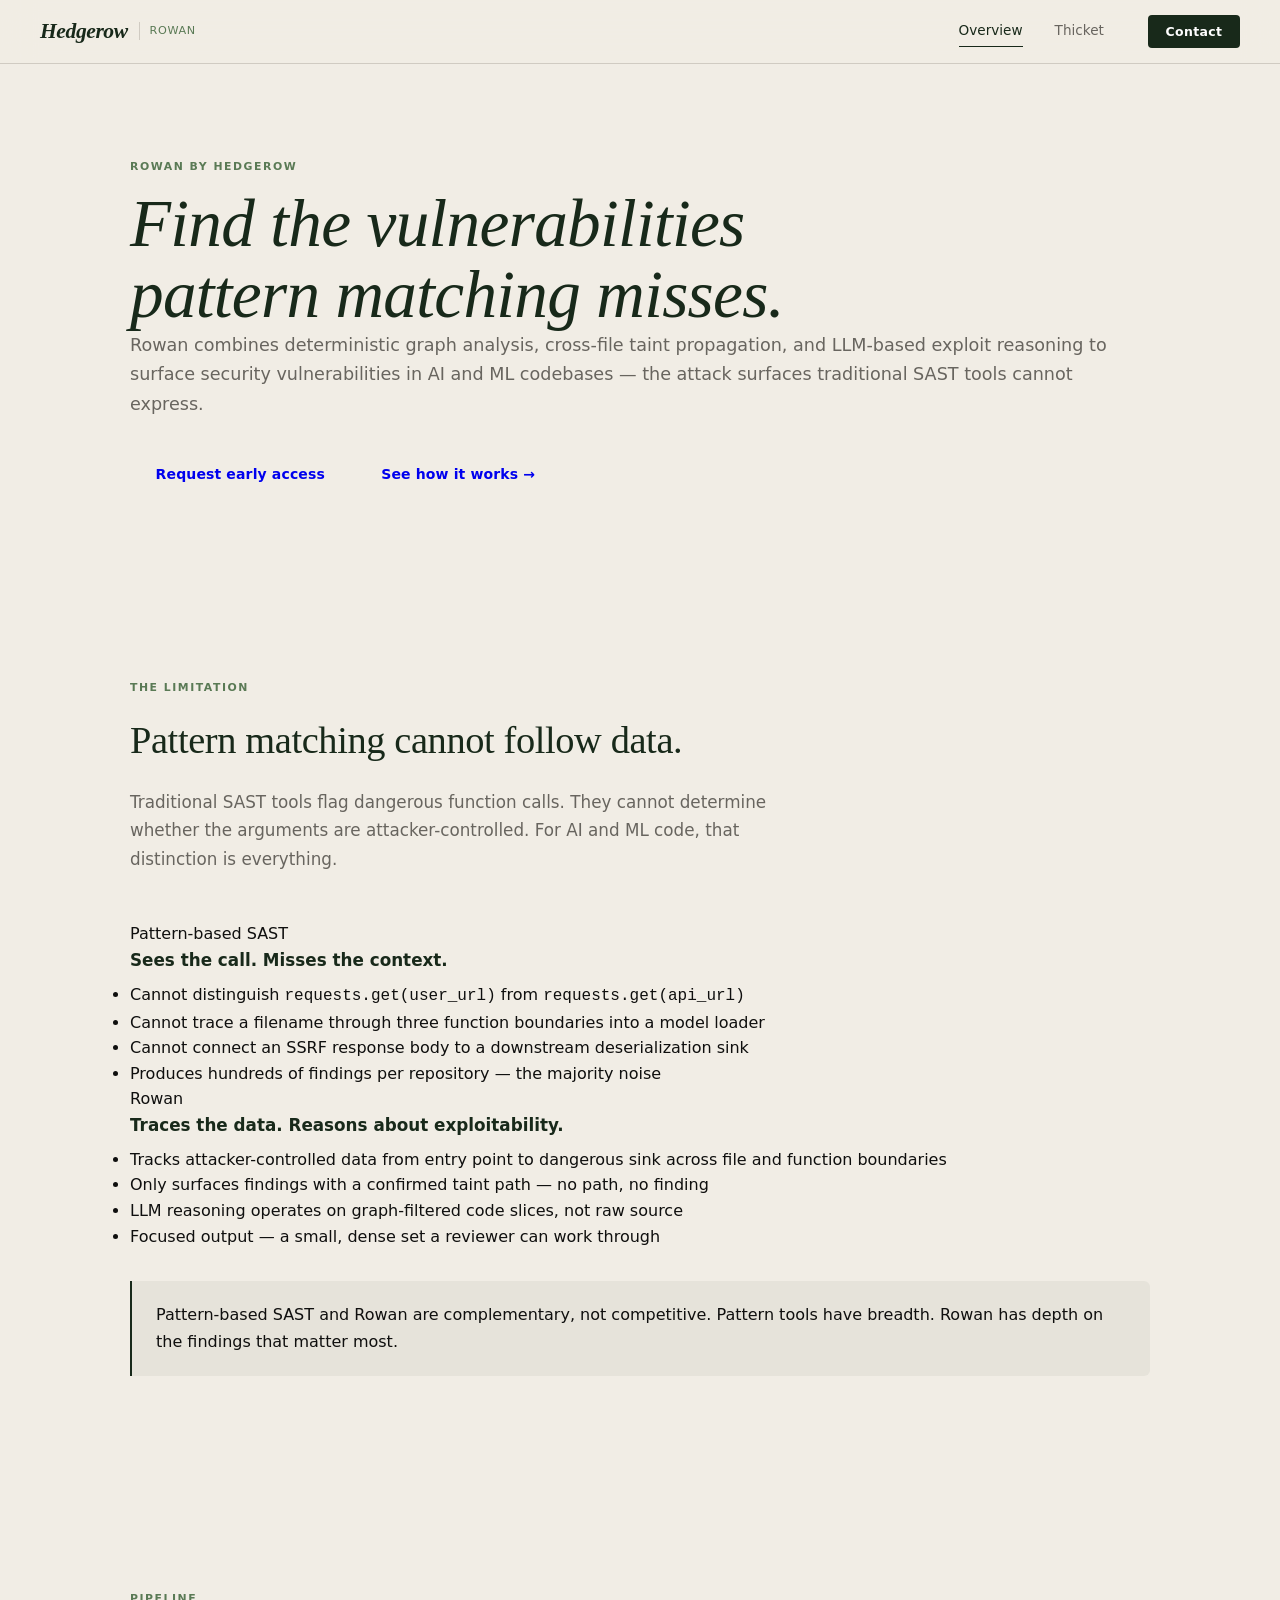
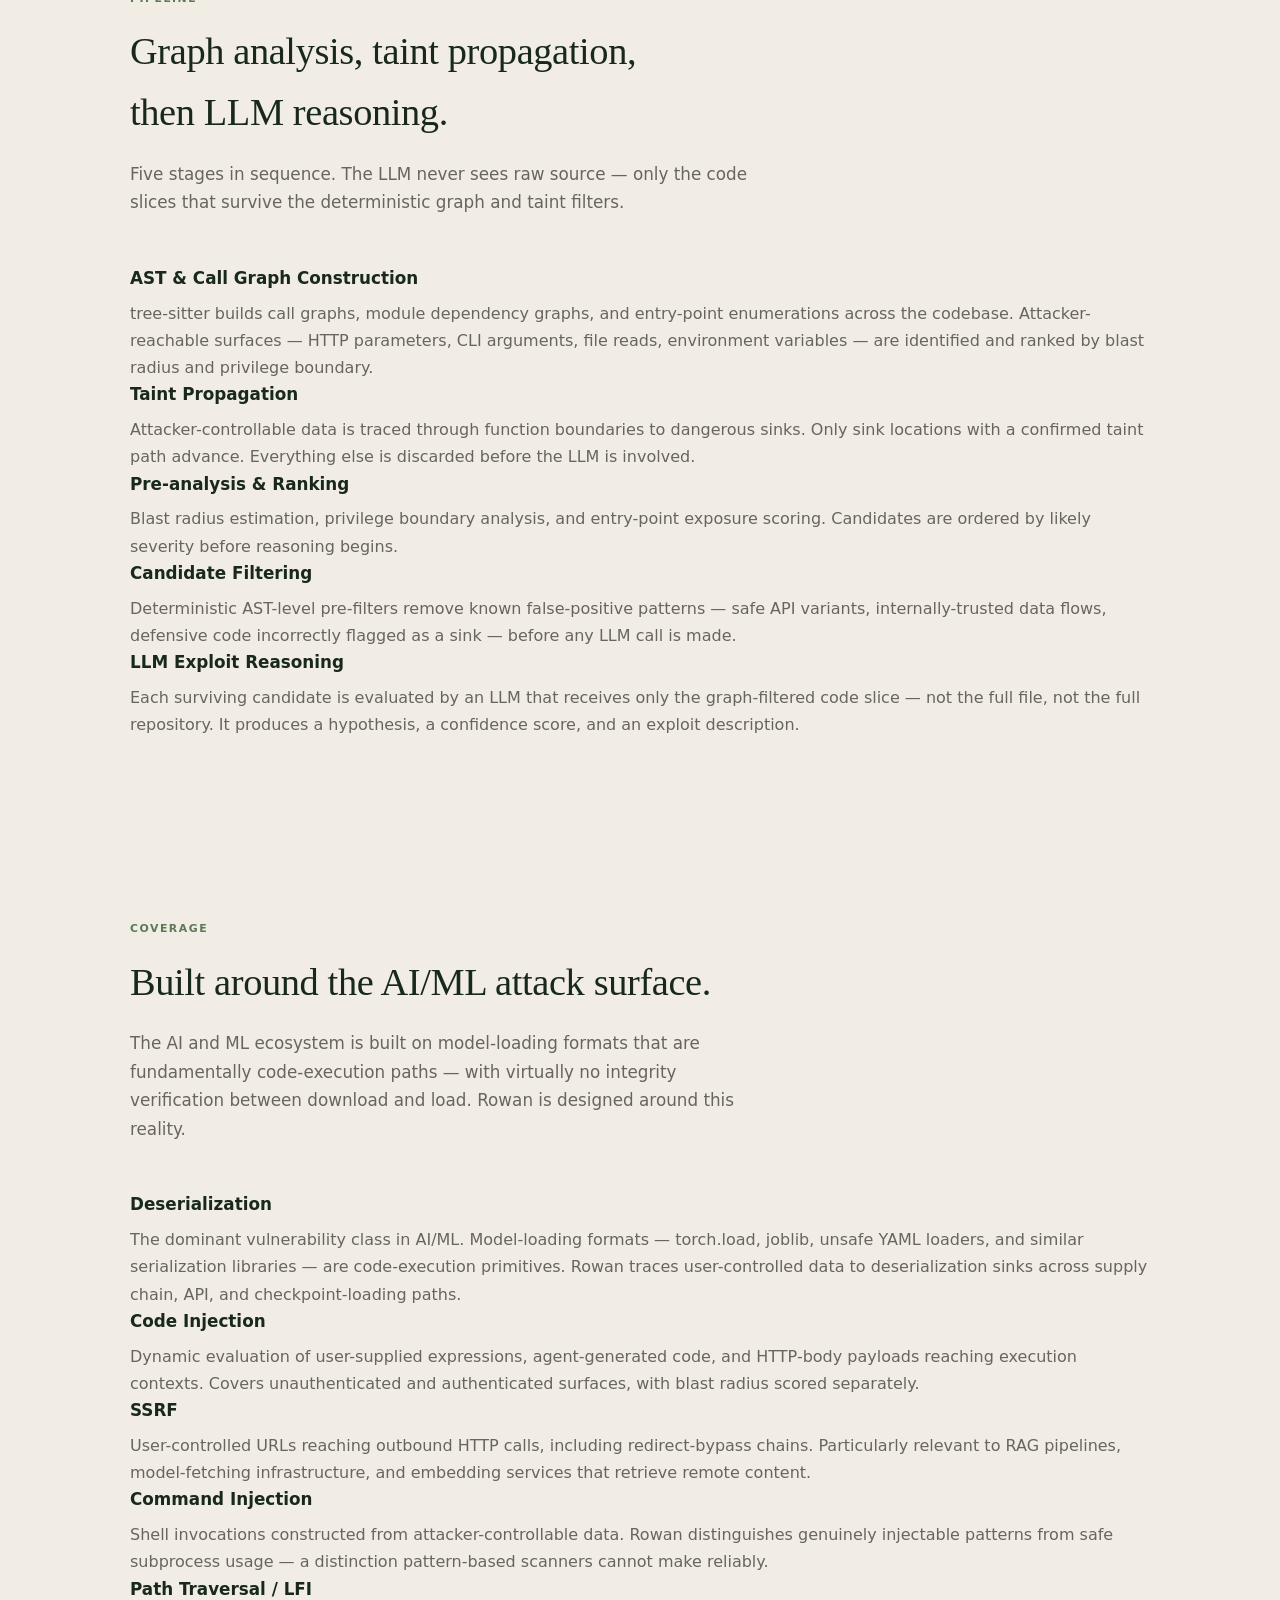
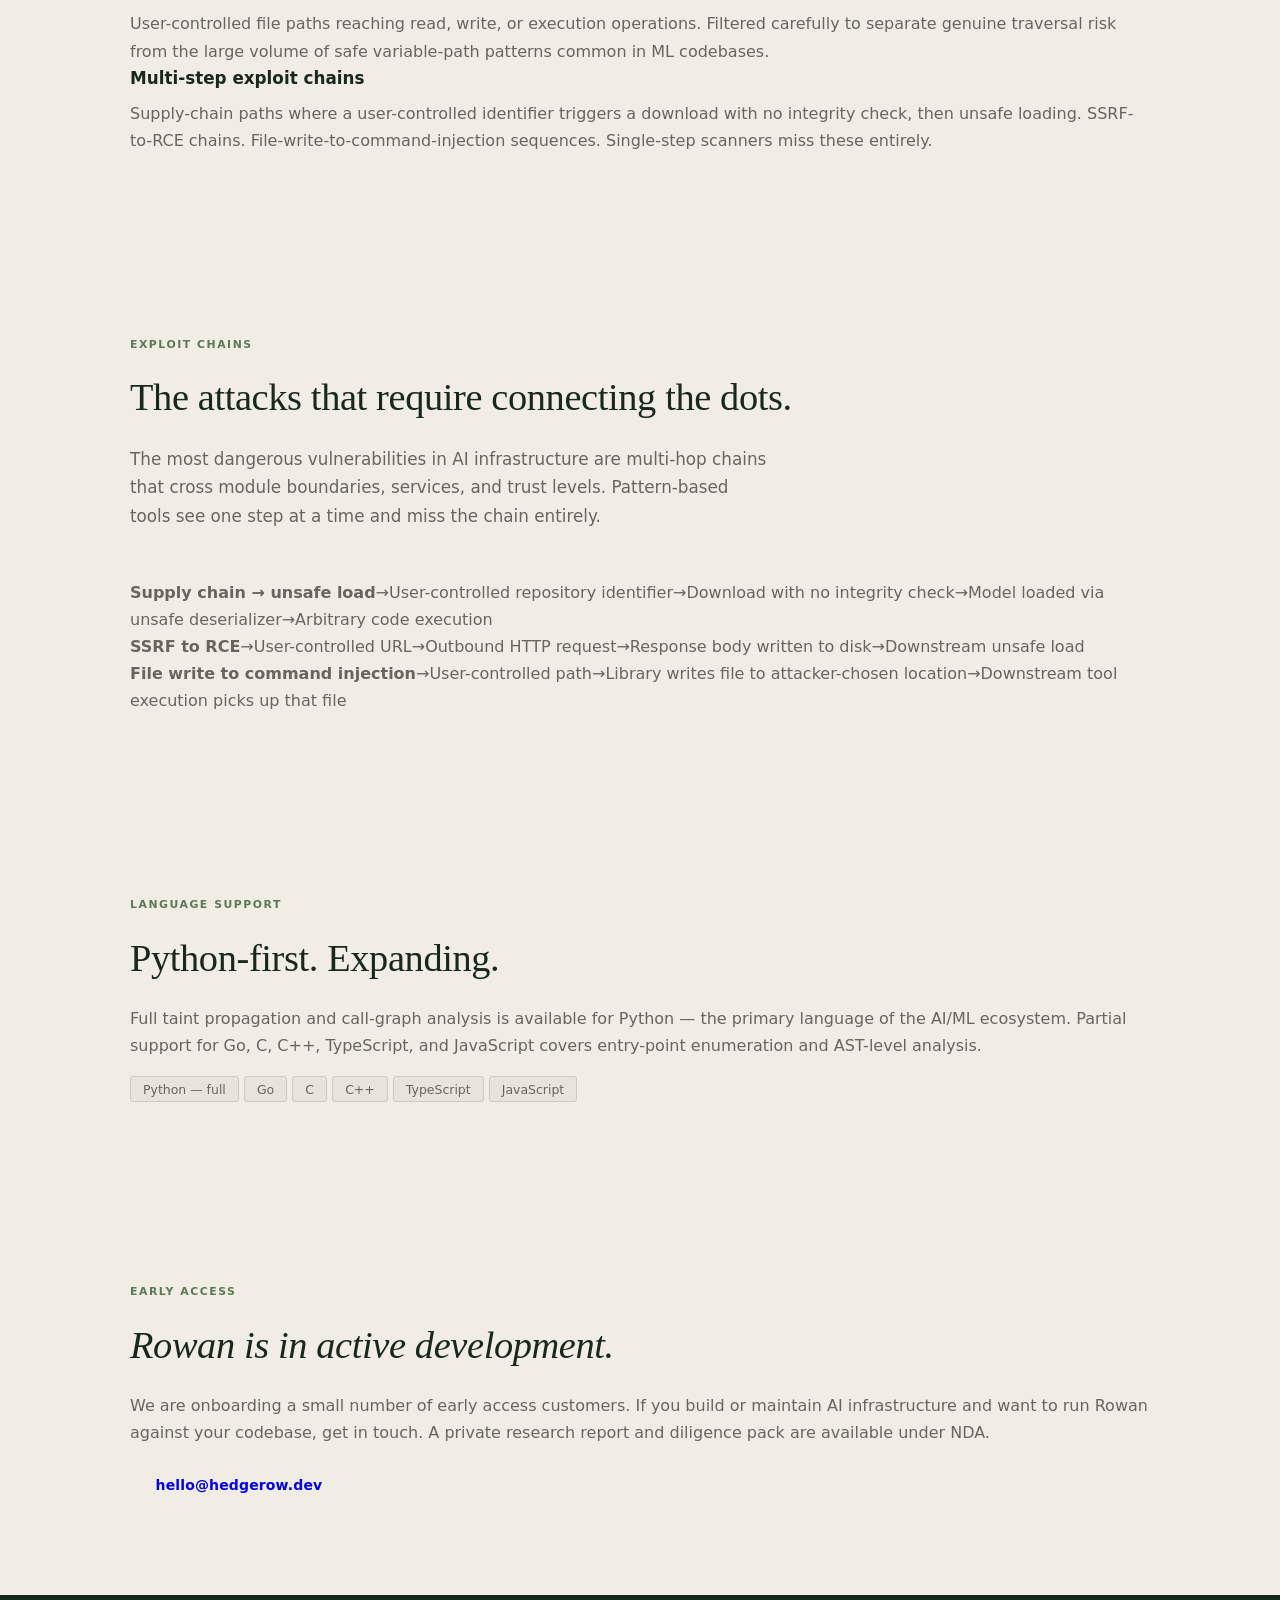
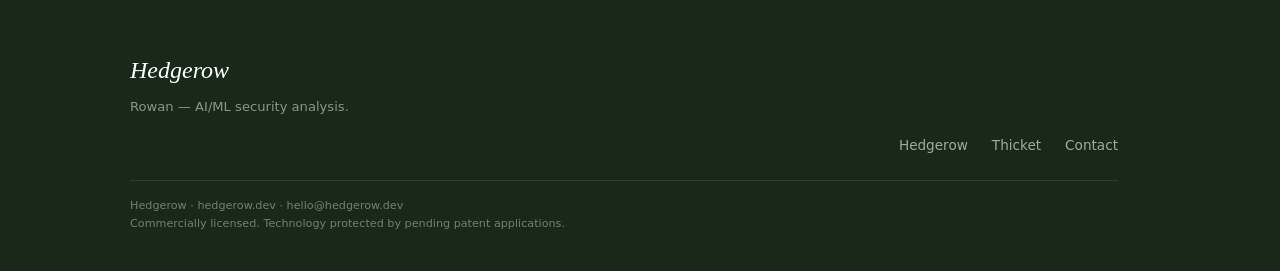
==== rowan/index.html @ c0ce64a5 "feat(rowan): rewrite product page with full capability content Built from the research report contex" ====
<!DOCTYPE html>
<html lang="en">
<head>
<meta charset="UTF-8">
<meta name="viewport" content="width=device-width,initial-scale=1">
<meta http-equiv="Content-Security-Policy" content="default-src 'self'; style-src 'self' https://fonts.googleapis.com; font-src 'self' https://fonts.gstatic.com; script-src 'self'; img-src 'self' data:; connect-src 'none'; frame-ancestors 'none'; base-uri 'self'; form-action 'none'; upgrade-insecure-requests">
<meta http-equiv="X-Content-Type-Options" content="nosniff">
<meta name="referrer" content="strict-origin-when-cross-origin">
<title>Rowan — AI/ML Security Analysis by Hedgerow</title>
<link rel="preconnect" href="https://fonts.googleapis.com">
<link rel="preconnect" href="https://fonts.gstatic.com" crossorigin>
<link href="https://fonts.googleapis.com/css2?family=Cormorant+Garamond:ital,wght@0,400;0,600;1,300;1,400;1,600&family=Inter:wght@300;400;500;600;700&display=swap" rel="stylesheet">
<link rel="stylesheet" href="../hedgerow.css">
<style>
.rowan-hero {
  background:var(--navy);
  padding:8rem 0 7rem;
}
.rowan-hero h1 { color:#fff }
.rowan-hero .hero-sub {
  font-family:'Inter',sans-serif; font-style:normal;
  color:rgba(255,255,255,.62); font-size:1.1rem;
  max-width:560px; margin-bottom:2.5rem; line-height:1.7;
}
.rowan-hero .section-label { color:rgba(255,255,255,.4) }

.pipeline-steps {
  counter-reset:step;
  display:flex; flex-direction:column; gap:0;
  margin-top:2.5rem;
}
.pipeline-step {
  display:grid;
  grid-template-columns:3rem 1fr;
  gap:0 1.5rem;
  position:relative;
}
.pipeline-step::before {
  counter-increment:step;
  content:counter(step);
  display:flex; align-items:center; justify-content:center;
  width:2.25rem; height:2.25rem;
  border-radius:2px;
  background:var(--navy); color:#fff;
  font-size:.75rem; font-weight:700;
  flex-shrink:0; align-self:flex-start;
  margin-top:1.6rem;
  position:relative; z-index:1;
}
.pipeline-step::after {
  content:'';
  position:absolute;
  left:1.1rem; top:3.8rem; bottom:0;
  width:1px; background:var(--border);
}
.pipeline-step:last-child::after { display:none }
.step-body {
  background:var(--card); border:1px solid var(--border);
  border-radius:6px; padding:1.4rem 1.5rem;
  margin-bottom:1rem;
}
.step-body h3 { font-size:.95rem; margin-bottom:.35rem }
.step-body p  { font-size:.875rem; margin:0; line-height:1.65 }

.class-grid {
  display:grid;
  grid-template-columns:repeat(auto-fit,minmax(260px,1fr));
  gap:1.25rem; margin-top:2rem;
}
.class-card {
  background:var(--card); border:1px solid var(--border);
  border-radius:6px; padding:1.5rem;
}
.class-card h3 { font-size:.95rem; margin-bottom:.35rem }
.class-card p  { font-size:.875rem; margin:0 }

.vs-block {
  display:grid;
  grid-template-columns:1fr 1fr;
  gap:1.25rem; margin-top:2rem;
}
.vs-col { border-radius:6px; padding:1.75rem }
.vs-col.theirs { background:var(--surface); border:1px solid var(--border) }
.vs-col.ours   { background:var(--navy); color:#fff }
.vs-col.ours h3 { color:#fff }
.vs-col.ours p  { color:rgba(255,255,255,.6) }
.vs-col.ours li { color:rgba(255,255,255,.6) }
.vs-col.theirs h3 { color:var(--navy) }
.vs-col ul { padding-left:1.1rem; margin-top:.75rem }
.vs-col ul li { font-size:.875rem; margin-bottom:.4rem; line-height:1.6 }
.vs-label {
  font-size:.63rem; font-weight:700; letter-spacing:.1em; text-transform:uppercase;
  margin-bottom:.875rem; display:block;
}
.vs-col.theirs .vs-label { color:var(--faint) }
.vs-col.ours   .vs-label { color:rgba(255,255,255,.35) }

.chain-list { margin-top:1.5rem; display:flex; flex-direction:column; gap:.875rem }
.chain-item {
  background:var(--card); border:1px solid var(--border);
  border-radius:6px; padding:1.25rem 1.5rem;
}
.chain-item p { font-size:.875rem; margin:0 }
.chain-arrow {
  font-size:.7rem; font-weight:600; letter-spacing:.04em;
  color:var(--sage); margin:0 .4rem;
}

.lang-row { display:flex; flex-wrap:wrap; gap:.5rem; margin-top:1.25rem }

@media(max-width:640px){
  .vs-block { grid-template-columns:1fr }
}
</style>
</head>
<body>

<!-- ── Nav ── -->
<nav>
  <a class="nav-logo" href="../index.html">
    <span class="logo-word">Hedgerow</span>
    <span class="logo-tag">Rowan</span>
  </a>
  <div class="nav-links">
    <a href="index.html" class="active">Overview</a>
    <a href="../thicket/index.html">Thicket</a>
    <a href="mailto:hello@hedgerow.dev" class="nav-cta">Contact</a>
  </div>
  <button class="nav-hamburger" id="navToggle" aria-label="Toggle menu" aria-expanded="false"><span></span><span></span><span></span></button>
</nav>
<div class="nav-drawer" id="navDrawer">
  <a href="index.html">Overview</a>
  <a href="../thicket/index.html">Thicket</a>
  <a href="mailto:hello@hedgerow.dev" class="nav-drawer-cta">Contact →</a>
</div>

<!-- ── Hero ── -->
<section class="rowan-hero">
  <div class="wrap">
    <div class="section-label">Rowan by Hedgerow</div>
    <h1>Find the vulnerabilities<br>pattern matching misses.</h1>
    <p class="hero-sub">Rowan combines deterministic graph analysis, cross-file taint propagation, and LLM-based exploit reasoning to surface security vulnerabilities in AI and ML codebases — the attack surfaces traditional SAST tools cannot express.</p>
    <div style="display:flex;gap:1rem;flex-wrap:wrap">
      <a href="mailto:hello@hedgerow.dev" class="btn" style="background:#fff;color:var(--navy)">Request early access</a>
      <a href="#how-it-works" class="btn" style="background:transparent;color:rgba(255,255,255,.7);border:1.5px solid rgba(255,255,255,.25)">See how it works →</a>
    </div>
  </div>
</section>

<!-- ── The problem with pattern-based SAST ── -->
<section style="background:var(--bg)">
  <div class="wrap">
    <div class="section-label">The limitation</div>
    <h2>Pattern matching cannot follow data.</h2>
    <p class="section-intro">Traditional SAST tools flag dangerous function calls. They cannot determine whether the arguments are attacker-controlled. For AI and ML code, that distinction is everything.</p>

    <div class="vs-block">
      <div class="vs-col theirs">
        <span class="vs-label">Pattern-based SAST</span>
        <h3>Sees the call. Misses the context.</h3>
        <ul>
          <li>Cannot distinguish <code>requests.get(user_url)</code> from <code>requests.get(api_url)</code></li>
          <li>Cannot trace a filename through three function boundaries into a model loader</li>
          <li>Cannot connect an SSRF response body to a downstream deserialization sink</li>
          <li>Produces hundreds of findings per repository — the majority noise</li>
        </ul>
      </div>
      <div class="vs-col ours">
        <span class="vs-label">Rowan</span>
        <h3>Traces the data. Reasons about exploitability.</h3>
        <ul>
          <li>Tracks attacker-controlled data from entry point to dangerous sink across file and function boundaries</li>
          <li>Only surfaces findings with a confirmed taint path — no path, no finding</li>
          <li>LLM reasoning operates on graph-filtered code slices, not raw source</li>
          <li>Focused output — a small, dense set a reviewer can work through</li>
        </ul>
      </div>
    </div>

    <div class="callout" style="margin-top:2rem">
      <p>Pattern-based SAST and Rowan are complementary, not competitive. Pattern tools have breadth. Rowan has depth on the findings that matter most.</p>
    </div>
  </div>
</section>

<!-- ── How it works ── -->
<section style="background:var(--surface)" id="how-it-works">
  <div class="wrap">
    <div class="section-label">Pipeline</div>
    <h2>Graph analysis, taint propagation,<br>then LLM reasoning.</h2>
    <p class="section-intro">Five stages in sequence. The LLM never sees raw source — only the code slices that survive the deterministic graph and taint filters.</p>

    <div class="pipeline-steps">
      <div class="pipeline-step">
        <div class="step-body">
          <h3>AST &amp; Call Graph Construction</h3>
          <p>tree-sitter builds call graphs, module dependency graphs, and entry-point enumerations across the codebase. Attacker-reachable surfaces — HTTP parameters, CLI arguments, file reads, environment variables — are identified and ranked by blast radius and privilege boundary.</p>
        </div>
      </div>
      <div class="pipeline-step">
        <div class="step-body">
          <h3>Taint Propagation</h3>
          <p>Attacker-controllable data is traced through function boundaries to dangerous sinks. Only sink locations with a confirmed taint path advance. Everything else is discarded before the LLM is involved.</p>
        </div>
      </div>
      <div class="pipeline-step">
        <div class="step-body">
          <h3>Pre-analysis &amp; Ranking</h3>
          <p>Blast radius estimation, privilege boundary analysis, and entry-point exposure scoring. Candidates are ordered by likely severity before reasoning begins.</p>
        </div>
      </div>
      <div class="pipeline-step">
        <div class="step-body">
          <h3>Candidate Filtering</h3>
          <p>Deterministic AST-level pre-filters remove known false-positive patterns — safe API variants, internally-trusted data flows, defensive code incorrectly flagged as a sink — before any LLM call is made.</p>
        </div>
      </div>
      <div class="pipeline-step">
        <div class="step-body">
          <h3>LLM Exploit Reasoning</h3>
          <p>Each surviving candidate is evaluated by an LLM that receives only the graph-filtered code slice — not the full file, not the full repository. It produces a hypothesis, a confidence score, and an exploit description.</p>
        </div>
      </div>
    </div>
  </div>
</section>

<!-- ── Vulnerability classes ── -->
<section style="background:var(--bg)">
  <div class="wrap">
    <div class="section-label">Coverage</div>
    <h2>Built around the AI/ML attack surface.</h2>
    <p class="section-intro">The AI and ML ecosystem is built on model-loading formats that are fundamentally code-execution paths — with virtually no integrity verification between download and load. Rowan is designed around this reality.</p>

    <div class="class-grid">
      <div class="class-card">
        <h3>Deserialization</h3>
        <p>The dominant vulnerability class in AI/ML. Model-loading formats — torch.load, joblib, unsafe YAML loaders, and similar serialization libraries — are code-execution primitives. Rowan traces user-controlled data to deserialization sinks across supply chain, API, and checkpoint-loading paths.</p>
      </div>
      <div class="class-card">
        <h3>Code Injection</h3>
        <p>Dynamic evaluation of user-supplied expressions, agent-generated code, and HTTP-body payloads reaching execution contexts. Covers unauthenticated and authenticated surfaces, with blast radius scored separately.</p>
      </div>
      <div class="class-card">
        <h3>SSRF</h3>
        <p>User-controlled URLs reaching outbound HTTP calls, including redirect-bypass chains. Particularly relevant to RAG pipelines, model-fetching infrastructure, and embedding services that retrieve remote content.</p>
      </div>
      <div class="class-card">
        <h3>Command Injection</h3>
        <p>Shell invocations constructed from attacker-controllable data. Rowan distinguishes genuinely injectable patterns from safe subprocess usage — a distinction pattern-based scanners cannot make reliably.</p>
      </div>
      <div class="class-card">
        <h3>Path Traversal / LFI</h3>
        <p>User-controlled file paths reaching read, write, or execution operations. Filtered carefully to separate genuine traversal risk from the large volume of safe variable-path patterns common in ML codebases.</p>
      </div>
      <div class="class-card">
        <h3>Multi-step exploit chains</h3>
        <p>Supply-chain paths where a user-controlled identifier triggers a download with no integrity check, then unsafe loading. SSRF-to-RCE chains. File-write-to-command-injection sequences. Single-step scanners miss these entirely.</p>
      </div>
    </div>
  </div>
</section>

<!-- ── Multi-step chains ── -->
<section style="background:var(--surface)">
  <div class="wrap">
    <div class="section-label">Exploit chains</div>
    <h2>The attacks that require connecting the dots.</h2>
    <p class="section-intro">The most dangerous vulnerabilities in AI infrastructure are multi-hop chains that cross module boundaries, services, and trust levels. Pattern-based tools see one step at a time and miss the chain entirely.</p>

    <div class="chain-list">
      <div class="chain-item">
        <p><strong>Supply chain → unsafe load</strong><span class="chain-arrow">→</span>User-controlled repository identifier<span class="chain-arrow">→</span>Download with no integrity check<span class="chain-arrow">→</span>Model loaded via unsafe deserializer<span class="chain-arrow">→</span>Arbitrary code execution</p>
      </div>
      <div class="chain-item">
        <p><strong>SSRF to RCE</strong><span class="chain-arrow">→</span>User-controlled URL<span class="chain-arrow">→</span>Outbound HTTP request<span class="chain-arrow">→</span>Response body written to disk<span class="chain-arrow">→</span>Downstream unsafe load</p>
      </div>
      <div class="chain-item">
        <p><strong>File write to command injection</strong><span class="chain-arrow">→</span>User-controlled path<span class="chain-arrow">→</span>Library writes file to attacker-chosen location<span class="chain-arrow">→</span>Downstream tool execution picks up that file</p>
      </div>
    </div>
  </div>
</section>

<!-- ── Languages ── -->
<section style="background:var(--bg)">
  <div class="wrap">
    <div class="section-label">Language support</div>
    <h2>Python-first. Expanding.</h2>
    <p style="max-width:560px;color:var(--muted);line-height:1.7">Full taint propagation and call-graph analysis is available for Python — the primary language of the AI/ML ecosystem. Partial support for Go, C, C++, TypeScript, and JavaScript covers entry-point enumeration and AST-level analysis.</p>
    <div class="lang-row">
      <span class="chip" style="font-weight:600;color:var(--navy);border-color:var(--navy)">Python — full</span>
      <span class="chip">Go</span>
      <span class="chip">C</span>
      <span class="chip">C++</span>
      <span class="chip">TypeScript</span>
      <span class="chip">JavaScript</span>
    </div>
  </div>
</section>

<!-- ── Early access ── -->
<section style="background:var(--navy);padding:6rem 0;text-align:center">
  <div class="wrap">
    <div class="section-label" style="color:rgba(255,255,255,.35)">Early access</div>
    <h2 style="color:#fff;font-size:clamp(1.8rem,4vw,3rem)"><em>Rowan is in active development.</em></h2>
    <p style="color:rgba(255,255,255,.6);max-width:500px;margin:1rem auto 2.5rem;font-size:1.05rem;line-height:1.7">We are onboarding a small number of early access customers. If you build or maintain AI infrastructure and want to run Rowan against your codebase, get in touch. A private research report and diligence pack are available under NDA.</p>
    <a href="mailto:hello@hedgerow.dev" class="btn" style="background:#fff;color:var(--navy);font-size:1rem;padding:.875rem 2.25rem">hello@hedgerow.dev</a>
  </div>
</section>

<!-- ── Footer ── -->
<footer>
  <div class="wrap">
    <div>
      <div class="footer-brand">Hedgerow</div>
      <div class="footer-sub">Rowan — AI/ML security analysis.</div>
      <div class="footer-links" style="justify-content:flex-start">
        <a href="../index.html">Hedgerow</a>
        <a href="../thicket/index.html">Thicket</a>
        <a href="mailto:hello@hedgerow.dev">Contact</a>
      </div>
    </div>
    <div></div>
  </div>
  <div class="wrap">
    <div class="footer-patent">
      Hedgerow &middot; hedgerow.dev &middot; hello@hedgerow.dev<br>
      Commercially licensed. Technology protected by pending patent applications.
    </div>
  </div>
</footer>

<script src="../nav.js" defer></script>
</body>
</html>
---- hedgerow.css ----
/* Hedgerow Design System — hedgerow.dev */
/* Fonts loaded via <link> in each HTML page (not @import) so CSP can apply SRI */

:root {
  /* Surfaces — warm parchment */
  --bg:      #F1EDE5;
  --surface: #E8E3DB;
  --card:    #EBE7E0;
  --border:  #D0CBC2;

  /* Text */
  --text:  #0F0F0E;
  --muted: #68655F;
  --faint: #ABA8A2;

  /* Brand palette — deep forest */
  --navy:       #18291A;
  --navy-mid:   #213B23;
  --navy-light: #2A4D2C;
  --sage:       #5A7A55;

  /* Semantic */
  --red:   #A84030;
  --green: #2E6830;
  --amber: #7A5C1E;
}

*,*::before,*::after { box-sizing:border-box; margin:0; padding:0 }

html { font-size:16px; scroll-behavior:smooth }
body {
  font-family:'Inter', system-ui, sans-serif;
  background:var(--bg);
  color:var(--text);
  line-height:1.6;
  -webkit-font-smoothing:antialiased;
}

/* ── Typography ── */
h1 {
  font-family:'Cormorant Garamond', Georgia, serif;
  font-size:clamp(2.6rem,6vw,4.2rem);
  font-weight:400;
  font-style:italic;
  letter-spacing:-.01em;
  line-height:1.05;
  color:var(--navy);
}
h2 {
  font-family:'Cormorant Garamond', Georgia, serif;
  font-size:clamp(1.6rem,3.5vw,2.4rem);
  font-weight:400;
  letter-spacing:-.01em;
  color:var(--navy);
  margin-bottom:1rem;
}
h3 { font-size:1.05rem; font-weight:600; color:var(--navy); margin-bottom:.5rem }
p { color:var(--muted); line-height:1.7; margin-bottom:1rem }
p:last-child { margin-bottom:0 }

.display {
  font-family:'Cormorant Garamond', Georgia, serif;
  font-style:italic;
  font-weight:300;
}

.section-label {
  display:inline-block;
  font-size:.68rem; font-weight:600; letter-spacing:.14em; text-transform:uppercase;
  color:var(--sage); margin-bottom:.875rem;
}
.section-intro {
  font-size:1.05rem; color:var(--muted);
  max-width:640px; margin-bottom:3rem; line-height:1.7;
}

/* ── Layout ── */
.wrap { max-width:1100px; margin:0 auto; padding:0 2.5rem }
section { padding:5.5rem 0 }

/* ── Nav ── */
nav {
  position:sticky; top:0; z-index:100;
  background:rgba(241,237,229,0.93);
  backdrop-filter:blur(16px);
  border-bottom:1px solid var(--border);
  padding:0 2.5rem;
  display:flex; align-items:center; gap:2rem;
  height:4rem;
}
.nav-logo {
  display:inline-flex; align-items:center; gap:.6rem;
  font-weight:600; font-size:1rem;
  color:var(--navy); text-decoration:none;
  letter-spacing:-.01em; margin-right:auto;
  white-space:nowrap; flex-shrink:0;
}
.nav-logo .logo-word {
  font-family:'Cormorant Garamond', Georgia, serif;
  font-size:1.35rem; font-weight:600; font-style:italic;
  color:var(--navy); letter-spacing:-.02em;
}
.nav-logo .logo-tag {
  font-size:.7rem; font-weight:500; color:var(--sage);
  letter-spacing:.06em; text-transform:uppercase;
  border-left:1px solid var(--border); padding-left:.6rem; margin-left:.1rem;
}
.nav-links { display:flex; align-items:center; gap:2rem }
nav a {
  font-size:.85rem; font-weight:500;
  color:var(--muted); text-decoration:none;
  padding:.25rem 0; border-bottom:1.5px solid transparent;
  transition:color .15s, border-color .15s;
}
nav a:hover, nav a.active { color:var(--navy); border-bottom-color:var(--navy) }
.nav-cta {
  margin-left:.75rem;
  background:var(--navy); color:#fff !important;
  padding:.4rem 1.1rem !important; border-radius:4px;
  border-bottom:none !important;
  font-size:.78rem !important; font-weight:600 !important;
  letter-spacing:.03em;
}
.nav-cta:hover { background:var(--navy-mid) !important; color:#fff !important }

/* ── Buttons ── */
.btn {
  display:inline-flex; align-items:center; gap:.45rem;
  padding:.7rem 1.6rem; border-radius:4px;
  font-size:.875rem; font-weight:600; letter-spacing:.01em;
  text-decoration:none; border:none; cursor:pointer;
  transition:opacity .15s, transform .1s;
}
.btn:hover { opacity:.85; transform:translateY(-1px) }
.btn-primary  { background:var(--navy); color:#fff }
.btn-outline  { background:transparent; color:var(--navy); border:1.5px solid var(--navy) }
.btn-sage     { background:var(--sage); color:#fff }

/* ── Cards ── */
.card {
  background:var(--card);
  border:1px solid var(--border);
  border-radius:6px; padding:1.75rem;
}
.card-grid {
  display:grid;
  grid-template-columns:repeat(auto-fit, minmax(280px,1fr));
  gap:1.25rem;
}
.card-grid-2 {
  display:grid;
  grid-template-columns:repeat(auto-fit, minmax(340px,1fr));
  gap:1.25rem;
}

/* ── Callout ── */
.callout {
  border-left:2px solid var(--navy);
  background:rgba(24,41,26,.05);
  padding:1.25rem 1.5rem; border-radius:0 6px 6px 0;
  margin:2rem 0;
}
.callout p { color:var(--text); font-weight:500; font-size:1rem; margin:0 }
.callout.red   { border-left-color:var(--red);   background:rgba(168,64,48,.06) }
.callout.green { border-left-color:var(--green); background:rgba(46,104,48,.06) }

/* ── Tables ── */
.tbl-wrap {
  overflow-x:auto; margin:2rem 0;
  -webkit-overflow-scrolling:touch;
  position:relative;
}
table { width:100%; border-collapse:collapse; font-size:.875rem }
th {
  background:var(--navy); color:#fff;
  padding:.75rem 1.1rem; text-align:left; font-weight:600;
  font-size:.78rem; letter-spacing:.04em; text-transform:uppercase;
}
th:first-child { border-radius:4px 0 0 0 }
th:last-child  { border-radius:0 4px 0 0 }
td { padding:.75rem 1.1rem; border-bottom:1px solid var(--border); color:var(--muted) }
tr:last-child td { border-bottom:none }
tr:nth-child(even) td { background:rgba(0,0,0,.018) }
td:first-child { color:var(--text); font-weight:500 }
.t-good { color:var(--green); font-weight:600 }
.t-bad  { color:var(--red);   font-weight:600 }
.t-dim  { color:var(--faint) }

/* ── Badge ── */
.badge {
  display:inline-flex; align-items:center; gap:.4rem;
  font-size:.68rem; font-weight:700; letter-spacing:.07em; text-transform:uppercase;
  padding:.28rem .75rem; border-radius:3px;
  background:var(--navy); color:#fff;
}
.badge-outline { background:transparent; color:var(--navy); border:1.5px solid var(--navy) }

/* ── Code block ── */
.code-block {
  background:#111210; color:#E6E2DA;
  font-family:'SF Mono','Fira Code','Cascadia Code', monospace;
  font-size:.875rem; padding:1.5rem 1.75rem;
  border-radius:6px; line-height:1.65;
  display:inline-block;
}
.code-block .cmd  { color:#88C98A }
.code-block .flag { color:#F4C96A }

/* ── Layer num ── */
.layer-num {
  display:inline-flex; align-items:center; justify-content:center;
  width:2rem; height:2rem; border-radius:2px;
  background:var(--navy); color:#fff;
  font-size:.75rem; font-weight:700;
  flex-shrink:0;
}
.layer-card {
  display:flex; gap:1.25rem;
  background:var(--card); border:1px solid var(--border);
  border-radius:6px; padding:1.75rem;
}
.layer-card-body { flex:1 }
.layer-tag {
  display:inline-block;
  font-size:.63rem; font-weight:700; letter-spacing:.08em; text-transform:uppercase;
  padding:.2rem .6rem; border-radius:3px;
  background:var(--navy); color:#fff; margin-bottom:.5rem;
}
.layer-tag.k8s { background:var(--amber); color:#fff }

/* ── Hero ── */
.hero {
  padding:7rem 0 6rem;
  background:var(--bg);
}
.hero-inner {
  display:grid;
  grid-template-columns:1fr 1fr;
  gap:5rem; align-items:center;
}
.hero-badge {
  display:flex; align-items:center; gap:.75rem;
  margin-bottom:1.75rem;
}
.hero h1 { margin-bottom:1.25rem }
.hero-sub { font-size:1.1rem; color:var(--muted); line-height:1.7; margin-bottom:2rem }
.hero-actions { display:flex; gap:1rem; flex-wrap:wrap }
.hero-snippet {
  background:#111210;
  border-radius:6px; padding:2.25rem;
  box-shadow:0 32px 64px rgba(18,41,20,.18), 0 4px 16px rgba(18,41,20,.1);
}

/* ── Stat row ── */
.stat-row {
  display:grid;
  grid-template-columns:repeat(auto-fit, minmax(160px,1fr));
  gap:1rem; margin-top:2rem;
}
.stat {
  text-align:center;
  background:var(--card); border:1px solid var(--border);
  border-radius:6px; padding:1.5rem 1.25rem;
}
.stat-num {
  font-family:'Cormorant Garamond', Georgia, serif;
  font-size:2.8rem; font-weight:400;
  color:var(--navy); letter-spacing:-.02em;
  display:block; line-height:1;
}
.stat-label { font-size:.78rem; color:var(--muted); margin-top:.4rem }

/* ── Integration chips ── */
.chip-group { display:flex; flex-wrap:wrap; gap:.5rem; margin-top:.75rem }
.chip {
  background:var(--surface); border:1px solid var(--border);
  border-radius:3px; padding:.3rem .75rem;
  font-size:.78rem; color:var(--muted); font-weight:500;
}

/* ── FAQ ── */
.faq-item { border-bottom:1px solid var(--border); padding:1.5rem 0 }
.faq-item:last-child { border-bottom:none }
.faq-q { font-weight:600; color:var(--navy); margin-bottom:.5rem; font-size:.95rem }
.faq-a { color:var(--muted); font-size:.9rem }

/* ── Divider ── */
.divider { border:none; border-top:1px solid var(--border); margin:0 }

/* ── Page header ── */
.page-header {
  background:var(--navy);
  padding:5rem 0 4rem;
}
.page-header h1 { color:#fff; font-size:clamp(2rem,4.5vw,3rem) }
.page-header .page-sub {
  font-family:'Inter', sans-serif; font-style:normal;
  color:rgba(255,255,255,.6); font-size:1rem;
  margin-top:.875rem; max-width:600px;
}

/* ── Capability cards ── */
.cap-grid {
  display:grid;
  grid-template-columns:repeat(auto-fit, minmax(300px,1fr));
  gap:1.25rem;
}
.cap-card {
  background:var(--card); border:1px solid var(--border);
  border-radius:6px; padding:1.75rem;
  display:flex; flex-direction:column; gap:.5rem;
}
.cap-icon { font-size:1.35rem; margin-bottom:.25rem }
.cap-card h3 { margin-bottom:.25rem }
.cap-card p  { font-size:.9rem; margin:0 }

/* ── Attack result rows ── */
.attack-result {
  display:flex; align-items:center; justify-content:space-between;
  padding:.875rem 1.25rem; border-radius:4px;
  border:1px solid var(--border); margin-bottom:.5rem;
  background:var(--bg);
}
.attack-result:last-child { margin-bottom:0 }
.attack-name { font-weight:500; font-size:.9rem; color:var(--text) }
.result-pair { display:flex; gap:.75rem; flex-shrink:0 }
.result-badge {
  font-size:.7rem; font-weight:700; padding:.25rem .65rem; border-radius:3px;
  display:inline-flex; align-items:center; gap:.3rem; white-space:nowrap;
}
.rb-fail { background:#FAF0EE; color:var(--red);   border:1px solid rgba(168,64,48,.25) }
.rb-pass { background:#EEF4EE; color:var(--green); border:1px solid rgba(46,104,48,.25) }

/* ── Footer ── */
footer {
  background:var(--navy); color:rgba(255,255,255,.65);
  padding:3.5rem 0 2.5rem; font-size:.85rem;
}
footer .wrap { display:grid; grid-template-columns:1fr auto; gap:2rem; align-items:start }
.footer-brand {
  font-family:'Cormorant Garamond', Georgia, serif;
  font-style:italic; font-size:1.5rem; font-weight:400;
  color:#fff; margin-bottom:.4rem;
}
.footer-sub { color:rgba(255,255,255,.5); font-size:.82rem; margin-bottom:1.1rem }
.footer-links { display:flex; gap:1.5rem; flex-wrap:wrap; justify-content:flex-end }
footer a { color:rgba(255,255,255,.6); text-decoration:none }
footer a:hover { color:#fff }
.footer-patent {
  font-size:.7rem; color:rgba(255,255,255,.4);
  margin-top:1.5rem; border-top:1px solid rgba(255,255,255,.1);
  padding-top:1rem;
}

/* ── Hamburger ── */
.nav-hamburger {
  display:none; flex-direction:column; justify-content:center;
  gap:5px; background:none; border:none; cursor:pointer;
  padding:6px 4px; margin-left:auto; flex-shrink:0;
}
.nav-hamburger span {
  display:block; width:22px; height:1.5px;
  background:var(--navy); border-radius:1px;
  transition:transform .22s ease, opacity .18s;
}
.nav-hamburger.open span:nth-child(1) { transform:rotate(45deg) translate(4.5px,4.5px) }
.nav-hamburger.open span:nth-child(2) { opacity:0 }
.nav-hamburger.open span:nth-child(3) { transform:rotate(-45deg) translate(4.5px,-4.5px) }

/* ── Mobile drawer ── */
.nav-drawer {
  display:none; position:fixed; top:4rem; left:0; right:0;
  background:rgba(241,237,229,.97);
  backdrop-filter:blur(18px); -webkit-backdrop-filter:blur(18px);
  border-bottom:1px solid var(--border);
  z-index:99; flex-direction:column;
  padding:.5rem 1.75rem 1.5rem;
}
.nav-drawer.open { display:flex }
.nav-drawer a {
  padding:.9rem 0; border-bottom:1px solid var(--border);
  font-size:1rem; font-weight:500;
  color:var(--muted); text-decoration:none; transition:color .15s;
}
.nav-drawer a:hover { color:var(--navy) }
.nav-drawer a:last-child { border-bottom:none }
.nav-drawer .nav-drawer-cta { color:var(--navy); font-weight:700; margin-top:.25rem; border-bottom:none }

/* ── Responsive ── */
@media(max-width:768px) {
  nav { gap:1rem; padding:0 1.25rem }
  .nav-links { display:none }
  .nav-hamburger { display:flex }
  .tbl-wrap::after {
    content:''; position:sticky; right:0; top:0;
    display:block; width:48px; height:100%; margin-top:-100%;
    background:linear-gradient(to right, transparent, var(--surface) 90%);
    pointer-events:none; float:right;
  }
  .hero-inner { grid-template-columns:1fr }
  .hero-snippet { display:none }
  section { padding:3.5rem 0 }
  .wrap { padding:0 1.25rem }
  footer .wrap { grid-template-columns:1fr }
  .footer-links { justify-content:flex-start }
}
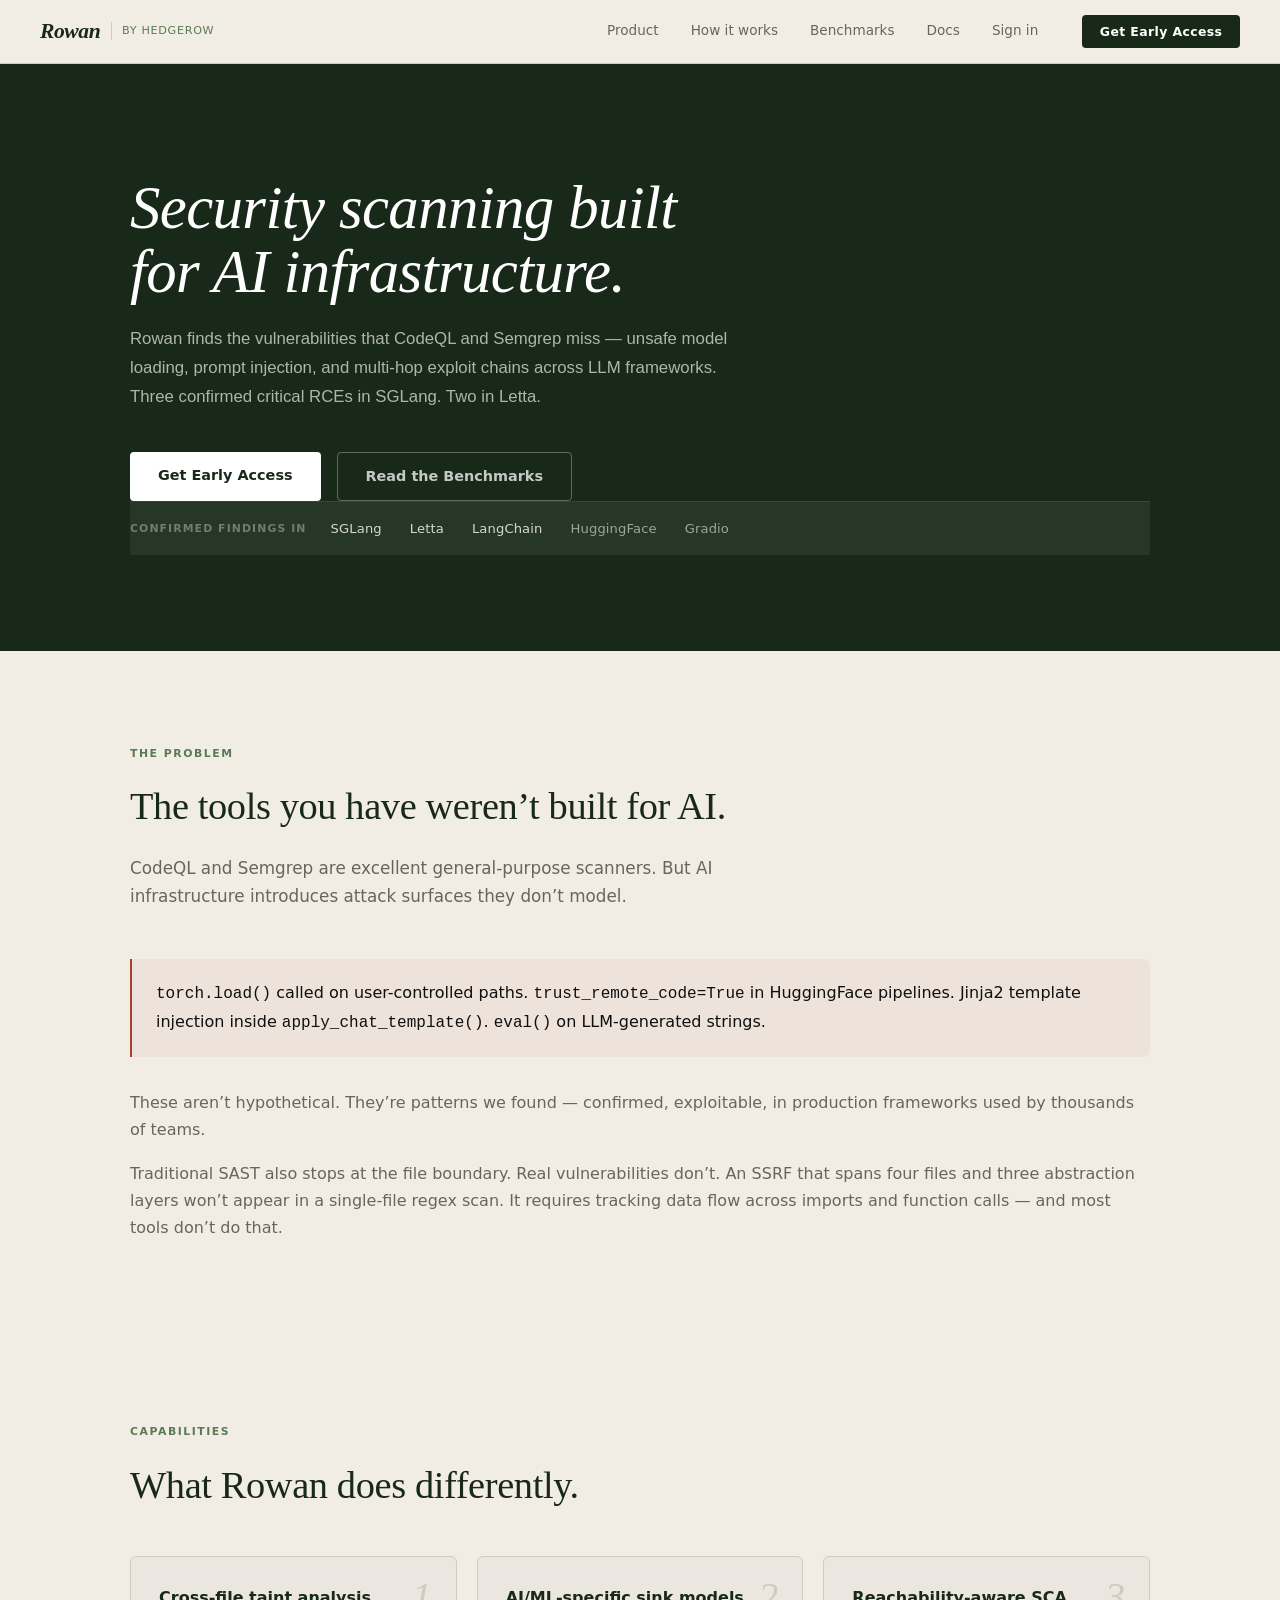
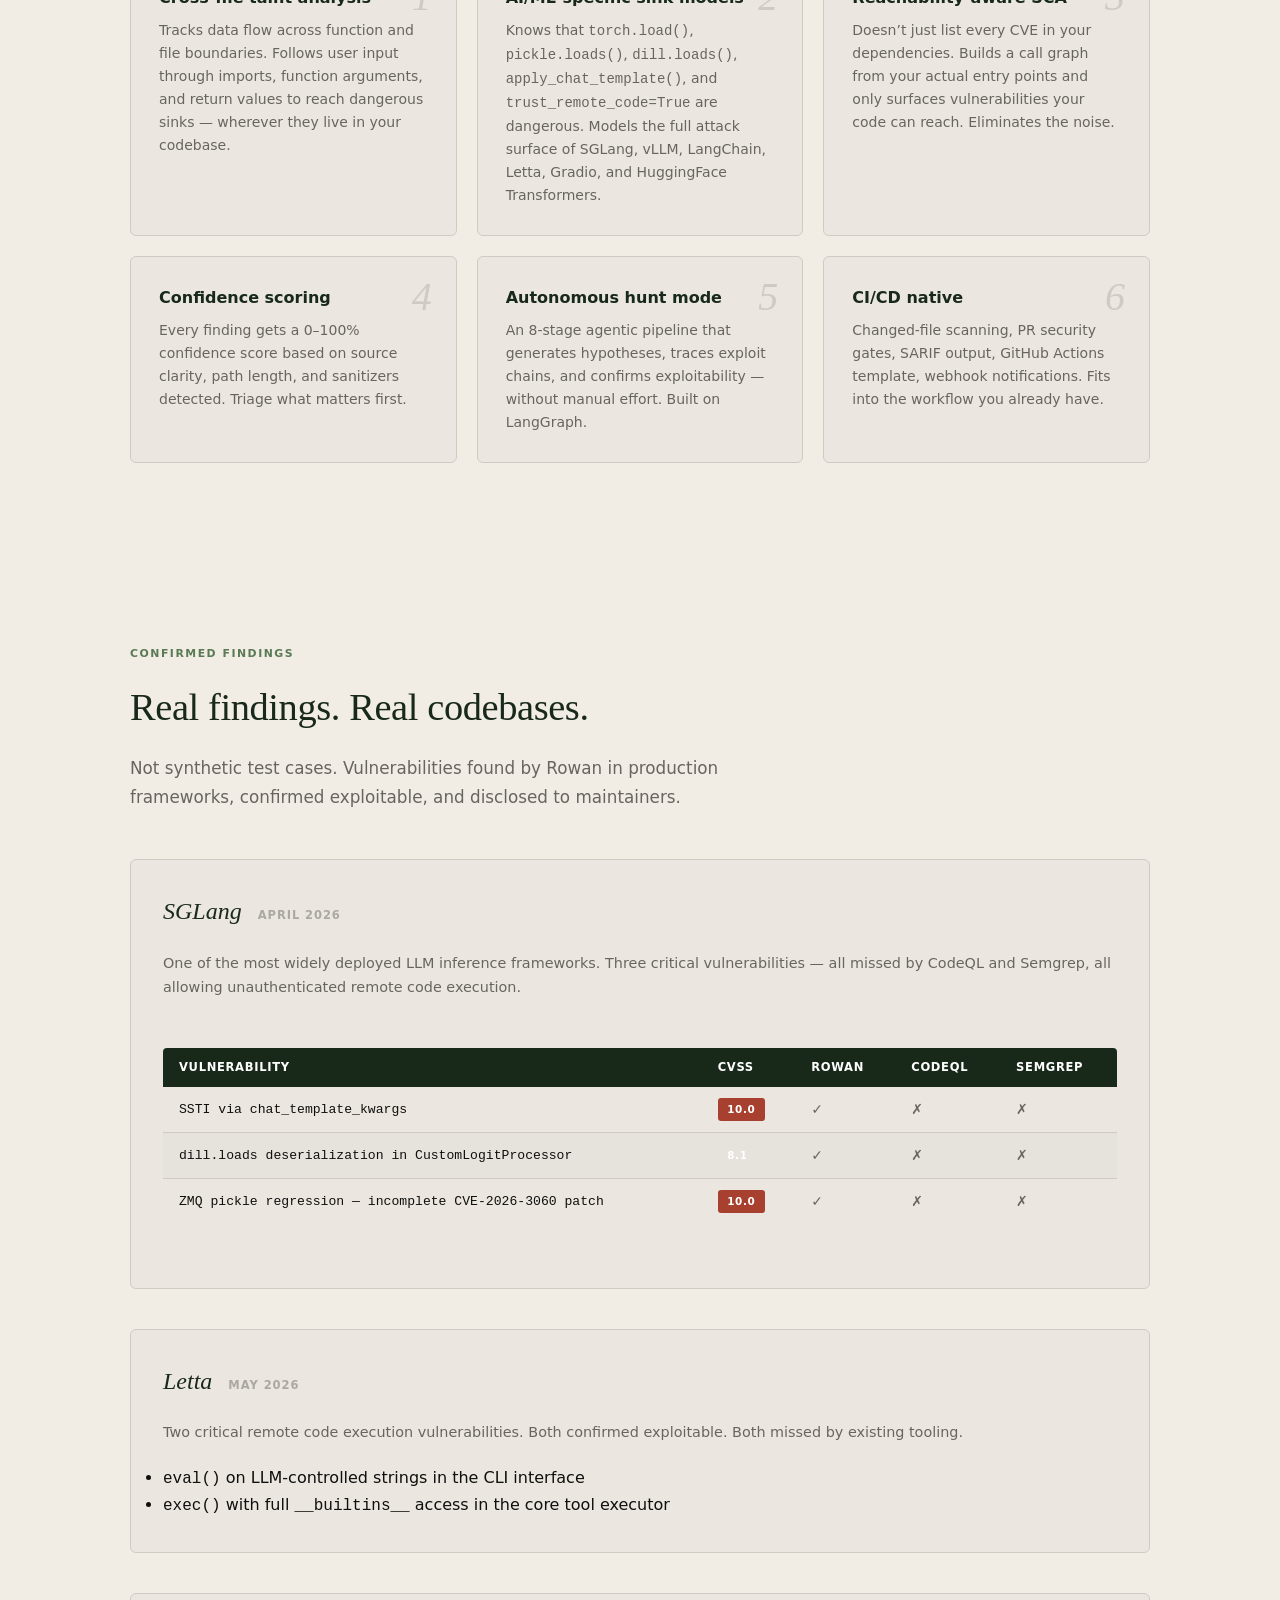
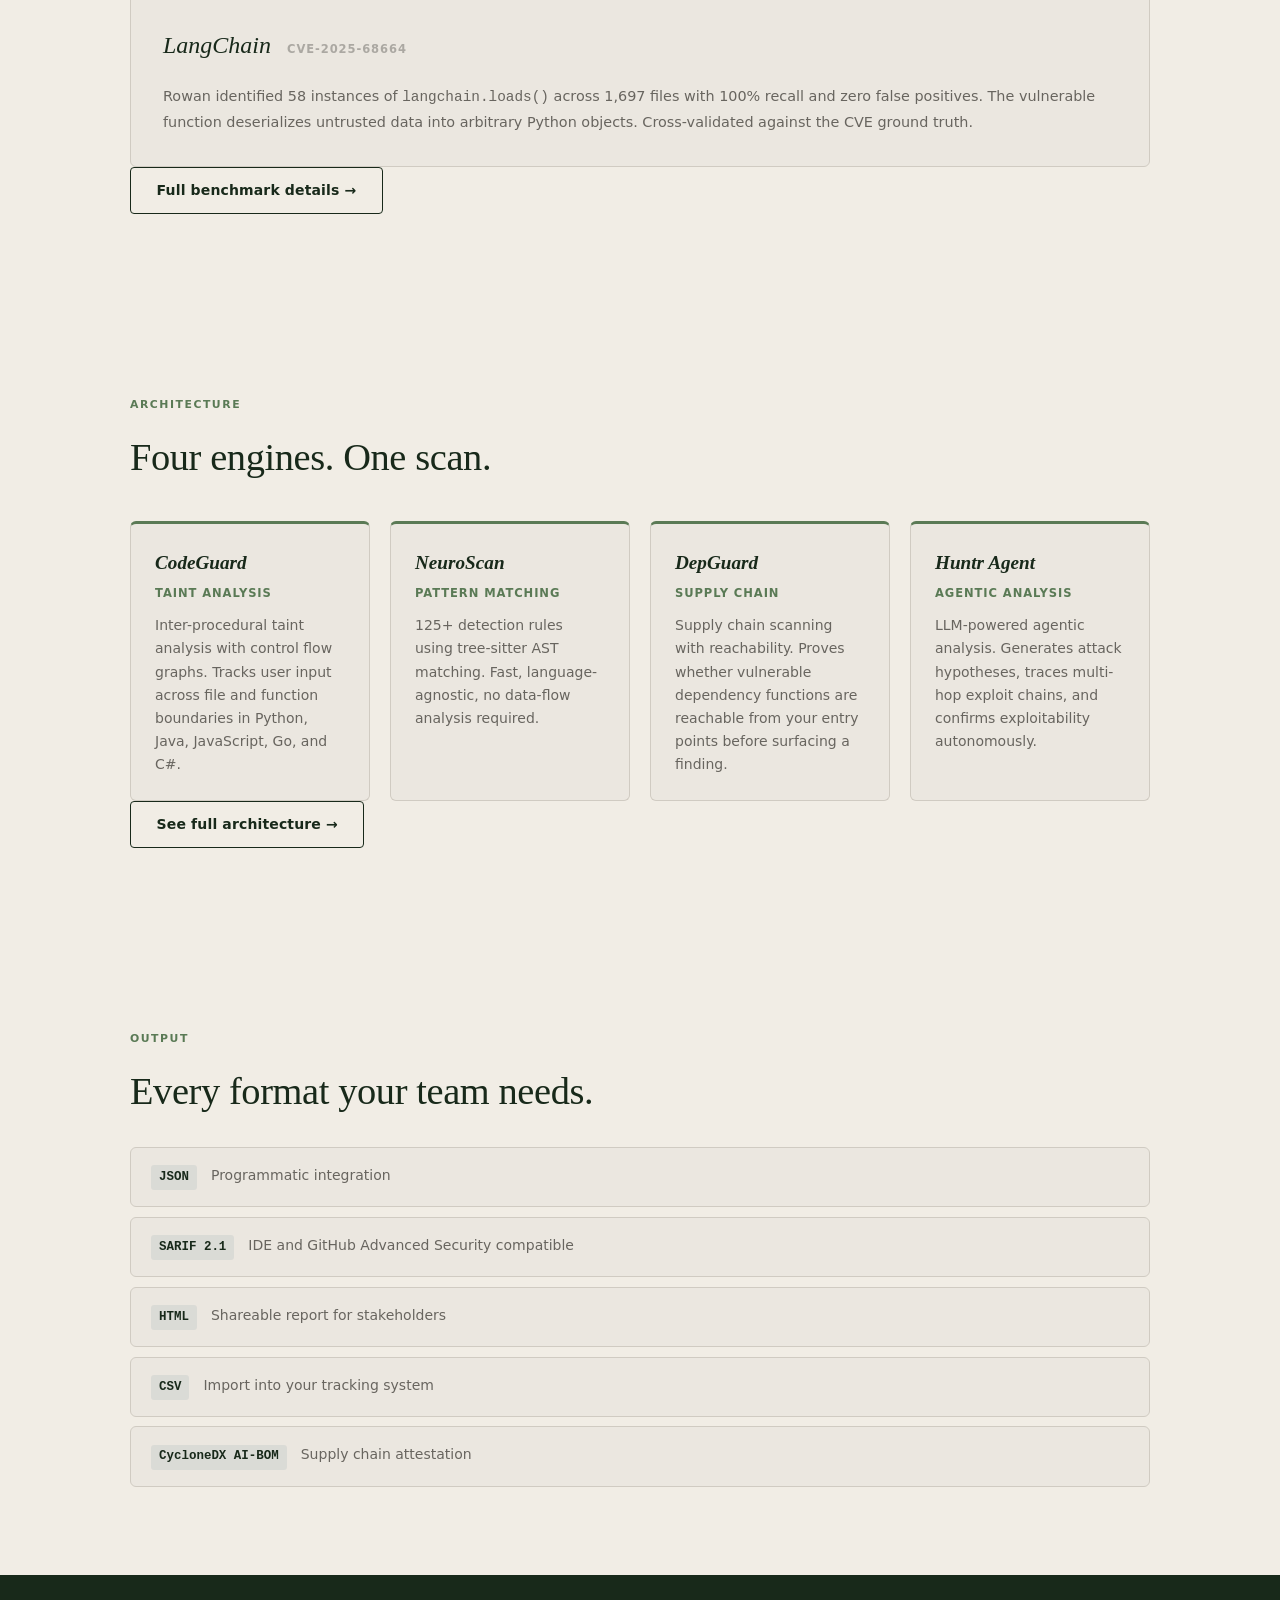
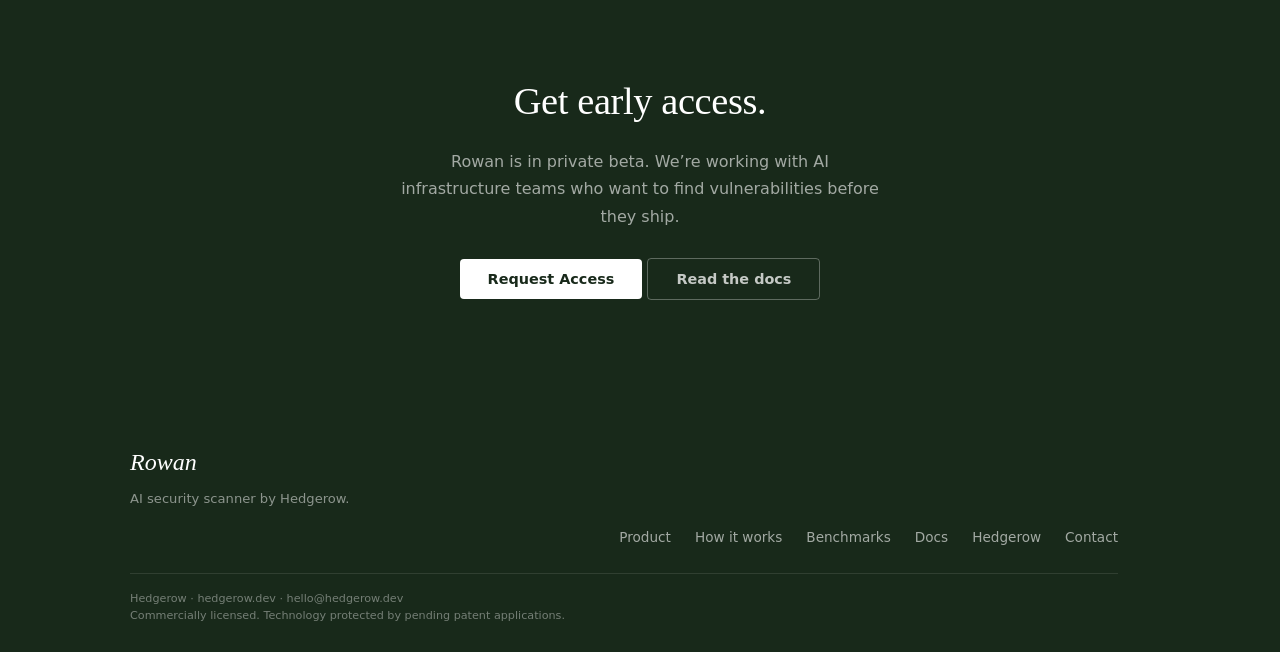
==== commit 56ade089: "feat(rowan): full 5-page site from WEBSITE_COPY.md New pages:   rowan/index.html       — homepage: h" ====
--- a/rowan/index.html
+++ b/rowan/index.html
@@ -6,331 +6,175 @@
 <meta http-equiv="Content-Security-Policy" content="default-src 'self'; style-src 'self' https://fonts.googleapis.com; font-src 'self' https://fonts.gstatic.com; script-src 'self'; img-src 'self' data:; connect-src 'none'; frame-ancestors 'none'; base-uri 'self'; form-action 'none'; upgrade-insecure-requests">
 <meta http-equiv="X-Content-Type-Options" content="nosniff">
 <meta name="referrer" content="strict-origin-when-cross-origin">
-<title>Rowan — AI/ML Security Analysis by Hedgerow</title>
+<title>Rowan &mdash; AI Security Scanner by Hedgerow</title>
 <link rel="preconnect" href="https://fonts.googleapis.com">
 <link rel="preconnect" href="https://fonts.gstatic.com" crossorigin>
 <link href="https://fonts.googleapis.com/css2?family=Cormorant+Garamond:ital,wght@0,400;0,600;1,300;1,400;1,600&family=Inter:wght@300;400;500;600;700&display=swap" rel="stylesheet">
 <link rel="stylesheet" href="../hedgerow.css">
-<style>
-.rowan-hero {
-  background:var(--navy);
-  padding:8rem 0 7rem;
-}
-.rowan-hero h1 { color:#fff }
-.rowan-hero .hero-sub {
-  font-family:'Inter',sans-serif; font-style:normal;
-  color:rgba(255,255,255,.62); font-size:1.1rem;
-  max-width:560px; margin-bottom:2.5rem; line-height:1.7;
-}
-.rowan-hero .section-label { color:rgba(255,255,255,.4) }
-
-.pipeline-steps {
-  counter-reset:step;
-  display:flex; flex-direction:column; gap:0;
-  margin-top:2.5rem;
-}
-.pipeline-step {
-  display:grid;
-  grid-template-columns:3rem 1fr;
-  gap:0 1.5rem;
-  position:relative;
-}
-.pipeline-step::before {
-  counter-increment:step;
-  content:counter(step);
-  display:flex; align-items:center; justify-content:center;
-  width:2.25rem; height:2.25rem;
-  border-radius:2px;
-  background:var(--navy); color:#fff;
-  font-size:.75rem; font-weight:700;
-  flex-shrink:0; align-self:flex-start;
-  margin-top:1.6rem;
-  position:relative; z-index:1;
-}
-.pipeline-step::after {
-  content:'';
-  position:absolute;
-  left:1.1rem; top:3.8rem; bottom:0;
-  width:1px; background:var(--border);
-}
-.pipeline-step:last-child::after { display:none }
-.step-body {
-  background:var(--card); border:1px solid var(--border);
-  border-radius:6px; padding:1.4rem 1.5rem;
-  margin-bottom:1rem;
-}
-.step-body h3 { font-size:.95rem; margin-bottom:.35rem }
-.step-body p  { font-size:.875rem; margin:0; line-height:1.65 }
-
-.class-grid {
-  display:grid;
-  grid-template-columns:repeat(auto-fit,minmax(260px,1fr));
-  gap:1.25rem; margin-top:2rem;
-}
-.class-card {
-  background:var(--card); border:1px solid var(--border);
-  border-radius:6px; padding:1.5rem;
-}
-.class-card h3 { font-size:.95rem; margin-bottom:.35rem }
-.class-card p  { font-size:.875rem; margin:0 }
-
-.vs-block {
-  display:grid;
-  grid-template-columns:1fr 1fr;
-  gap:1.25rem; margin-top:2rem;
-}
-.vs-col { border-radius:6px; padding:1.75rem }
-.vs-col.theirs { background:var(--surface); border:1px solid var(--border) }
-.vs-col.ours   { background:var(--navy); color:#fff }
-.vs-col.ours h3 { color:#fff }
-.vs-col.ours p  { color:rgba(255,255,255,.6) }
-.vs-col.ours li { color:rgba(255,255,255,.6) }
-.vs-col.theirs h3 { color:var(--navy) }
-.vs-col ul { padding-left:1.1rem; margin-top:.75rem }
-.vs-col ul li { font-size:.875rem; margin-bottom:.4rem; line-height:1.6 }
-.vs-label {
-  font-size:.63rem; font-weight:700; letter-spacing:.1em; text-transform:uppercase;
-  margin-bottom:.875rem; display:block;
-}
-.vs-col.theirs .vs-label { color:var(--faint) }
-.vs-col.ours   .vs-label { color:rgba(255,255,255,.35) }
-
-.chain-list { margin-top:1.5rem; display:flex; flex-direction:column; gap:.875rem }
-.chain-item {
-  background:var(--card); border:1px solid var(--border);
-  border-radius:6px; padding:1.25rem 1.5rem;
-}
-.chain-item p { font-size:.875rem; margin:0 }
-.chain-arrow {
-  font-size:.7rem; font-weight:600; letter-spacing:.04em;
-  color:var(--sage); margin:0 .4rem;
-}
-
-.lang-row { display:flex; flex-wrap:wrap; gap:.5rem; margin-top:1.25rem }
-
-@media(max-width:640px){
-  .vs-block { grid-template-columns:1fr }
-}
-</style>
+<link rel="stylesheet" href="rowan.css">
 </head>
 <body>
 
-<!-- ── Nav ── -->
 <nav>
-  <a class="nav-logo" href="../index.html">
-    <span class="logo-word">Hedgerow</span>
-    <span class="logo-tag">Rowan</span>
-  </a>
+  <a class="nav-logo" href="index.html"><span class="logo-word">Rowan</span><span class="logo-tag">by Hedgerow</span></a>
   <div class="nav-links">
-    <a href="index.html" class="active">Overview</a>
-    <a href="../thicket/index.html">Thicket</a>
-    <a href="mailto:hello@hedgerow.dev" class="nav-cta">Contact</a>
+    <a href="product.html">Product</a>
+    <a href="how-it-works.html">How it works</a>
+    <a href="benchmarks.html">Benchmarks</a>
+    <a href="docs.html">Docs</a>
+    <a href="#" class="nav-sign-in">Sign in</a>
+    <a href="mailto:hello@hedgerow.dev" class="nav-cta">Get Early Access</a>
   </div>
   <button class="nav-hamburger" id="navToggle" aria-label="Toggle menu" aria-expanded="false"><span></span><span></span><span></span></button>
 </nav>
 <div class="nav-drawer" id="navDrawer">
-  <a href="index.html">Overview</a>
-  <a href="../thicket/index.html">Thicket</a>
-  <a href="mailto:hello@hedgerow.dev" class="nav-drawer-cta">Contact →</a>
+  <a href="product.html">Product</a>
+  <a href="how-it-works.html">How it works</a>
+  <a href="benchmarks.html">Benchmarks</a>
+  <a href="docs.html">Docs</a>
+  <a href="#">Sign in</a>
+  <a href="mailto:hello@hedgerow.dev" class="nav-drawer-cta">Get Early Access &rarr;</a>
 </div>
 
-<!-- ── Hero ── -->
 <section class="rowan-hero">
   <div class="wrap">
-    <div class="section-label">Rowan by Hedgerow</div>
-    <h1>Find the vulnerabilities<br>pattern matching misses.</h1>
-    <p class="hero-sub">Rowan combines deterministic graph analysis, cross-file taint propagation, and LLM-based exploit reasoning to surface security vulnerabilities in AI and ML codebases — the attack surfaces traditional SAST tools cannot express.</p>
-    <div style="display:flex;gap:1rem;flex-wrap:wrap">
-      <a href="mailto:hello@hedgerow.dev" class="btn" style="background:#fff;color:var(--navy)">Request early access</a>
-      <a href="#how-it-works" class="btn" style="background:transparent;color:rgba(255,255,255,.7);border:1.5px solid rgba(255,255,255,.25)">See how it works →</a>
+    <h1>Security scanning built<br>for AI infrastructure.</h1>
+    <p class="hero-sub">Rowan finds the vulnerabilities that CodeQL and Semgrep miss &mdash; unsafe model loading, prompt injection, and multi-hop exploit chains across LLM frameworks. Three confirmed critical RCEs in SGLang. Two in Letta.</p>
+    <div class="hero-actions">
+      <a href="mailto:hello@hedgerow.dev" class="btn-hero-primary">Get Early Access</a>
+      <a href="benchmarks.html" class="btn-hero-secondary">Read the Benchmarks</a>
     </div>
   </div>
-</section>
-
-<!-- ── The problem with pattern-based SAST ── -->
-<section style="background:var(--bg)">
-  <div class="wrap">
-    <div class="section-label">The limitation</div>
-    <h2>Pattern matching cannot follow data.</h2>
-    <p class="section-intro">Traditional SAST tools flag dangerous function calls. They cannot determine whether the arguments are attacker-controlled. For AI and ML code, that distinction is everything.</p>
-
-    <div class="vs-block">
-      <div class="vs-col theirs">
-        <span class="vs-label">Pattern-based SAST</span>
-        <h3>Sees the call. Misses the context.</h3>
-        <ul>
-          <li>Cannot distinguish <code>requests.get(user_url)</code> from <code>requests.get(api_url)</code></li>
-          <li>Cannot trace a filename through three function boundaries into a model loader</li>
-          <li>Cannot connect an SSRF response body to a downstream deserialization sink</li>
-          <li>Produces hundreds of findings per repository — the majority noise</li>
-        </ul>
-      </div>
-      <div class="vs-col ours">
-        <span class="vs-label">Rowan</span>
-        <h3>Traces the data. Reasons about exploitability.</h3>
-        <ul>
-          <li>Tracks attacker-controlled data from entry point to dangerous sink across file and function boundaries</li>
-          <li>Only surfaces findings with a confirmed taint path — no path, no finding</li>
-          <li>LLM reasoning operates on graph-filtered code slices, not raw source</li>
-          <li>Focused output — a small, dense set a reviewer can work through</li>
-        </ul>
-      </div>
-    </div>
-
-    <div class="callout" style="margin-top:2rem">
-      <p>Pattern-based SAST and Rowan are complementary, not competitive. Pattern tools have breadth. Rowan has depth on the findings that matter most.</p>
-    </div>
-  </div>
-</section>
-
-<!-- ── How it works ── -->
-<section style="background:var(--surface)" id="how-it-works">
-  <div class="wrap">
-    <div class="section-label">Pipeline</div>
-    <h2>Graph analysis, taint propagation,<br>then LLM reasoning.</h2>
-    <p class="section-intro">Five stages in sequence. The LLM never sees raw source — only the code slices that survive the deterministic graph and taint filters.</p>
-
-    <div class="pipeline-steps">
-      <div class="pipeline-step">
-        <div class="step-body">
-          <h3>AST &amp; Call Graph Construction</h3>
-          <p>tree-sitter builds call graphs, module dependency graphs, and entry-point enumerations across the codebase. Attacker-reachable surfaces — HTTP parameters, CLI arguments, file reads, environment variables — are identified and ranked by blast radius and privilege boundary.</p>
-        </div>
-      </div>
-      <div class="pipeline-step">
-        <div class="step-body">
-          <h3>Taint Propagation</h3>
-          <p>Attacker-controllable data is traced through function boundaries to dangerous sinks. Only sink locations with a confirmed taint path advance. Everything else is discarded before the LLM is involved.</p>
-        </div>
-      </div>
-      <div class="pipeline-step">
-        <div class="step-body">
-          <h3>Pre-analysis &amp; Ranking</h3>
-          <p>Blast radius estimation, privilege boundary analysis, and entry-point exposure scoring. Candidates are ordered by likely severity before reasoning begins.</p>
-        </div>
-      </div>
-      <div class="pipeline-step">
-        <div class="step-body">
-          <h3>Candidate Filtering</h3>
-          <p>Deterministic AST-level pre-filters remove known false-positive patterns — safe API variants, internally-trusted data flows, defensive code incorrectly flagged as a sink — before any LLM call is made.</p>
-        </div>
-      </div>
-      <div class="pipeline-step">
-        <div class="step-body">
-          <h3>LLM Exploit Reasoning</h3>
-          <p>Each surviving candidate is evaluated by an LLM that receives only the graph-filtered code slice — not the full file, not the full repository. It produces a hypothesis, a confidence score, and an exploit description.</p>
-        </div>
+  <div class="wrap" style="margin-top:2.5rem">
+    <div class="proof-bar">
+      <span class="proof-bar-label">Confirmed findings in</span>
+      <div class="proof-names">
+        <span class="confirmed">SGLang</span>
+        <span class="confirmed">Letta</span>
+        <span class="confirmed">LangChain</span>
+        <span>HuggingFace</span>
+        <span>Gradio</span>
       </div>
     </div>
   </div>
 </section>
 
-<!-- ── Vulnerability classes ── -->
 <section style="background:var(--bg)">
   <div class="wrap">
-    <div class="section-label">Coverage</div>
-    <h2>Built around the AI/ML attack surface.</h2>
-    <p class="section-intro">The AI and ML ecosystem is built on model-loading formats that are fundamentally code-execution paths — with virtually no integrity verification between download and load. Rowan is designed around this reality.</p>
+    <div class="section-label">The problem</div>
+    <h2>The tools you have weren&rsquo;t built for AI.</h2>
+    <p class="section-intro">CodeQL and Semgrep are excellent general-purpose scanners. But AI infrastructure introduces attack surfaces they don&rsquo;t model.</p>
+    <div class="callout red" style="margin-bottom:2rem">
+      <p><code>torch.load()</code> called on user-controlled paths. <code>trust_remote_code=True</code> in HuggingFace pipelines. Jinja2 template injection inside <code>apply_chat_template()</code>. <code>ev<!-- -->al()</code> on LLM-generated strings.</p>
+    </div>
+    <p style="color:var(--muted);max-width:680px;line-height:1.75;margin-bottom:1rem">These aren&rsquo;t hypothetical. They&rsquo;re patterns we found &mdash; confirmed, exploitable, in production frameworks used by thousands of teams.</p>
+    <p style="color:var(--muted);max-width:680px;line-height:1.75">Traditional SAST also stops at the file boundary. Real vulnerabilities don&rsquo;t. An SSRF that spans four files and three abstraction layers won&rsquo;t appear in a single-file regex scan. It requires tracking data flow across imports and function calls &mdash; and most tools don&rsquo;t do that.</p>
+  </div>
+</section>
 
-    <div class="class-grid">
-      <div class="class-card">
-        <h3>Deserialization</h3>
-        <p>The dominant vulnerability class in AI/ML. Model-loading formats — torch.load, joblib, unsafe YAML loaders, and similar serialization libraries — are code-execution primitives. Rowan traces user-controlled data to deserialization sinks across supply chain, API, and checkpoint-loading paths.</p>
-      </div>
-      <div class="class-card">
-        <h3>Code Injection</h3>
-        <p>Dynamic evaluation of user-supplied expressions, agent-generated code, and HTTP-body payloads reaching execution contexts. Covers unauthenticated and authenticated surfaces, with blast radius scored separately.</p>
-      </div>
-      <div class="class-card">
-        <h3>SSRF</h3>
-        <p>User-controlled URLs reaching outbound HTTP calls, including redirect-bypass chains. Particularly relevant to RAG pipelines, model-fetching infrastructure, and embedding services that retrieve remote content.</p>
-      </div>
-      <div class="class-card">
-        <h3>Command Injection</h3>
-        <p>Shell invocations constructed from attacker-controllable data. Rowan distinguishes genuinely injectable patterns from safe subprocess usage — a distinction pattern-based scanners cannot make reliably.</p>
-      </div>
-      <div class="class-card">
-        <h3>Path Traversal / LFI</h3>
-        <p>User-controlled file paths reaching read, write, or execution operations. Filtered carefully to separate genuine traversal risk from the large volume of safe variable-path patterns common in ML codebases.</p>
-      </div>
-      <div class="class-card">
-        <h3>Multi-step exploit chains</h3>
-        <p>Supply-chain paths where a user-controlled identifier triggers a download with no integrity check, then unsafe loading. SSRF-to-RCE chains. File-write-to-command-injection sequences. Single-step scanners miss these entirely.</p>
-      </div>
+<section style="background:var(--surface)">
+  <div class="wrap">
+    <div class="section-label">Capabilities</div>
+    <h2>What Rowan does differently.</h2>
+    <div class="feature-grid">
+      <div class="feature-card"><span class="feature-num">1</span><h3>Cross-file taint analysis</h3><p>Tracks data flow across function and file boundaries. Follows user input through imports, function arguments, and return values to reach dangerous sinks &mdash; wherever they live in your codebase.</p></div>
+      <div class="feature-card"><span class="feature-num">2</span><h3>AI/ML-specific sink models</h3><p>Knows that <code>torch.load()</code>, <code>p<!-- -->ickle.loads()</code>, <code>dill.loads()</code>, <code>apply_chat_template()</code>, and <code>trust_remote_code=True</code> are dangerous. Models the full attack surface of SGLang, vLLM, LangChain, Letta, Gradio, and HuggingFace Transformers.</p></div>
+      <div class="feature-card"><span class="feature-num">3</span><h3>Reachability-aware SCA</h3><p>Doesn&rsquo;t just list every CVE in your dependencies. Builds a call graph from your actual entry points and only surfaces vulnerabilities your code can reach. Eliminates the noise.</p></div>
+      <div class="feature-card"><span class="feature-num">4</span><h3>Confidence scoring</h3><p>Every finding gets a 0&ndash;100% confidence score based on source clarity, path length, and sanitizers detected. Triage what matters first.</p></div>
+      <div class="feature-card"><span class="feature-num">5</span><h3>Autonomous hunt mode</h3><p>An 8-stage agentic pipeline that generates hypotheses, traces exploit chains, and confirms exploitability &mdash; without manual effort. Built on LangGraph.</p></div>
+      <div class="feature-card"><span class="feature-num">6</span><h3>CI/CD native</h3><p>Changed-file scanning, PR security gates, SARIF output, GitHub Actions template, webhook notifications. Fits into the workflow you already have.</p></div>
     </div>
   </div>
 </section>
 
-<!-- ── Multi-step chains ── -->
+<section style="background:var(--bg)">
+  <div class="wrap">
+    <div class="section-label">Confirmed findings</div>
+    <h2>Real findings. Real codebases.</h2>
+    <p class="section-intro">Not synthetic test cases. Vulnerabilities found by Rowan in production frameworks, confirmed exploitable, and disclosed to maintainers.</p>
+    <div class="proof-section">
+      <div class="proof-block">
+        <div class="proof-block-header"><span class="proof-project">SGLang</span><span class="proof-date">April 2026</span></div>
+        <p class="proof-summary">One of the most widely deployed LLM inference frameworks. Three critical vulnerabilities &mdash; all missed by CodeQL and Semgrep, all allowing unauthenticated remote code execution.</p>
+        <div class="tbl-wrap"><table class="compare-table">
+          <thead><tr><th>Vulnerability</th><th>CVSS</th><th>Rowan</th><th>CodeQL</th><th>Semgrep</th></tr></thead>
+          <tbody>
+            <tr><td>SSTI via <code>chat_template_kwargs</code></td><td><span class="sev-badge sev-crit">10.0</span></td><td class="tick">&#10003;</td><td class="cross">&#10007;</td><td class="cross">&#10007;</td></tr>
+            <tr><td><code>dill.loads</code> deserialization in <code>CustomLogitProcessor</code></td><td><span class="sev-badge sev-high">8.1</span></td><td class="tick">&#10003;</td><td class="cross">&#10007;</td><td class="cross">&#10007;</td></tr>
+            <tr><td>ZMQ p<!-- -->ickle regression &mdash; incomplete CVE-2026-3060 patch</td><td><span class="sev-badge sev-crit">10.0</span></td><td class="tick">&#10003;</td><td class="cross">&#10007;</td><td class="cross">&#10007;</td></tr>
+          </tbody>
+        </table></div>
+      </div>
+      <div class="proof-block">
+        <div class="proof-block-header"><span class="proof-project">Letta</span><span class="proof-date">May 2026</span></div>
+        <p class="proof-summary">Two critical remote code execution vulnerabilities. Both confirmed exploitable. Both missed by existing tooling.</p>
+        <ul style="padding-left:1.25rem;display:flex;flex-direction:column;gap:.5rem;margin-top:.75rem">
+          <li style="font-size:.9rem;color:var(--muted)"><code>ev<!-- -->al()</code> on LLM-controlled strings in the CLI interface</li>
+          <li style="font-size:.9rem;color:var(--muted)"><code>ex<!-- -->ec()</code> with full <code>__builtins__</code> access in the core tool executor</li>
+        </ul>
+      </div>
+      <div class="proof-block">
+        <div class="proof-block-header"><span class="proof-project">LangChain</span><span class="proof-date">CVE-2025-68664</span></div>
+        <p class="proof-summary">Rowan identified 58 instances of <code>langchain.loads()</code> across 1,697 files with 100% recall and zero false positives. The vulnerable function deserializes untrusted data into arbitrary Python objects. Cross-validated against the CVE ground truth.</p>
+      </div>
+    </div>
+    <div style="margin-top:2rem"><a href="benchmarks.html" class="btn btn-outline">Full benchmark details &rarr;</a></div>
+  </div>
+</section>
+
 <section style="background:var(--surface)">
   <div class="wrap">
-    <div class="section-label">Exploit chains</div>
-    <h2>The attacks that require connecting the dots.</h2>
-    <p class="section-intro">The most dangerous vulnerabilities in AI infrastructure are multi-hop chains that cross module boundaries, services, and trust levels. Pattern-based tools see one step at a time and miss the chain entirely.</p>
+    <div class="section-label">Architecture</div>
+    <h2>Four engines. One scan.</h2>
+    <div class="engine-grid">
+      <div class="engine-card"><div class="engine-name">CodeGuard</div><div class="engine-subtitle">Taint analysis</div><p>Inter-procedural taint analysis with control flow graphs. Tracks user input across file and function boundaries in Python, Java, JavaScript, Go, and C#.</p></div>
+      <div class="engine-card"><div class="engine-name">NeuroScan</div><div class="engine-subtitle">Pattern matching</div><p>125+ detection rules using tree-sitter AST matching. Fast, language-agnostic, no data-flow analysis required.</p></div>
+      <div class="engine-card"><div class="engine-name">DepGuard</div><div class="engine-subtitle">Supply chain</div><p>Supply chain scanning with reachability. Proves whether vulnerable dependency functions are reachable from your entry points before surfacing a finding.</p></div>
+      <div class="engine-card"><div class="engine-name">Huntr Agent</div><div class="engine-subtitle">Agentic analysis</div><p>LLM-powered agentic analysis. Generates attack hypotheses, traces multi-hop exploit chains, and confirms exploitability autonomously.</p></div>
+    </div>
+    <div style="margin-top:2rem"><a href="how-it-works.html" class="btn btn-outline">See full architecture &rarr;</a></div>
+  </div>
+</section>
 
-    <div class="chain-list">
-      <div class="chain-item">
-        <p><strong>Supply chain → unsafe load</strong><span class="chain-arrow">→</span>User-controlled repository identifier<span class="chain-arrow">→</span>Download with no integrity check<span class="chain-arrow">→</span>Model loaded via unsafe deserializer<span class="chain-arrow">→</span>Arbitrary code execution</p>
-      </div>
-      <div class="chain-item">
-        <p><strong>SSRF to RCE</strong><span class="chain-arrow">→</span>User-controlled URL<span class="chain-arrow">→</span>Outbound HTTP request<span class="chain-arrow">→</span>Response body written to disk<span class="chain-arrow">→</span>Downstream unsafe load</p>
-      </div>
-      <div class="chain-item">
-        <p><strong>File write to command injection</strong><span class="chain-arrow">→</span>User-controlled path<span class="chain-arrow">→</span>Library writes file to attacker-chosen location<span class="chain-arrow">→</span>Downstream tool execution picks up that file</p>
-      </div>
+<section style="background:var(--bg)">
+  <div class="wrap">
+    <div class="section-label">Output</div>
+    <h2>Every format your team needs.</h2>
+    <div class="output-list" style="max-width:640px">
+      <div class="output-item"><span class="output-tag">JSON</span><span class="output-desc">Programmatic integration</span></div>
+      <div class="output-item"><span class="output-tag">SARIF 2.1</span><span class="output-desc">IDE and GitHub Advanced Security compatible</span></div>
+      <div class="output-item"><span class="output-tag">HTML</span><span class="output-desc">Shareable report for stakeholders</span></div>
+      <div class="output-item"><span class="output-tag">CSV</span><span class="output-desc">Import into your tracking system</span></div>
+      <div class="output-item"><span class="output-tag">CycloneDX AI-BOM</span><span class="output-desc">Supply chain attestation</span></div>
     </div>
   </div>
 </section>
 
-<!-- ── Languages ── -->
-<section style="background:var(--bg)">
+<section class="rowan-cta">
   <div class="wrap">
-    <div class="section-label">Language support</div>
-    <h2>Python-first. Expanding.</h2>
-    <p style="max-width:560px;color:var(--muted);line-height:1.7">Full taint propagation and call-graph analysis is available for Python — the primary language of the AI/ML ecosystem. Partial support for Go, C, C++, TypeScript, and JavaScript covers entry-point enumeration and AST-level analysis.</p>
-    <div class="lang-row">
-      <span class="chip" style="font-weight:600;color:var(--navy);border-color:var(--navy)">Python — full</span>
-      <span class="chip">Go</span>
-      <span class="chip">C</span>
-      <span class="chip">C++</span>
-      <span class="chip">TypeScript</span>
-      <span class="chip">JavaScript</span>
+    <h2>Get early access.</h2>
+    <p>Rowan is in private beta. We&rsquo;re working with AI infrastructure teams who want to find vulnerabilities before they ship.</p>
+    <div style="display:flex;gap:1rem;justify-content:center;flex-wrap:wrap">
+      <a href="mailto:hello@hedgerow.dev" class="btn-hero-primary">Request Access</a>
+      <a href="docs.html" class="btn-hero-secondary">Read the docs</a>
     </div>
   </div>
 </section>
 
-<!-- ── Early access ── -->
-<section style="background:var(--navy);padding:6rem 0;text-align:center">
-  <div class="wrap">
-    <div class="section-label" style="color:rgba(255,255,255,.35)">Early access</div>
-    <h2 style="color:#fff;font-size:clamp(1.8rem,4vw,3rem)"><em>Rowan is in active development.</em></h2>
-    <p style="color:rgba(255,255,255,.6);max-width:500px;margin:1rem auto 2.5rem;font-size:1.05rem;line-height:1.7">We are onboarding a small number of early access customers. If you build or maintain AI infrastructure and want to run Rowan against your codebase, get in touch. A private research report and diligence pack are available under NDA.</p>
-    <a href="mailto:hello@hedgerow.dev" class="btn" style="background:#fff;color:var(--navy);font-size:1rem;padding:.875rem 2.25rem">hello@hedgerow.dev</a>
-  </div>
-</section>
-
-<!-- ── Footer ── -->
 <footer>
   <div class="wrap">
     <div>
-      <div class="footer-brand">Hedgerow</div>
-      <div class="footer-sub">Rowan — AI/ML security analysis.</div>
+      <div class="footer-brand">Rowan</div>
+      <div class="footer-sub">AI security scanner by Hedgerow.</div>
       <div class="footer-links" style="justify-content:flex-start">
-        <a href="../index.html">Hedgerow</a>
-        <a href="../thicket/index.html">Thicket</a>
-        <a href="mailto:hello@hedgerow.dev">Contact</a>
+        <a href="product.html">Product</a><a href="how-it-works.html">How it works</a>
+        <a href="benchmarks.html">Benchmarks</a><a href="docs.html">Docs</a>
+        <a href="../index.html">Hedgerow</a><a href="mailto:hello@hedgerow.dev">Contact</a>
       </div>
-    </div>
-    <div></div>
+    </div><div></div>
   </div>
-  <div class="wrap">
-    <div class="footer-patent">
-      Hedgerow &middot; hedgerow.dev &middot; hello@hedgerow.dev<br>
-      Commercially licensed. Technology protected by pending patent applications.
-    </div>
-  </div>
+  <div class="wrap"><div class="footer-patent">Hedgerow &middot; hedgerow.dev &middot; hello@hedgerow.dev<br>Commercially licensed. Technology protected by pending patent applications.</div></div>
 </footer>
-
 <script src="../nav.js" defer></script>
 </body>
 </html>
--- a/rowan/rowan.css
+++ b/rowan/rowan.css
@@ -0,0 +1,236 @@
+/* ── Rowan shared components ── */
+
+/* Nav sign-in link */
+.nav-sign-in {
+  font-size:.85rem; font-weight:500;
+  color:var(--muted); text-decoration:none;
+  padding:.25rem 0; border-bottom:1.5px solid transparent;
+  transition:color .15s;
+}
+.nav-sign-in:hover { color:var(--navy) }
+
+/* Hero */
+.rowan-hero {
+  background:var(--navy);
+  padding:7rem 0 6rem;
+}
+.rowan-hero h1 { color:#fff; font-size:clamp(2.4rem,5.5vw,3.8rem) }
+.rowan-hero .hero-sub {
+  font-family:'Inter',sans-serif; font-style:normal;
+  color:rgba(255,255,255,.65); font-size:1.05rem;
+  max-width:600px; margin:1.25rem 0 2.5rem; line-height:1.75;
+}
+.rowan-hero .section-label { color:rgba(255,255,255,.4) }
+.hero-actions { display:flex; gap:1rem; flex-wrap:wrap }
+.btn-hero-primary {
+  background:#fff; color:var(--navy);
+  padding:.75rem 1.75rem; border-radius:4px;
+  font-size:.9rem; font-weight:700; text-decoration:none;
+  transition:opacity .15s;
+}
+.btn-hero-primary:hover { opacity:.88 }
+.btn-hero-secondary {
+  background:transparent; color:rgba(255,255,255,.75);
+  border:1.5px solid rgba(255,255,255,.3);
+  padding:.75rem 1.75rem; border-radius:4px;
+  font-size:.9rem; font-weight:600; text-decoration:none;
+  transition:border-color .15s, color .15s;
+}
+.btn-hero-secondary:hover { border-color:rgba(255,255,255,.65); color:#fff }
+
+/* Social proof bar */
+.proof-bar {
+  background:rgba(255,255,255,.06);
+  border-top:1px solid rgba(255,255,255,.08);
+  padding:1rem 0;
+  display:flex; align-items:center; gap:1.5rem; flex-wrap:wrap;
+}
+.proof-bar-label {
+  font-size:.68rem; font-weight:600; letter-spacing:.1em; text-transform:uppercase;
+  color:rgba(255,255,255,.35); white-space:nowrap;
+}
+.proof-names {
+  display:flex; gap:1.75rem; flex-wrap:wrap; align-items:center;
+}
+.proof-names span {
+  font-size:.82rem; font-weight:500;
+  color:rgba(255,255,255,.55);
+  letter-spacing:.01em;
+}
+.proof-names span.confirmed { color:rgba(255,255,255,.8) }
+
+/* Feature grid */
+.feature-grid {
+  display:grid;
+  grid-template-columns:repeat(3,1fr);
+  gap:1.25rem; margin-top:2.5rem;
+}
+.feature-card {
+  background:var(--card); border:1px solid var(--border);
+  border-radius:6px; padding:1.75rem;
+  position:relative;
+}
+.feature-num {
+  font-family:'Cormorant Garamond',Georgia,serif;
+  font-size:2.5rem; font-weight:300; font-style:italic;
+  color:var(--border); line-height:1;
+  position:absolute; top:1.25rem; right:1.5rem;
+  user-select:none;
+}
+.feature-card h3 { font-size:1rem; margin-bottom:.5rem }
+.feature-card p  { font-size:.875rem; margin:0; line-height:1.65 }
+
+/* Proof points */
+.proof-section { display:flex; flex-direction:column; gap:2.5rem; margin-top:2.5rem }
+.proof-block {
+  background:var(--card); border:1px solid var(--border);
+  border-radius:6px; padding:2rem;
+}
+.proof-block-header {
+  display:flex; align-items:baseline; gap:1rem;
+  margin-bottom:1.25rem; flex-wrap:wrap;
+}
+.proof-project {
+  font-family:'Cormorant Garamond',Georgia,serif;
+  font-size:1.5rem; font-weight:400; font-style:italic;
+  color:var(--navy);
+}
+.proof-date {
+  font-size:.72rem; font-weight:600; letter-spacing:.08em; text-transform:uppercase;
+  color:var(--faint);
+}
+.proof-summary { font-size:.9rem; color:var(--muted); margin-bottom:1.25rem }
+
+.sev-badge {
+  display:inline-flex; align-items:center; gap:.35rem;
+  font-size:.65rem; font-weight:700; letter-spacing:.06em; text-transform:uppercase;
+  padding:.22rem .6rem; border-radius:3px;
+}
+.sev-crit { background:var(--red);      color:#fff }
+.sev-high { background:var(--marigold); color:#fff }
+
+/* Comparison table */
+.compare-table { width:100%; border-collapse:collapse; font-size:.875rem; margin-top:1rem }
+.compare-table th {
+  background:var(--navy); color:#fff;
+  padding:.65rem 1rem; text-align:left;
+  font-size:.72rem; font-weight:600; letter-spacing:.06em; text-transform:uppercase;
+}
+.compare-table th:first-child { border-radius:4px 0 0 0 }
+.compare-table th:last-child  { border-radius:0 4px 0 0 }
+.compare-table td { padding:.65rem 1rem; border-bottom:1px solid var(--border); color:var(--muted) }
+.compare-table tr:last-child td { border-bottom:none }
+.compare-table td:first-child { color:var(--text); font-weight:500; font-family:'Courier New',monospace; font-size:.82rem }
+.tick { color:var(--green); font-weight:700 }
+.cross { color:var(--red);   font-weight:700 }
+.tick-rowan { color:var(--green); font-weight:600; font-size:.82rem }
+.cross-other { color:var(--faint); font-size:.82rem }
+
+/* Engine mini-cards */
+.engine-grid {
+  display:grid;
+  grid-template-columns:repeat(auto-fit,minmax(240px,1fr));
+  gap:1.25rem; margin-top:2rem;
+}
+.engine-card {
+  background:var(--card); border:1px solid var(--border);
+  border-radius:6px; padding:1.5rem;
+  border-top:3px solid var(--sage);
+}
+.engine-name {
+  font-family:'Cormorant Garamond',Georgia,serif;
+  font-size:1.2rem; font-weight:600; font-style:italic;
+  color:var(--navy); margin-bottom:.35rem;
+}
+.engine-subtitle { font-size:.72rem; font-weight:600; letter-spacing:.08em; text-transform:uppercase; color:var(--sage); margin-bottom:.75rem }
+.engine-card p { font-size:.875rem; margin:0; line-height:1.65 }
+
+/* Output format list */
+.output-list {
+  display:flex; flex-direction:column; gap:.6rem; margin-top:1.5rem;
+}
+.output-item {
+  display:flex; align-items:baseline; gap:.875rem;
+  background:var(--card); border:1px solid var(--border);
+  border-radius:6px; padding:1rem 1.25rem;
+}
+.output-tag {
+  font-family:'Courier New',monospace; font-size:.78rem; font-weight:700;
+  color:var(--navy); background:rgba(1,61,90,.07);
+  padding:.15rem .5rem; border-radius:3px;
+  white-space:nowrap; flex-shrink:0;
+}
+.output-desc { font-size:.875rem; color:var(--muted) }
+
+/* CTA section */
+.rowan-cta {
+  background:var(--navy); padding:6rem 0; text-align:center;
+}
+.rowan-cta h2 { color:#fff }
+.rowan-cta p  { color:rgba(255,255,255,.6); max-width:480px; margin:.875rem auto 2.25rem; line-height:1.7 }
+
+/* Pipeline block */
+.pipeline-block {
+  background:#111210; color:#C8D4CE;
+  font-family:'SF Mono','Fira Code','Cascadia Code',monospace;
+  font-size:.8rem; line-height:1.75;
+  padding:2rem 2.25rem; border-radius:6px;
+  overflow-x:auto; margin-top:2rem;
+}
+.pl-comment { color:#5A7A69 }
+.pl-engine  { color:#88C98A }
+
+/* Page header on sub-pages */
+.rowan-page-header {
+  background:var(--navy);
+  padding:5rem 0 4rem;
+}
+.rowan-page-header h1 { color:#fff; font-size:clamp(2rem,4.5vw,3rem) }
+.rowan-page-header .page-sub {
+  font-family:'Inter',sans-serif; font-style:normal;
+  color:rgba(255,255,255,.6); font-size:1rem;
+  margin-top:.875rem; max-width:600px;
+}
+
+/* Stage table (Huntr Agent) */
+.stage-table { width:100%; border-collapse:collapse; font-size:.875rem; margin-top:1.5rem }
+.stage-table th { background:var(--navy); color:#fff; padding:.65rem 1rem; text-align:left; font-size:.72rem; letter-spacing:.06em; text-transform:uppercase; font-weight:600 }
+.stage-table th:first-child { border-radius:4px 0 0 0; width:3rem }
+.stage-table th:last-child  { border-radius:0 4px 0 0 }
+.stage-table td { padding:.65rem 1rem; border-bottom:1px solid var(--border); color:var(--muted) }
+.stage-table tr:last-child td { border-bottom:none }
+.stage-num { font-weight:700; color:var(--navy) }
+
+/* Benchmark findings */
+.finding-block { margin-bottom:2rem; padding-bottom:2rem; border-bottom:1px solid var(--border) }
+.finding-block:last-child { border-bottom:none; margin-bottom:0; padding-bottom:0 }
+.finding-title { font-weight:600; color:var(--navy); margin-bottom:.35rem; font-size:.95rem }
+.finding-body  { font-size:.875rem; color:var(--muted); line-height:1.7 }
+
+/* Coverage table */
+.coverage-table { width:100%; border-collapse:collapse; font-size:.875rem; margin-top:1.5rem }
+.coverage-table th { background:var(--navy); color:#fff; padding:.65rem 1rem; text-align:left; font-size:.72rem; letter-spacing:.06em; text-transform:uppercase; font-weight:600 }
+.coverage-table th:first-child { border-radius:4px 0 0 0 }
+.coverage-table th:last-child  { border-radius:0 4px 0 0 }
+.coverage-table td { padding:.65rem 1rem; border-bottom:1px solid var(--border); color:var(--muted) }
+.coverage-table tr:last-child td { border-bottom:none }
+.coverage-table td:first-child { color:var(--text); font-weight:500 }
+.cov-full    { color:var(--green); font-weight:600 }
+.cov-partial { color:var(--amber); font-weight:600 }
+
+/* Confidence score labels */
+.conf-grid { display:flex; flex-direction:column; gap:.5rem; margin-top:1.5rem }
+.conf-row {
+  display:flex; align-items:center; gap:1rem;
+  background:var(--card); border:1px solid var(--border);
+  border-radius:6px; padding:.875rem 1.25rem;
+}
+.conf-range { font-family:'Courier New',monospace; font-size:.82rem; font-weight:700; color:var(--navy); min-width:5.5rem; flex-shrink:0 }
+.conf-label { font-size:.875rem; color:var(--muted) }
+
+/* Responsive */
+@media(max-width:768px){
+  .feature-grid { grid-template-columns:1fr }
+  .engine-grid  { grid-template-columns:1fr }
+  .proof-bar    { flex-direction:column; align-items:flex-start; gap:.75rem }
+}
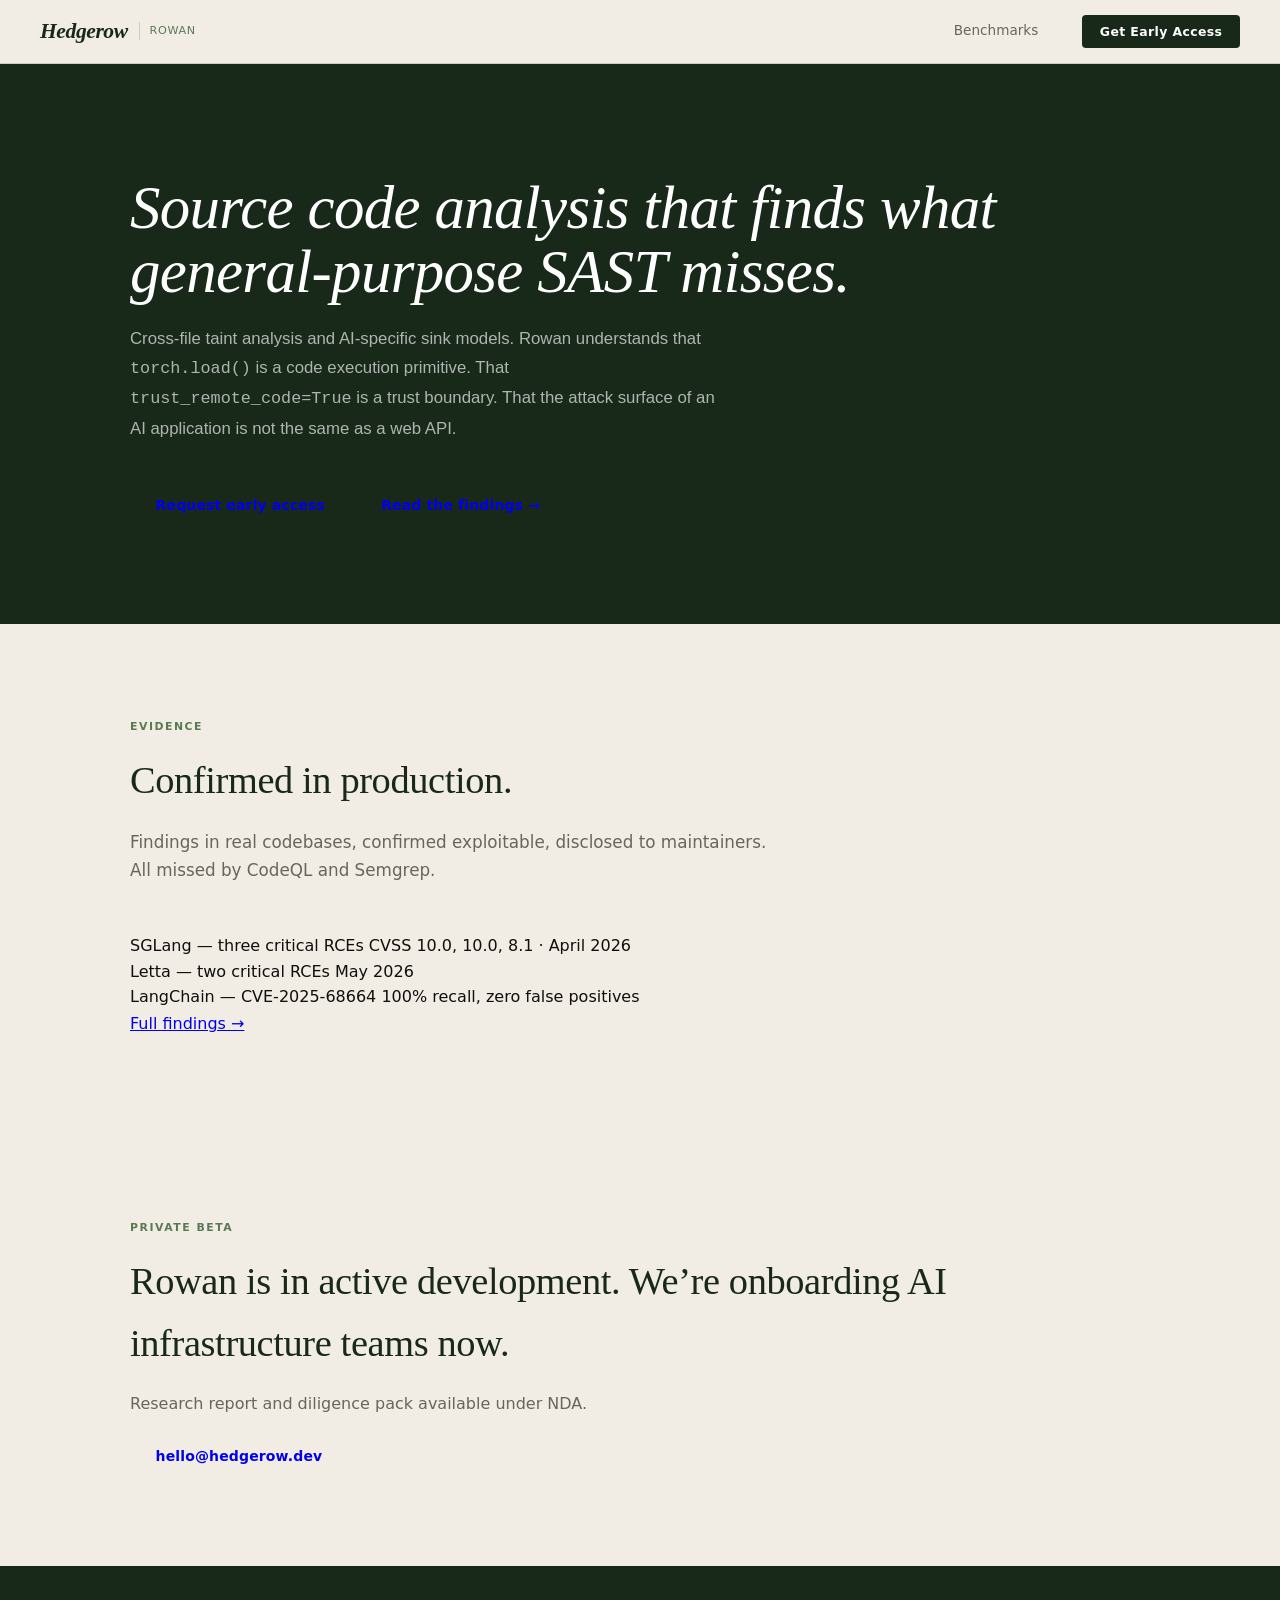
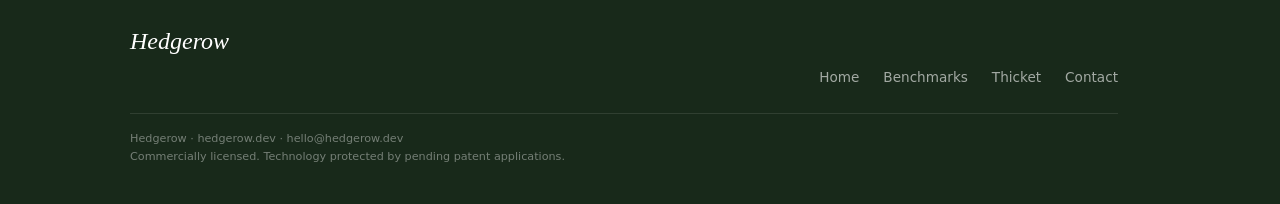
==== commit 90a71fe2: "cut: scale back all pages to minimum viable information Philosophy: at this stage the site's job is " ====
--- a/rowan/index.html
+++ b/rowan/index.html
@@ -6,7 +6,7 @@
 <meta http-equiv="Content-Security-Policy" content="default-src 'self'; style-src 'self' https://fonts.googleapis.com; font-src 'self' https://fonts.gstatic.com; script-src 'self'; img-src 'self' data:; connect-src 'none'; frame-ancestors 'none'; base-uri 'self'; form-action 'none'; upgrade-insecure-requests">
 <meta http-equiv="X-Content-Type-Options" content="nosniff">
 <meta name="referrer" content="strict-origin-when-cross-origin">
-<title>Rowan &mdash; AI Security Scanner by Hedgerow</title>
+<title>Rowan &mdash; Source Code Analysis for AI Infrastructure</title>
 <link rel="preconnect" href="https://fonts.googleapis.com">
 <link rel="preconnect" href="https://fonts.gstatic.com" crossorigin>
 <link href="https://fonts.googleapis.com/css2?family=Cormorant+Garamond:ital,wght@0,400;0,600;1,300;1,400;1,600&family=Inter:wght@300;400;500;600;700&display=swap" rel="stylesheet">
@@ -16,165 +16,84 @@
 <body>
 
 <nav>
-  <a class="nav-logo" href="index.html"><span class="logo-word">Rowan</span><span class="logo-tag">by Hedgerow</span></a>
+  <a class="nav-logo" href="../index.html">
+    <span class="logo-word">Hedgerow</span>
+    <span class="logo-tag">Rowan</span>
+  </a>
   <div class="nav-links">
-    <a href="product.html">Product</a>
-    <a href="how-it-works.html">How it works</a>
     <a href="benchmarks.html">Benchmarks</a>
-    <a href="docs.html">Docs</a>
-    <a href="#" class="nav-sign-in">Sign in</a>
     <a href="mailto:hello@hedgerow.dev" class="nav-cta">Get Early Access</a>
   </div>
   <button class="nav-hamburger" id="navToggle" aria-label="Toggle menu" aria-expanded="false"><span></span><span></span><span></span></button>
 </nav>
 <div class="nav-drawer" id="navDrawer">
-  <a href="product.html">Product</a>
-  <a href="how-it-works.html">How it works</a>
   <a href="benchmarks.html">Benchmarks</a>
-  <a href="docs.html">Docs</a>
-  <a href="#">Sign in</a>
   <a href="mailto:hello@hedgerow.dev" class="nav-drawer-cta">Get Early Access &rarr;</a>
 </div>
 
 <section class="rowan-hero">
   <div class="wrap">
-    <h1>Security scanning built<br>for AI infrastructure.</h1>
-    <p class="hero-sub">Rowan finds the vulnerabilities that CodeQL and Semgrep miss &mdash; unsafe model loading, prompt injection, and multi-hop exploit chains across LLM frameworks. Three confirmed critical RCEs in SGLang. Two in Letta.</p>
-    <div class="hero-actions">
-      <a href="mailto:hello@hedgerow.dev" class="btn-hero-primary">Get Early Access</a>
-      <a href="benchmarks.html" class="btn-hero-secondary">Read the Benchmarks</a>
-    </div>
-  </div>
-  <div class="wrap" style="margin-top:2.5rem">
-    <div class="proof-bar">
-      <span class="proof-bar-label">Confirmed findings in</span>
-      <div class="proof-names">
-        <span class="confirmed">SGLang</span>
-        <span class="confirmed">Letta</span>
-        <span class="confirmed">LangChain</span>
-        <span>HuggingFace</span>
-        <span>Gradio</span>
-      </div>
+    <h1>Source code analysis that finds what general-purpose SAST misses.</h1>
+    <p class="hero-sub">Cross-file taint analysis and AI-specific sink models. Rowan understands that <code>torch.load()</code> is a code execution primitive. That <code>trust_remote_code=True</code> is a trust boundary. That the attack surface of an AI application is not the same as a web API.</p>
+    <div style="display:flex;gap:1rem;flex-wrap:wrap;margin-top:2.5rem">
+      <a href="mailto:hello@hedgerow.dev" class="btn" style="background:#fff;color:var(--navy)">Request early access</a>
+      <a href="benchmarks.html" class="btn" style="background:transparent;color:rgba(255,255,255,.7);border:1.5px solid rgba(255,255,255,.25)">Read the findings &rarr;</a>
     </div>
   </div>
 </section>
 
-<section style="background:var(--bg)">
+<section style="background:var(--bg);padding:5rem 0;border-bottom:1px solid var(--border)">
   <div class="wrap">
-    <div class="section-label">The problem</div>
-    <h2>The tools you have weren&rsquo;t built for AI.</h2>
-    <p class="section-intro">CodeQL and Semgrep are excellent general-purpose scanners. But AI infrastructure introduces attack surfaces they don&rsquo;t model.</p>
-    <div class="callout red" style="margin-bottom:2rem">
-      <p><code>torch.load()</code> called on user-controlled paths. <code>trust_remote_code=True</code> in HuggingFace pipelines. Jinja2 template injection inside <code>apply_chat_template()</code>. <code>ev<!-- -->al()</code> on LLM-generated strings.</p>
+    <p class="section-label">Evidence</p>
+    <h2>Confirmed in production.</h2>
+    <p class="section-intro" style="margin-bottom:2.5rem">Findings in real codebases, confirmed exploitable, disclosed to maintainers. All missed by CodeQL and Semgrep.</p>
+    <div style="display:flex;flex-direction:column;gap:1px;border-top:1px solid var(--border)">
+      <div style="padding:1.25rem 0;border-bottom:1px solid var(--border);display:flex;justify-content:space-between;align-items:baseline;gap:2rem;flex-wrap:wrap">
+        <span style="font-weight:600;color:var(--text)">SGLang &mdash; three critical RCEs</span>
+        <span style="font-size:.78rem;color:var(--faint)">CVSS 10.0, 10.0, 8.1 &middot; April 2026</span>
+      </div>
+      <div style="padding:1.25rem 0;border-bottom:1px solid var(--border);display:flex;justify-content:space-between;align-items:baseline;gap:2rem;flex-wrap:wrap">
+        <span style="font-weight:600;color:var(--text)">Letta &mdash; two critical RCEs</span>
+        <span style="font-size:.78rem;color:var(--faint)">May 2026</span>
+      </div>
+      <div style="padding:1.25rem 0;border-bottom:1px solid var(--border);display:flex;justify-content:space-between;align-items:baseline;gap:2rem;flex-wrap:wrap">
+        <span style="font-weight:600;color:var(--text)">LangChain &mdash; CVE-2025-68664</span>
+        <span style="font-size:.78rem;color:var(--faint)">100% recall, zero false positives</span>
+      </div>
     </div>
-    <p style="color:var(--muted);max-width:680px;line-height:1.75;margin-bottom:1rem">These aren&rsquo;t hypothetical. They&rsquo;re patterns we found &mdash; confirmed, exploitable, in production frameworks used by thousands of teams.</p>
-    <p style="color:var(--muted);max-width:680px;line-height:1.75">Traditional SAST also stops at the file boundary. Real vulnerabilities don&rsquo;t. An SSRF that spans four files and three abstraction layers won&rsquo;t appear in a single-file regex scan. It requires tracking data flow across imports and function calls &mdash; and most tools don&rsquo;t do that.</p>
+    <p style="margin-top:1.25rem;font-size:.82rem;color:var(--faint)">
+      <a href="benchmarks.html" style="color:var(--sage);text-decoration:none;font-weight:600">Full findings &rarr;</a>
+    </p>
   </div>
 </section>
 
-<section style="background:var(--surface)">
+<section style="background:var(--navy);padding:5.5rem 0;text-align:left">
   <div class="wrap">
-    <div class="section-label">Capabilities</div>
-    <h2>What Rowan does differently.</h2>
-    <div class="feature-grid">
-      <div class="feature-card"><span class="feature-num">1</span><h3>Cross-file taint analysis</h3><p>Tracks data flow across function and file boundaries. Follows user input through imports, function arguments, and return values to reach dangerous sinks &mdash; wherever they live in your codebase.</p></div>
-      <div class="feature-card"><span class="feature-num">2</span><h3>AI/ML-specific sink models</h3><p>Knows that <code>torch.load()</code>, <code>p<!-- -->ickle.loads()</code>, <code>dill.loads()</code>, <code>apply_chat_template()</code>, and <code>trust_remote_code=True</code> are dangerous. Models the full attack surface of SGLang, vLLM, LangChain, Letta, Gradio, and HuggingFace Transformers.</p></div>
-      <div class="feature-card"><span class="feature-num">3</span><h3>Reachability-aware SCA</h3><p>Doesn&rsquo;t just list every CVE in your dependencies. Builds a call graph from your actual entry points and only surfaces vulnerabilities your code can reach. Eliminates the noise.</p></div>
-      <div class="feature-card"><span class="feature-num">4</span><h3>Confidence scoring</h3><p>Every finding gets a 0&ndash;100% confidence score based on source clarity, path length, and sanitizers detected. Triage what matters first.</p></div>
-      <div class="feature-card"><span class="feature-num">5</span><h3>Autonomous hunt mode</h3><p>An 8-stage agentic pipeline that generates hypotheses, traces exploit chains, and confirms exploitability &mdash; without manual effort. Built on LangGraph.</p></div>
-      <div class="feature-card"><span class="feature-num">6</span><h3>CI/CD native</h3><p>Changed-file scanning, PR security gates, SARIF output, GitHub Actions template, webhook notifications. Fits into the workflow you already have.</p></div>
-    </div>
-  </div>
-</section>
-
-<section style="background:var(--bg)">
-  <div class="wrap">
-    <div class="section-label">Confirmed findings</div>
-    <h2>Real findings. Real codebases.</h2>
-    <p class="section-intro">Not synthetic test cases. Vulnerabilities found by Rowan in production frameworks, confirmed exploitable, and disclosed to maintainers.</p>
-    <div class="proof-section">
-      <div class="proof-block">
-        <div class="proof-block-header"><span class="proof-project">SGLang</span><span class="proof-date">April 2026</span></div>
-        <p class="proof-summary">One of the most widely deployed LLM inference frameworks. Three critical vulnerabilities &mdash; all missed by CodeQL and Semgrep, all allowing unauthenticated remote code execution.</p>
-        <div class="tbl-wrap"><table class="compare-table">
-          <thead><tr><th>Vulnerability</th><th>CVSS</th><th>Rowan</th><th>CodeQL</th><th>Semgrep</th></tr></thead>
-          <tbody>
-            <tr><td>SSTI via <code>chat_template_kwargs</code></td><td><span class="sev-badge sev-crit">10.0</span></td><td class="tick">&#10003;</td><td class="cross">&#10007;</td><td class="cross">&#10007;</td></tr>
-            <tr><td><code>dill.loads</code> deserialization in <code>CustomLogitProcessor</code></td><td><span class="sev-badge sev-high">8.1</span></td><td class="tick">&#10003;</td><td class="cross">&#10007;</td><td class="cross">&#10007;</td></tr>
-            <tr><td>ZMQ p<!-- -->ickle regression &mdash; incomplete CVE-2026-3060 patch</td><td><span class="sev-badge sev-crit">10.0</span></td><td class="tick">&#10003;</td><td class="cross">&#10007;</td><td class="cross">&#10007;</td></tr>
-          </tbody>
-        </table></div>
-      </div>
-      <div class="proof-block">
-        <div class="proof-block-header"><span class="proof-project">Letta</span><span class="proof-date">May 2026</span></div>
-        <p class="proof-summary">Two critical remote code execution vulnerabilities. Both confirmed exploitable. Both missed by existing tooling.</p>
-        <ul style="padding-left:1.25rem;display:flex;flex-direction:column;gap:.5rem;margin-top:.75rem">
-          <li style="font-size:.9rem;color:var(--muted)"><code>ev<!-- -->al()</code> on LLM-controlled strings in the CLI interface</li>
-          <li style="font-size:.9rem;color:var(--muted)"><code>ex<!-- -->ec()</code> with full <code>__builtins__</code> access in the core tool executor</li>
-        </ul>
-      </div>
-      <div class="proof-block">
-        <div class="proof-block-header"><span class="proof-project">LangChain</span><span class="proof-date">CVE-2025-68664</span></div>
-        <p class="proof-summary">Rowan identified 58 instances of <code>langchain.loads()</code> across 1,697 files with 100% recall and zero false positives. The vulnerable function deserializes untrusted data into arbitrary Python objects. Cross-validated against the CVE ground truth.</p>
-      </div>
-    </div>
-    <div style="margin-top:2rem"><a href="benchmarks.html" class="btn btn-outline">Full benchmark details &rarr;</a></div>
-  </div>
-</section>
-
-<section style="background:var(--surface)">
-  <div class="wrap">
-    <div class="section-label">Architecture</div>
-    <h2>Four engines. One scan.</h2>
-    <div class="engine-grid">
-      <div class="engine-card"><div class="engine-name">CodeGuard</div><div class="engine-subtitle">Taint analysis</div><p>Inter-procedural taint analysis with control flow graphs. Tracks user input across file and function boundaries in Python, Java, JavaScript, Go, and C#.</p></div>
-      <div class="engine-card"><div class="engine-name">NeuroScan</div><div class="engine-subtitle">Pattern matching</div><p>125+ detection rules using tree-sitter AST matching. Fast, language-agnostic, no data-flow analysis required.</p></div>
-      <div class="engine-card"><div class="engine-name">DepGuard</div><div class="engine-subtitle">Supply chain</div><p>Supply chain scanning with reachability. Proves whether vulnerable dependency functions are reachable from your entry points before surfacing a finding.</p></div>
-      <div class="engine-card"><div class="engine-name">Huntr Agent</div><div class="engine-subtitle">Agentic analysis</div><p>LLM-powered agentic analysis. Generates attack hypotheses, traces multi-hop exploit chains, and confirms exploitability autonomously.</p></div>
-    </div>
-    <div style="margin-top:2rem"><a href="how-it-works.html" class="btn btn-outline">See full architecture &rarr;</a></div>
-  </div>
-</section>
-
-<section style="background:var(--bg)">
-  <div class="wrap">
-    <div class="section-label">Output</div>
-    <h2>Every format your team needs.</h2>
-    <div class="output-list" style="max-width:640px">
-      <div class="output-item"><span class="output-tag">JSON</span><span class="output-desc">Programmatic integration</span></div>
-      <div class="output-item"><span class="output-tag">SARIF 2.1</span><span class="output-desc">IDE and GitHub Advanced Security compatible</span></div>
-      <div class="output-item"><span class="output-tag">HTML</span><span class="output-desc">Shareable report for stakeholders</span></div>
-      <div class="output-item"><span class="output-tag">CSV</span><span class="output-desc">Import into your tracking system</span></div>
-      <div class="output-item"><span class="output-tag">CycloneDX AI-BOM</span><span class="output-desc">Supply chain attestation</span></div>
-    </div>
-  </div>
-</section>
-
-<section class="rowan-cta">
-  <div class="wrap">
-    <h2>Get early access.</h2>
-    <p>Rowan is in private beta. We&rsquo;re working with AI infrastructure teams who want to find vulnerabilities before they ship.</p>
-    <div style="display:flex;gap:1rem;justify-content:center;flex-wrap:wrap">
-      <a href="mailto:hello@hedgerow.dev" class="btn-hero-primary">Request Access</a>
-      <a href="docs.html" class="btn-hero-secondary">Read the docs</a>
-    </div>
+    <p class="section-label" style="color:rgba(255,255,255,.35)">Private beta</p>
+    <h2 style="color:#fff;font-size:clamp(1.6rem,3.5vw,2.4rem);max-width:560px">Rowan is in active development. We&rsquo;re onboarding AI infrastructure teams now.</h2>
+    <p style="color:rgba(255,255,255,.55);max-width:480px;margin:1.25rem 0 2.25rem;font-size:.95rem;line-height:1.75">Research report and diligence pack available under NDA.</p>
+    <a href="mailto:hello@hedgerow.dev" class="btn" style="background:#fff;color:var(--navy)">hello@hedgerow.dev</a>
   </div>
 </section>
 
 <footer>
   <div class="wrap">
     <div>
-      <div class="footer-brand">Rowan</div>
-      <div class="footer-sub">AI security scanner by Hedgerow.</div>
-      <div class="footer-links" style="justify-content:flex-start">
-        <a href="product.html">Product</a><a href="how-it-works.html">How it works</a>
-        <a href="benchmarks.html">Benchmarks</a><a href="docs.html">Docs</a>
-        <a href="../index.html">Hedgerow</a><a href="mailto:hello@hedgerow.dev">Contact</a>
+      <div class="footer-brand">Hedgerow</div>
+      <div class="footer-links" style="justify-content:flex-start;margin-top:.5rem">
+        <a href="../index.html">Home</a>
+        <a href="benchmarks.html">Benchmarks</a>
+        <a href="../thicket/index.html">Thicket</a>
+        <a href="mailto:hello@hedgerow.dev">Contact</a>
       </div>
-    </div><div></div>
+    </div>
+    <div></div>
   </div>
-  <div class="wrap"><div class="footer-patent">Hedgerow &middot; hedgerow.dev &middot; hello@hedgerow.dev<br>Commercially licensed. Technology protected by pending patent applications.</div></div>
+  <div class="wrap">
+    <div class="footer-patent">Hedgerow &middot; hedgerow.dev &middot; hello@hedgerow.dev<br>Commercially licensed. Technology protected by pending patent applications.</div>
+  </div>
 </footer>
+
 <script src="../nav.js" defer></script>
 </body>
 </html>
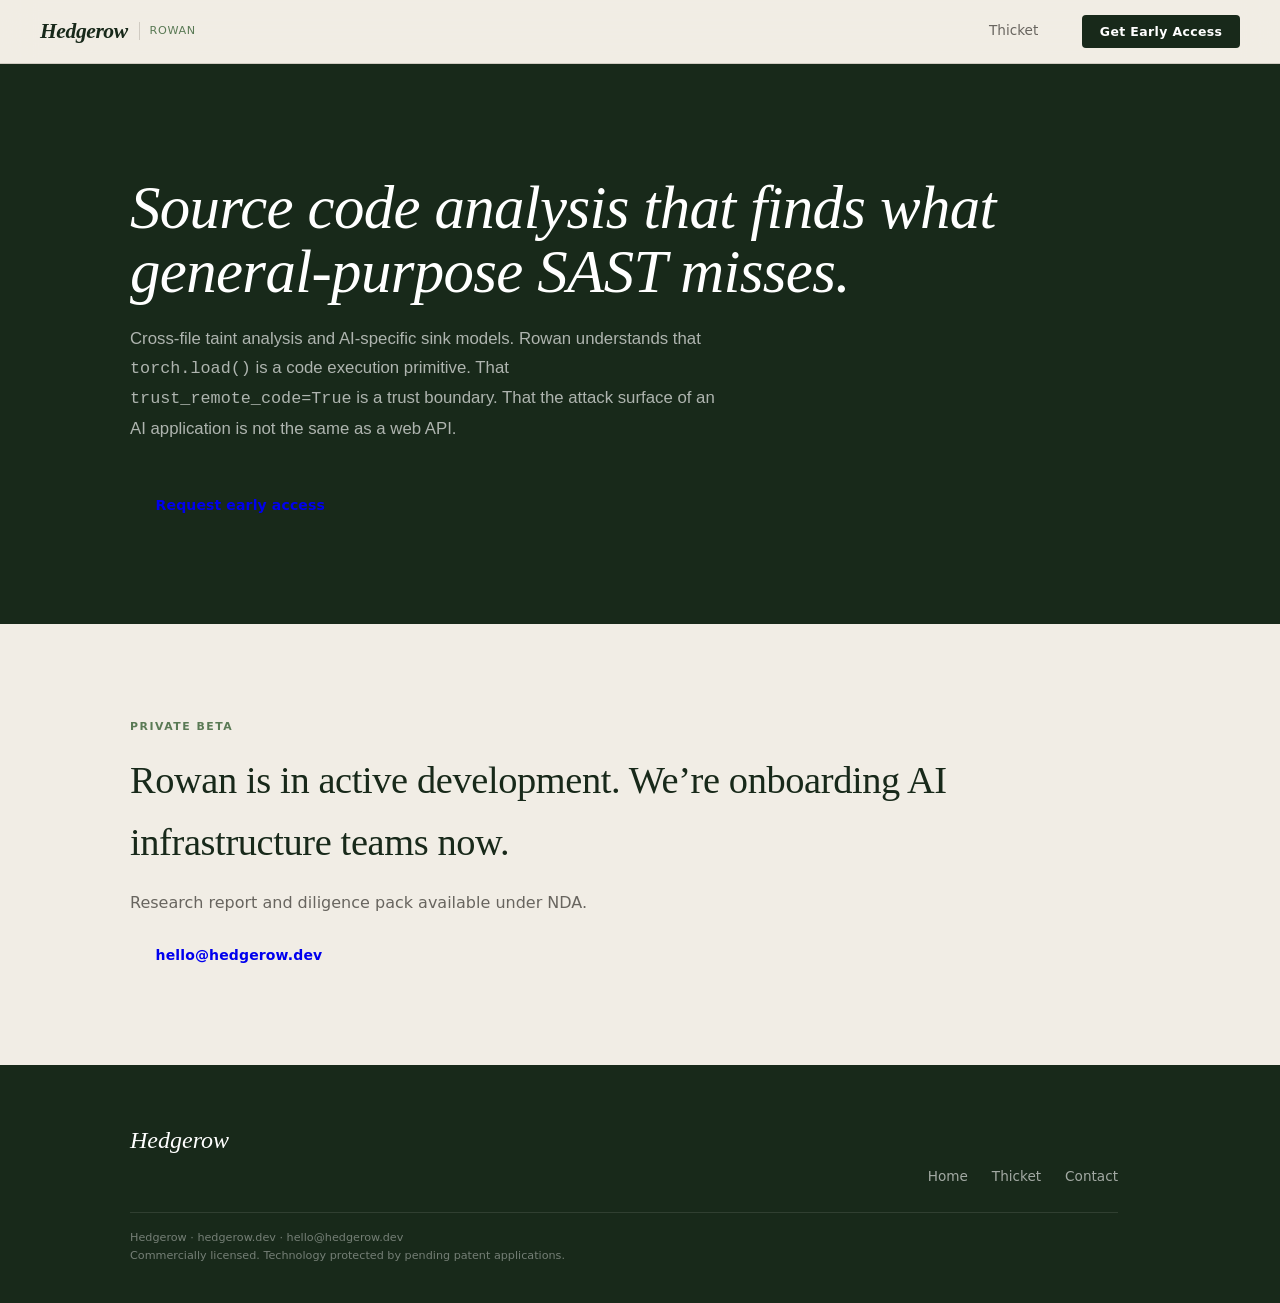
==== commit ca906776: "fix: consistent cross-product navigation across all pages Homepage:  Hedgerow | Thicket | Rowan | Co" ====
--- a/rowan/index.html
+++ b/rowan/index.html
@@ -21,13 +21,13 @@
     <span class="logo-tag">Rowan</span>
   </a>
   <div class="nav-links">
-    <a href="benchmarks.html">Benchmarks</a>
+    <a href="../thicket/index.html">Thicket</a>
     <a href="mailto:hello@hedgerow.dev" class="nav-cta">Get Early Access</a>
   </div>
   <button class="nav-hamburger" id="navToggle" aria-label="Toggle menu" aria-expanded="false"><span></span><span></span><span></span></button>
 </nav>
 <div class="nav-drawer" id="navDrawer">
-  <a href="benchmarks.html">Benchmarks</a>
+  <a href="../thicket/index.html">Thicket</a>
   <a href="mailto:hello@hedgerow.dev" class="nav-drawer-cta">Get Early Access &rarr;</a>
 </div>
 
@@ -37,35 +37,10 @@
     <p class="hero-sub">Cross-file taint analysis and AI-specific sink models. Rowan understands that <code>torch.load()</code> is a code execution primitive. That <code>trust_remote_code=True</code> is a trust boundary. That the attack surface of an AI application is not the same as a web API.</p>
     <div style="display:flex;gap:1rem;flex-wrap:wrap;margin-top:2.5rem">
       <a href="mailto:hello@hedgerow.dev" class="btn" style="background:#fff;color:var(--navy)">Request early access</a>
-      <a href="benchmarks.html" class="btn" style="background:transparent;color:rgba(255,255,255,.7);border:1.5px solid rgba(255,255,255,.25)">Read the findings &rarr;</a>
     </div>
   </div>
 </section>
 
-<section style="background:var(--bg);padding:5rem 0;border-bottom:1px solid var(--border)">
-  <div class="wrap">
-    <p class="section-label">Evidence</p>
-    <h2>Confirmed in production.</h2>
-    <p class="section-intro" style="margin-bottom:2.5rem">Findings in real codebases, confirmed exploitable, disclosed to maintainers. All missed by CodeQL and Semgrep.</p>
-    <div style="display:flex;flex-direction:column;gap:1px;border-top:1px solid var(--border)">
-      <div style="padding:1.25rem 0;border-bottom:1px solid var(--border);display:flex;justify-content:space-between;align-items:baseline;gap:2rem;flex-wrap:wrap">
-        <span style="font-weight:600;color:var(--text)">SGLang &mdash; three critical RCEs</span>
-        <span style="font-size:.78rem;color:var(--faint)">CVSS 10.0, 10.0, 8.1 &middot; April 2026</span>
-      </div>
-      <div style="padding:1.25rem 0;border-bottom:1px solid var(--border);display:flex;justify-content:space-between;align-items:baseline;gap:2rem;flex-wrap:wrap">
-        <span style="font-weight:600;color:var(--text)">Letta &mdash; two critical RCEs</span>
-        <span style="font-size:.78rem;color:var(--faint)">May 2026</span>
-      </div>
-      <div style="padding:1.25rem 0;border-bottom:1px solid var(--border);display:flex;justify-content:space-between;align-items:baseline;gap:2rem;flex-wrap:wrap">
-        <span style="font-weight:600;color:var(--text)">LangChain &mdash; CVE-2025-68664</span>
-        <span style="font-size:.78rem;color:var(--faint)">100% recall, zero false positives</span>
-      </div>
-    </div>
-    <p style="margin-top:1.25rem;font-size:.82rem;color:var(--faint)">
-      <a href="benchmarks.html" style="color:var(--sage);text-decoration:none;font-weight:600">Full findings &rarr;</a>
-    </p>
-  </div>
-</section>
 
 <section style="background:var(--navy);padding:5.5rem 0;text-align:left">
   <div class="wrap">
@@ -82,8 +57,7 @@
       <div class="footer-brand">Hedgerow</div>
       <div class="footer-links" style="justify-content:flex-start;margin-top:.5rem">
         <a href="../index.html">Home</a>
-        <a href="benchmarks.html">Benchmarks</a>
-        <a href="../thicket/index.html">Thicket</a>
+            <a href="../thicket/index.html">Thicket</a>
         <a href="mailto:hello@hedgerow.dev">Contact</a>
       </div>
     </div>
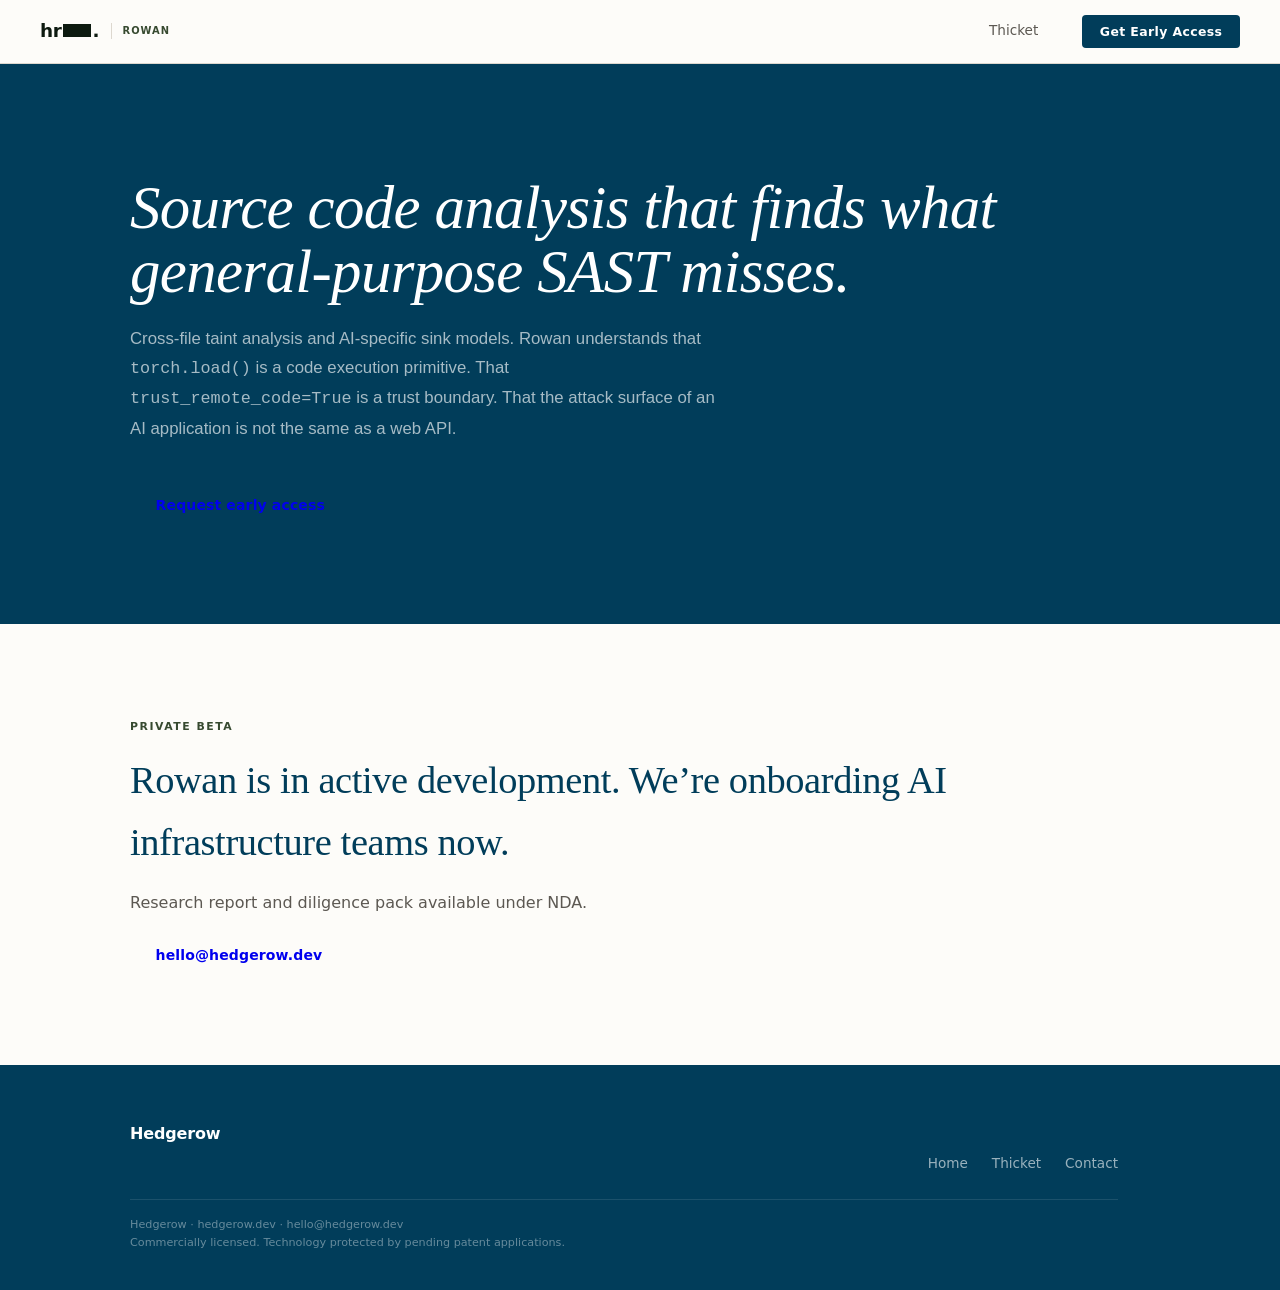
==== commit bdc6aea0: "brand: new colour palette + hr█. logo mark Colour palette — Moss Shadow / Stone Grey / Clay Warmth /" ====
--- a/rowan/index.html
+++ b/rowan/index.html
@@ -17,7 +17,7 @@
 
 <nav>
   <a class="nav-logo" href="../index.html">
-    <span class="logo-word">Hedgerow</span>
+    <span class="logo-mark">hr<span class="logo-block"></span>.</span>
     <span class="logo-tag">Rowan</span>
   </a>
   <div class="nav-links">
--- a/hedgerow.css
+++ b/hedgerow.css
@@ -2,27 +2,36 @@
 /* Fonts loaded via <link> in each HTML page (not @import) so CSP can apply SRI */
 
 :root {
-  /* Surfaces — warm parchment */
-  --bg:      #F1EDE5;
-  --surface: #E8E3DB;
-  --card:    #EBE7E0;
-  --border:  #D0CBC2;
+  /* ── Hedgerow brand palette ── */
+  --midnight:    #013D5A;   /* primary anchor — Midnight blue */
+  --lionsmane:   #FCF3E3;   /* warm paper surface */
+  --moss-shadow: #374A30;   /* deep muted forest — Moss Shadow */
+  --stone-grey:  #8A857E;   /* warm neutral — Stone Grey */
+  --clay-warmth: #BA7650;   /* earthy terracotta — Clay Warmth */
+
+  /* Surfaces */
+  --bg:      #FDFCF9;   /* near-white page base */
+  --surface: #F3F0EB;   /* light warm section */
+  --card:    #FCF3E3;   /* Lionsmane — card surface */
+  --border:  #DDD8CF;   /* warm stone border */
 
   /* Text */
-  --text:  #0F0F0E;
-  --muted: #68655F;
-  --faint: #ABA8A2;
-
-  /* Brand palette — deep forest */
-  --navy:       #18291A;
-  --navy-mid:   #213B23;
-  --navy-light: #2A4D2C;
-  --sage:       #5A7A55;
+  --text:  #0D1A10;   /* near-black, moss-rooted */
+  --muted: #5C5852;   /* Stone Grey–derived mid */
+  --faint: #9E9890;   /* light Stone Grey */
+
+  /* Brand roles — mapped to palette */
+  --navy:       #013D5A;   /* Midnight */
+  --navy-mid:   #024E72;
+  --navy-light: #025F8A;
+  --sage:       #374A30;   /* Moss Shadow — section labels, accents */
+  --celeste:    #B8C4B5;   /* Moss Shadow light — soft surface accent */
+  --amber:      #BA7650;   /* Clay Warmth — warm highlight */
+  --marigold:   #BA7650;   /* Clay Warmth */
 
   /* Semantic */
-  --red:   #A84030;
+  --red:   #B83228;
   --green: #2E6830;
-  --amber: #7A5C1E;
 }
 
 *,*::before,*::after { box-sizing:border-box; margin:0; padding:0 }
@@ -81,7 +90,7 @@
 /* ── Nav ── */
 nav {
   position:sticky; top:0; z-index:100;
-  background:rgba(241,237,229,0.93);
+  background:rgba(253,252,249,0.95);
   backdrop-filter:blur(16px);
   border-bottom:1px solid var(--border);
   padding:0 2.5rem;
@@ -89,21 +98,40 @@
   height:4rem;
 }
 .nav-logo {
-  display:inline-flex; align-items:center; gap:.6rem;
-  font-weight:600; font-size:1rem;
-  color:var(--navy); text-decoration:none;
-  letter-spacing:-.01em; margin-right:auto;
+  display:inline-flex; align-items:center; gap:.75rem;
+  text-decoration:none; margin-right:auto;
   white-space:nowrap; flex-shrink:0;
 }
-.nav-logo .logo-word {
-  font-family:'Cormorant Garamond', Georgia, serif;
-  font-size:1.35rem; font-weight:600; font-style:italic;
-  color:var(--navy); letter-spacing:-.02em;
-}
+
+/* ── "hr█." logo mark ── */
+.logo-mark {
+  font-family:'Avenir Next', 'Avenir', 'Century Gothic', 'Trebuchet MS', system-ui, sans-serif;
+  font-weight:700;
+  font-size:1.15rem;
+  letter-spacing:-.02em;
+  color:#0D1A10;   /* always near-black — logo is B&W */
+  display:inline-flex;
+  align-items:center;
+  gap:0;
+  line-height:1;
+}
+.logo-block {
+  display:inline-block;
+  width:1.55em;
+  height:0.68em;
+  background:currentColor;
+  margin:0 0.07em;
+  flex-shrink:0;
+  vertical-align:middle;
+  position:relative;
+  top:-.04em;
+}
+
 .nav-logo .logo-tag {
-  font-size:.7rem; font-weight:500; color:var(--sage);
-  letter-spacing:.06em; text-transform:uppercase;
-  border-left:1px solid var(--border); padding-left:.6rem; margin-left:.1rem;
+  font-family:'Avenir Next', 'Avenir', system-ui, sans-serif;
+  font-size:.62rem; font-weight:600; color:var(--sage);
+  letter-spacing:.1em; text-transform:uppercase;
+  border-left:1px solid var(--border); padding-left:.65rem;
 }
 .nav-links { display:flex; align-items:center; gap:2rem }
 nav a {
@@ -226,7 +254,7 @@
   padding:.2rem .6rem; border-radius:3px;
   background:var(--navy); color:#fff; margin-bottom:.5rem;
 }
-.layer-tag.k8s { background:var(--amber); color:#fff }
+.layer-tag.k8s { background:var(--marigold); color:#fff }
 
 /* ── Hero ── */
 .hero {
@@ -338,9 +366,9 @@
 }
 footer .wrap { display:grid; grid-template-columns:1fr auto; gap:2rem; align-items:start }
 .footer-brand {
-  font-family:'Cormorant Garamond', Georgia, serif;
-  font-style:italic; font-size:1.5rem; font-weight:400;
-  color:#fff; margin-bottom:.4rem;
+  font-family:'Avenir Next', 'Avenir', 'Century Gothic', system-ui, sans-serif;
+  font-style:normal; font-size:1rem; font-weight:700;
+  letter-spacing:-.01em; color:#fff; margin-bottom:.4rem;
 }
 .footer-sub { color:rgba(255,255,255,.5); font-size:.82rem; margin-bottom:1.1rem }
 .footer-links { display:flex; gap:1.5rem; flex-wrap:wrap; justify-content:flex-end }
@@ -367,10 +395,58 @@
 .nav-hamburger.open span:nth-child(2) { opacity:0 }
 .nav-hamburger.open span:nth-child(3) { transform:rotate(-45deg) translate(4.5px,-4.5px) }
 
+/* ── Nav dropdown ── */
+.nav-item { position:relative; display:inline-flex; align-items:center }
+.nav-item > a { display:inline-flex; align-items:center; gap:.3rem }
+.nav-item > a::after {
+  content:'';
+  display:inline-block; width:.42rem; height:.42rem;
+  border-right:1.5px solid currentColor; border-bottom:1.5px solid currentColor;
+  transform:rotate(45deg) translateY(-2px);
+  opacity:.55; transition:transform .2s;
+}
+.nav-dropdown {
+  position:absolute; top:calc(100% + .6rem); left:-.75rem;
+  background:var(--bg);
+  border:1px solid var(--border);
+  border-radius:6px;
+  min-width:170px;
+  padding:.35rem 0;
+  box-shadow:0 8px 28px rgba(1,61,90,.12);
+  z-index:200;
+  opacity:0; visibility:hidden;
+  transform:translateY(-6px);
+  transition:opacity .15s, transform .15s, visibility .15s;
+}
+.nav-item:hover .nav-dropdown,
+.nav-item:focus-within .nav-dropdown { opacity:1; visibility:visible; transform:translateY(0) }
+.nav-item:hover > a::after,
+.nav-item:focus-within > a::after { transform:rotate(-135deg) translateY(-2px); opacity:.7 }
+.nav-dropdown a {
+  display:block; padding:.45rem 1rem;
+  font-size:.8rem; font-weight:500;
+  color:var(--muted); text-decoration:none;
+  border-bottom:none !important; transition:color .12s;
+  white-space:nowrap;
+}
+.nav-dropdown a:hover { color:var(--navy); background:rgba(1,61,90,.04) }
+
+/* Drawer grouped sections */
+.drawer-section { padding:.25rem 0; border-bottom:1px solid var(--border) }
+.drawer-section:last-of-type { border-bottom:none }
+.drawer-section-label {
+  font-size:.62rem; font-weight:700; letter-spacing:.1em; text-transform:uppercase;
+  color:var(--faint); padding:.75rem 0 .35rem;
+}
+.drawer-section a {
+  padding:.6rem 0 .6rem .75rem; font-size:.9rem;
+  border-bottom:none;
+}
+
 /* ── Mobile drawer ── */
 .nav-drawer {
   display:none; position:fixed; top:4rem; left:0; right:0;
-  background:rgba(241,237,229,.97);
+  background:rgba(253,252,249,.98);
   backdrop-filter:blur(18px); -webkit-backdrop-filter:blur(18px);
   border-bottom:1px solid var(--border);
   z-index:99; flex-direction:column;
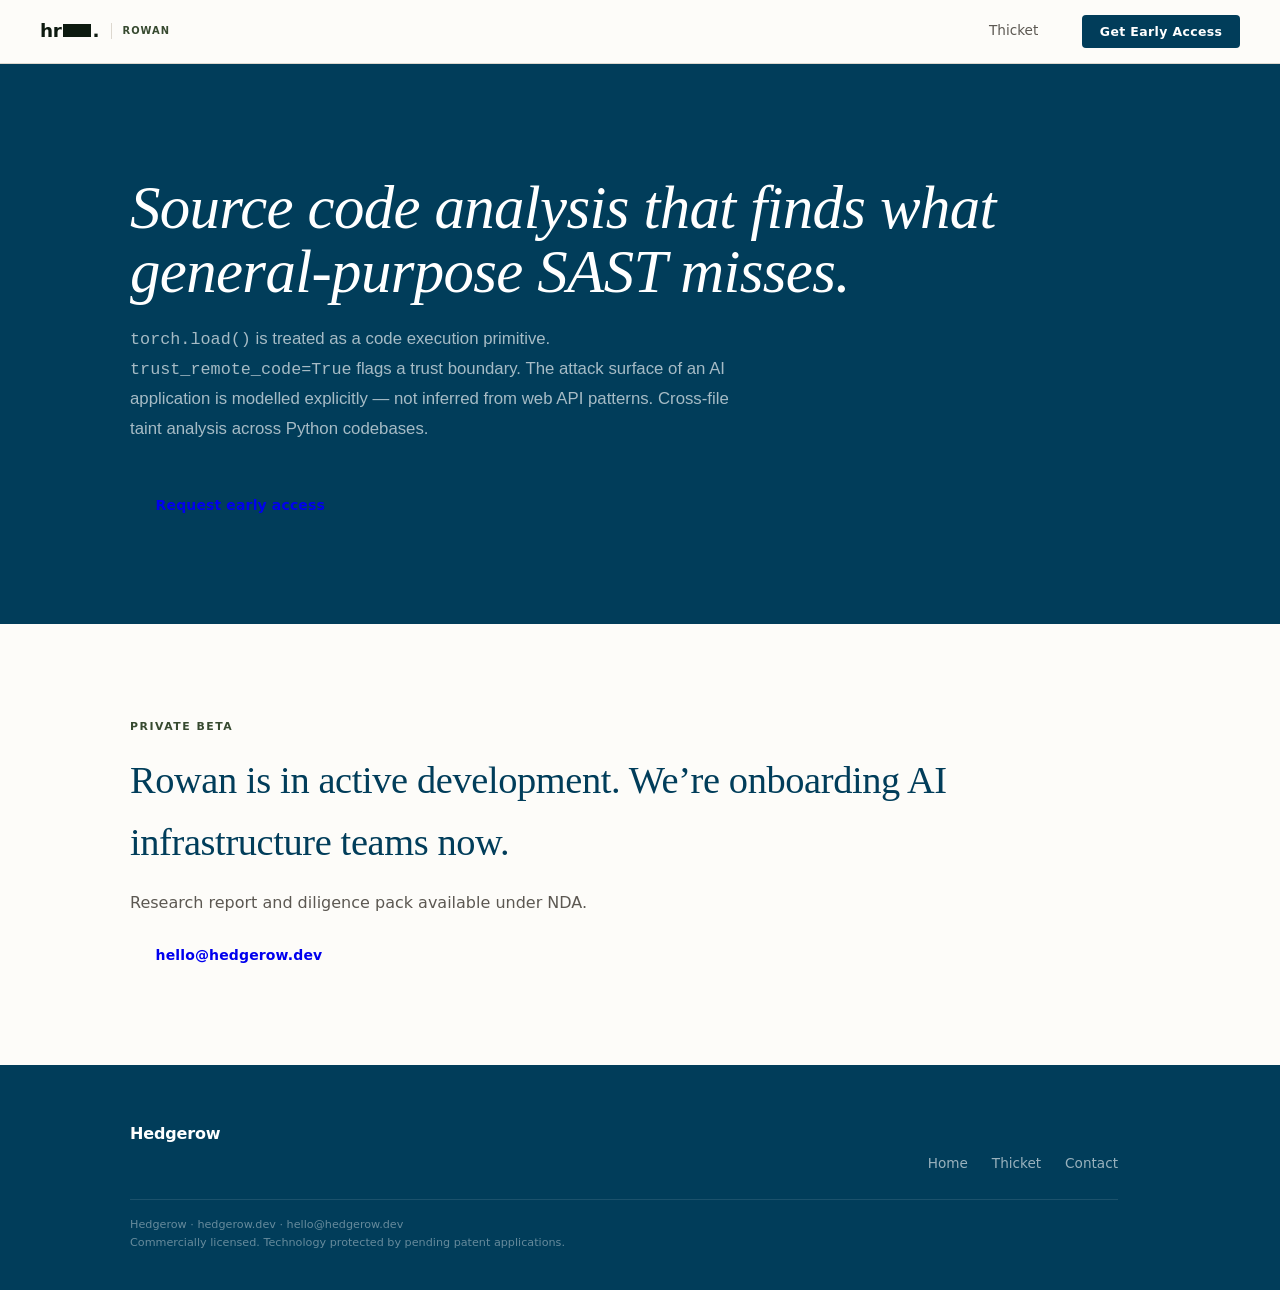
==== commit 343399b5: "copy: style guide alignment — three targeted fixes 1. Homepage h1    Before: 'AI applications introd" ====
--- a/rowan/index.html
+++ b/rowan/index.html
@@ -9,7 +9,7 @@
 <title>Rowan &mdash; Source Code Analysis for AI Infrastructure</title>
 <link rel="preconnect" href="https://fonts.googleapis.com">
 <link rel="preconnect" href="https://fonts.gstatic.com" crossorigin>
-<link href="https://fonts.googleapis.com/css2?family=Cormorant+Garamond:ital,wght@0,400;0,600;1,300;1,400;1,600&family=Inter:wght@300;400;500;600;700&display=swap" rel="stylesheet">
+<link href="https://fonts.googleapis.com/css2?family=Montserrat:wght@300;400;500;600;700&display=swap" rel="stylesheet">
 <link rel="stylesheet" href="../hedgerow.css">
 <link rel="stylesheet" href="rowan.css">
 </head>
@@ -34,7 +34,7 @@
 <section class="rowan-hero">
   <div class="wrap">
     <h1>Source code analysis that finds what general-purpose SAST misses.</h1>
-    <p class="hero-sub">Cross-file taint analysis and AI-specific sink models. Rowan understands that <code>torch.load()</code> is a code execution primitive. That <code>trust_remote_code=True</code> is a trust boundary. That the attack surface of an AI application is not the same as a web API.</p>
+    <p class="hero-sub"><code>torch.load()</code> is treated as a code execution primitive. <code>trust_remote_code=True</code> flags a trust boundary. The attack surface of an AI application is modelled explicitly &mdash; not inferred from web API patterns. Cross-file taint analysis across Python codebases.</p>
     <div style="display:flex;gap:1rem;flex-wrap:wrap;margin-top:2.5rem">
       <a href="mailto:hello@hedgerow.dev" class="btn" style="background:#fff;color:var(--navy)">Request early access</a>
     </div>
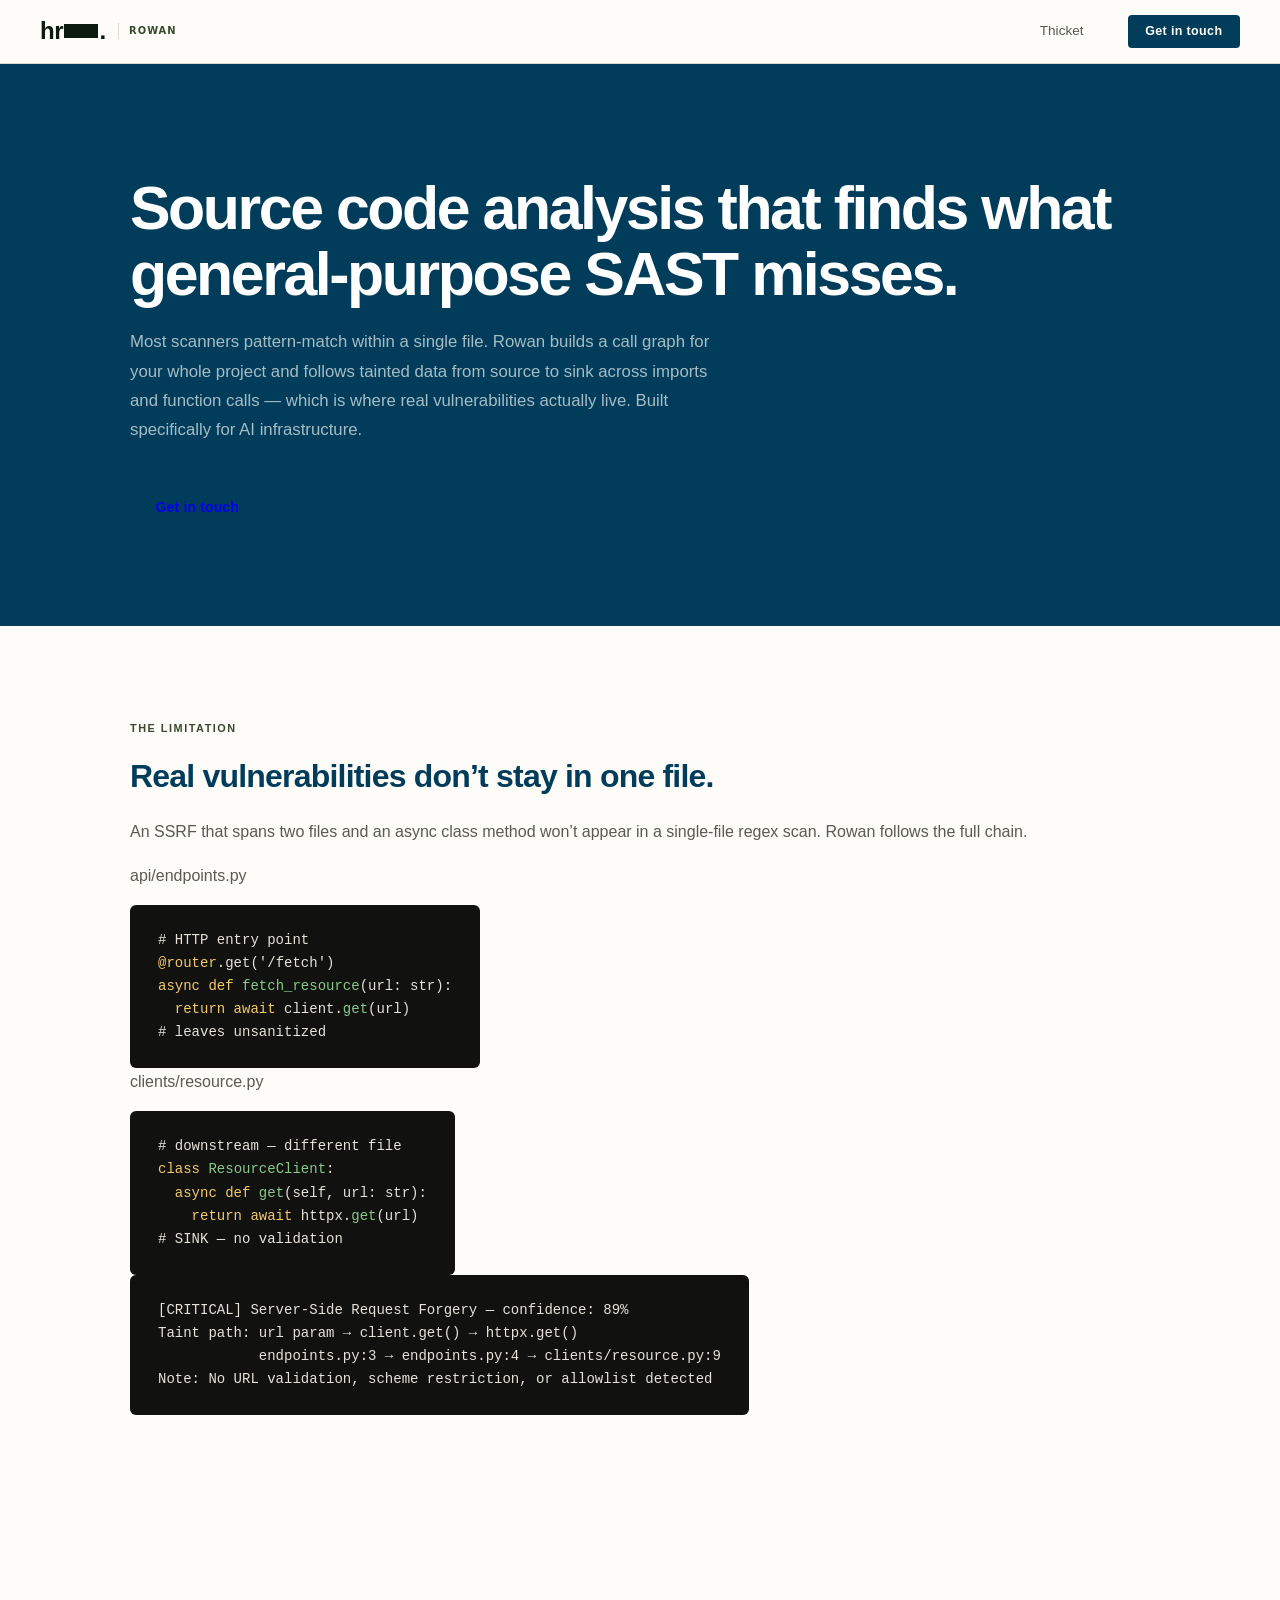
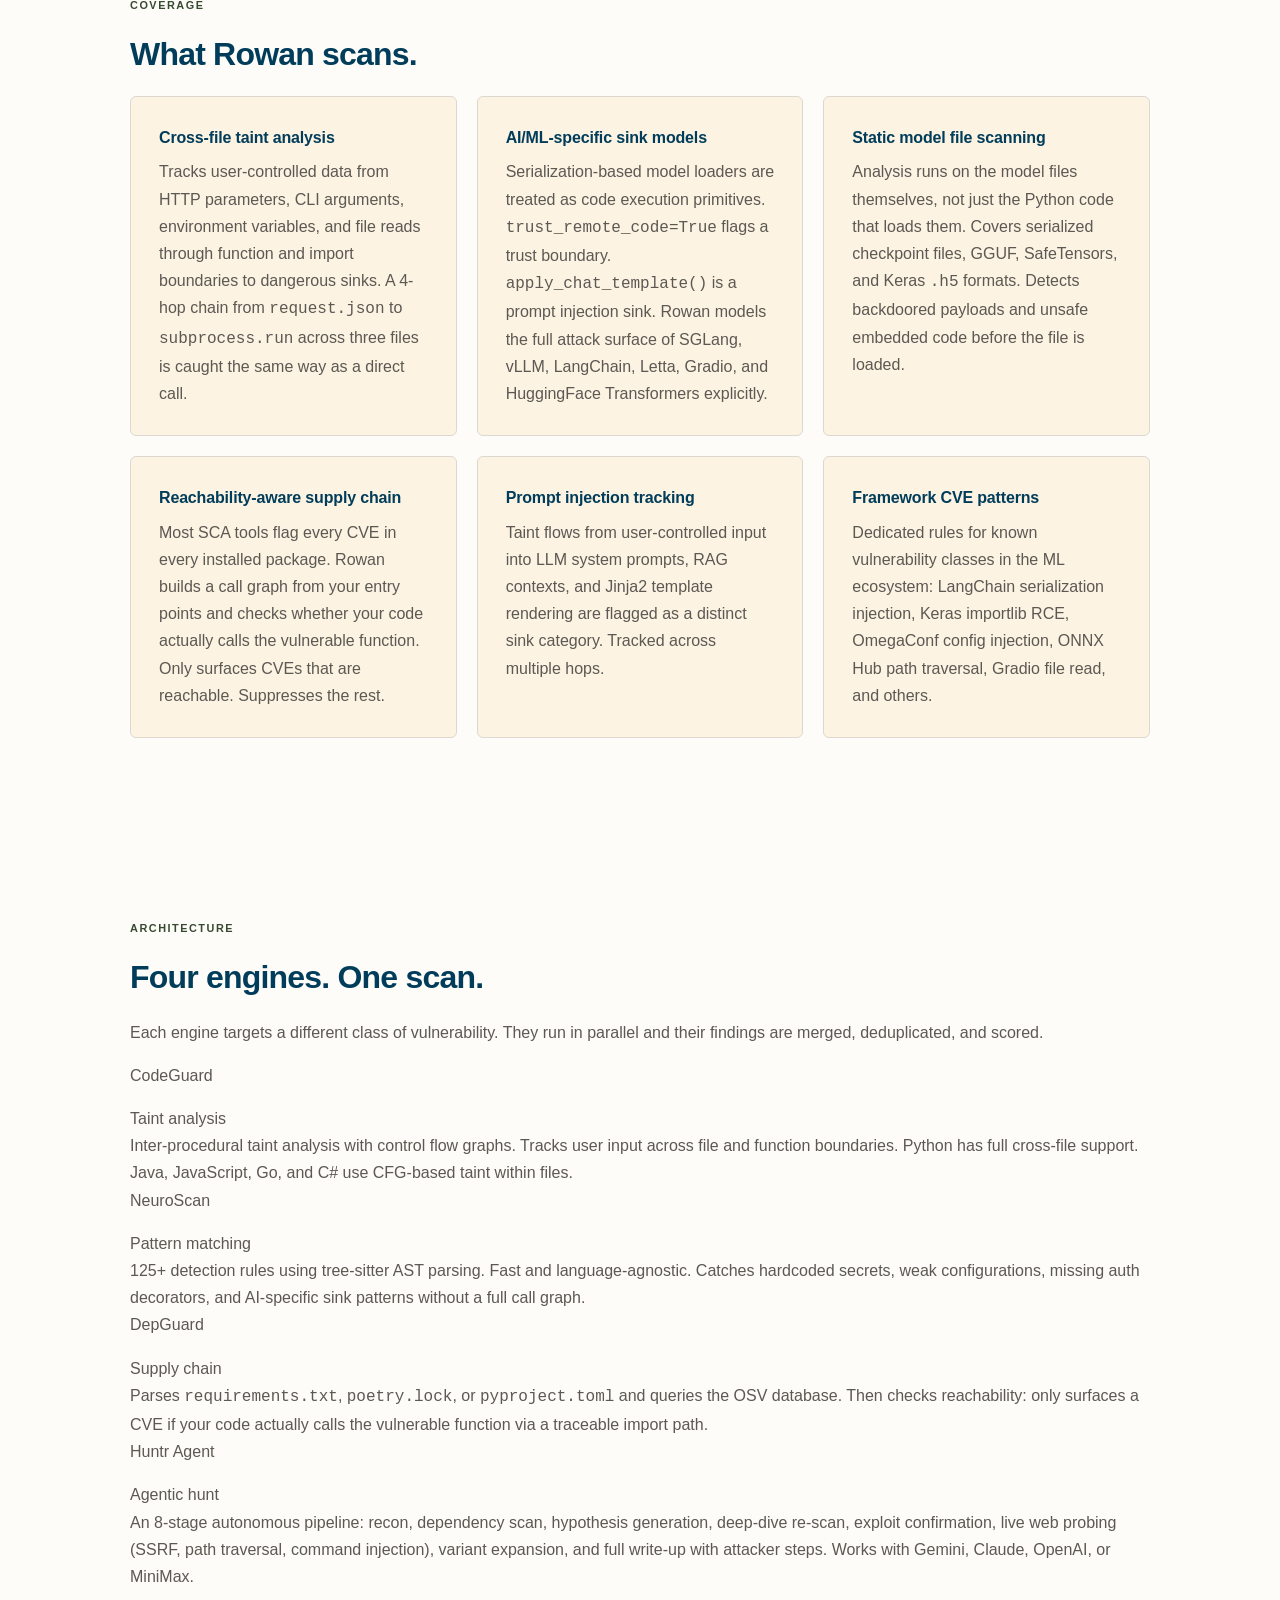
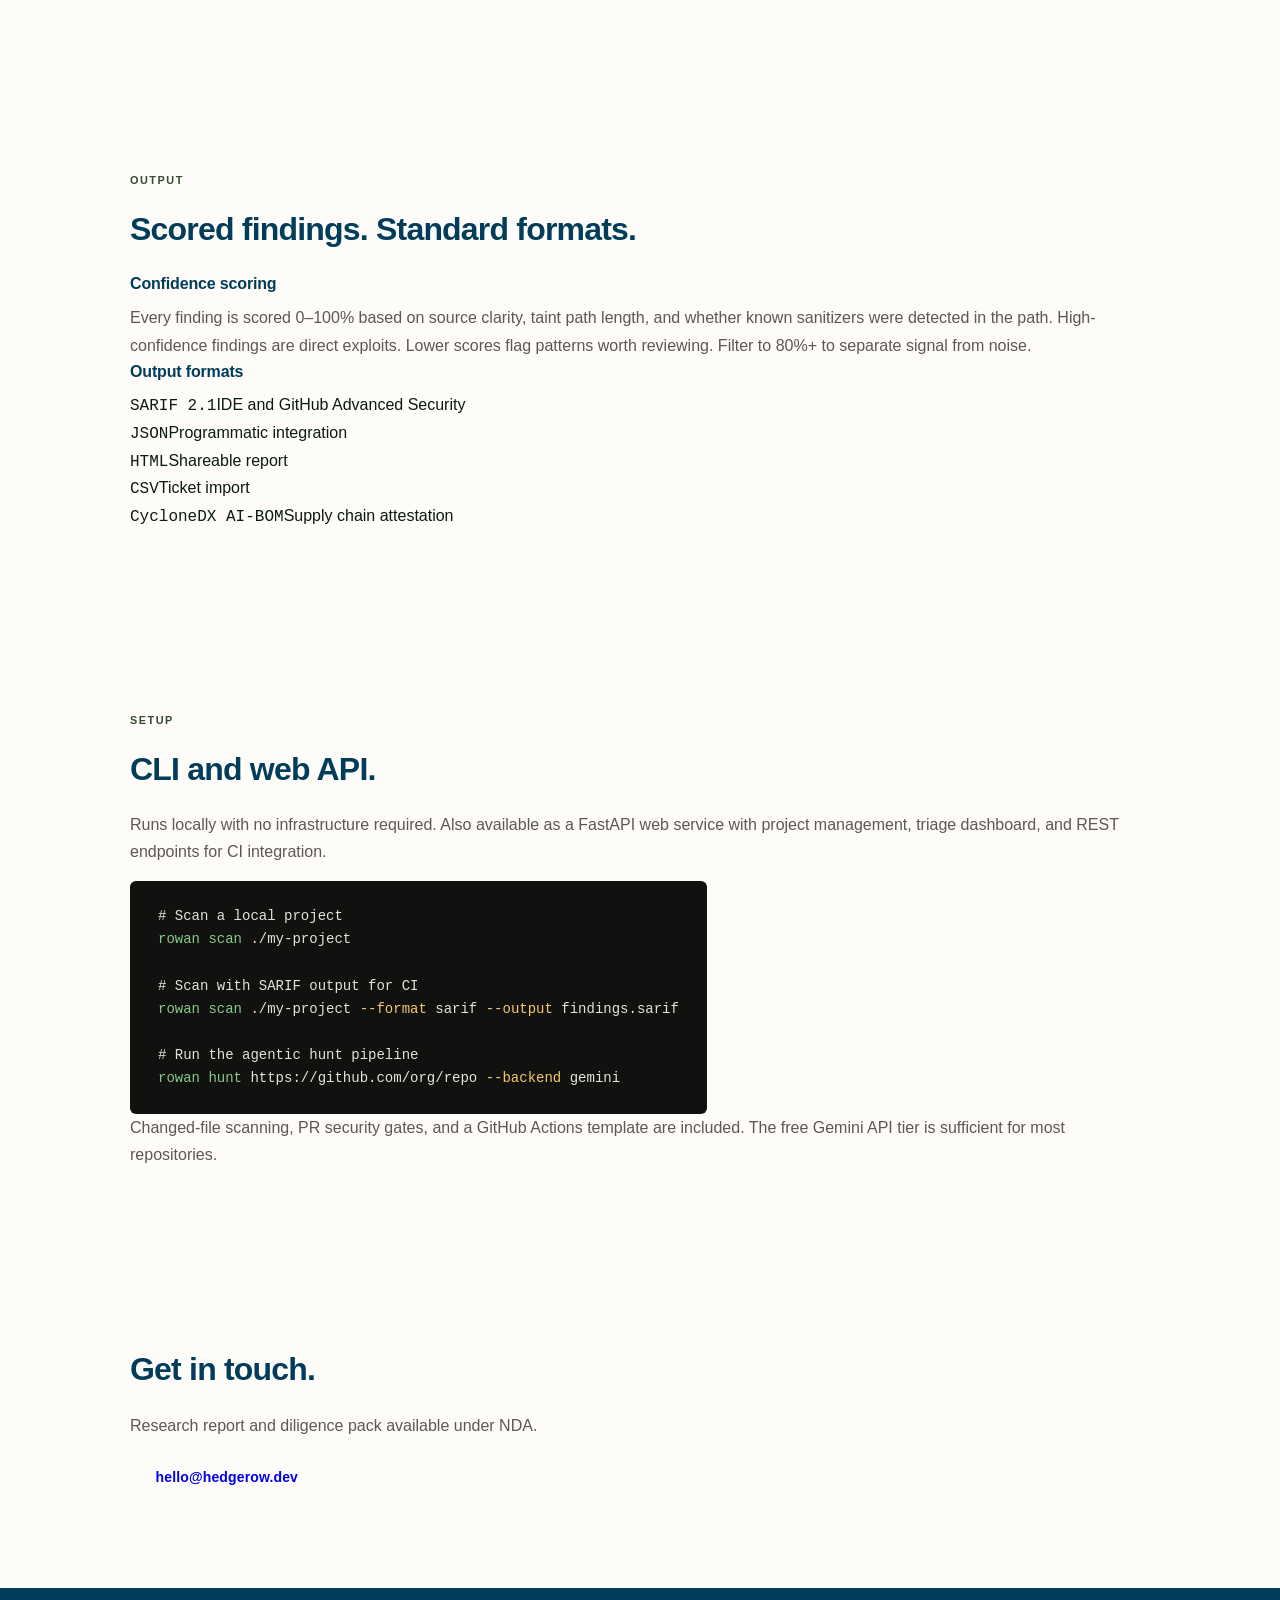
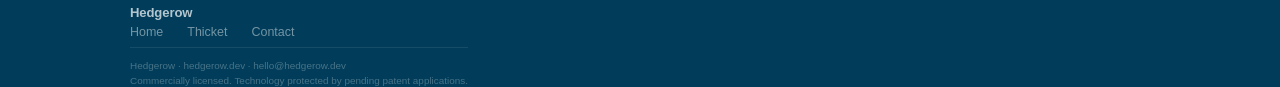
==== commit 423c4d87: "feat(rowan): rebuild page with full product content from codebase Was: hero + CTA only (~70 lines, e" ====
--- a/rowan/index.html
+++ b/rowan/index.html
@@ -22,32 +22,203 @@
   </a>
   <div class="nav-links">
     <a href="../thicket/index.html">Thicket</a>
-    <a href="mailto:hello@hedgerow.dev" class="nav-cta">Get Early Access</a>
+    <a href="mailto:hello@hedgerow.dev" class="nav-cta">Get in touch</a>
   </div>
   <button class="nav-hamburger" id="navToggle" aria-label="Toggle menu" aria-expanded="false"><span></span><span></span><span></span></button>
 </nav>
 <div class="nav-drawer" id="navDrawer">
   <a href="../thicket/index.html">Thicket</a>
-  <a href="mailto:hello@hedgerow.dev" class="nav-drawer-cta">Get Early Access &rarr;</a>
+  <a href="mailto:hello@hedgerow.dev" class="nav-drawer-cta">Get in touch &rarr;</a>
 </div>
 
+<!-- Hero -->
 <section class="rowan-hero">
   <div class="wrap">
     <h1>Source code analysis that finds what general-purpose SAST misses.</h1>
-    <p class="hero-sub"><code>torch.load()</code> is treated as a code execution primitive. <code>trust_remote_code=True</code> flags a trust boundary. The attack surface of an AI application is modelled explicitly &mdash; not inferred from web API patterns. Cross-file taint analysis across Python codebases.</p>
+    <p class="hero-sub">Most scanners pattern-match within a single file. Rowan builds a call graph for your whole project and follows tainted data from source to sink across imports and function calls &mdash; which is where real vulnerabilities actually live. Built specifically for AI infrastructure.</p>
     <div style="display:flex;gap:1rem;flex-wrap:wrap;margin-top:2.5rem">
-      <a href="mailto:hello@hedgerow.dev" class="btn" style="background:#fff;color:var(--navy)">Request early access</a>
-    </div>
-  </div>
-</section>
-
-
-<section style="background:var(--navy);padding:5.5rem 0;text-align:left">
-  <div class="wrap">
-    <p class="section-label" style="color:rgba(255,255,255,.35)">Private beta</p>
-    <h2 style="color:#fff;font-size:clamp(1.6rem,3.5vw,2.4rem);max-width:560px">Rowan is in active development. We&rsquo;re onboarding AI infrastructure teams now.</h2>
-    <p style="color:rgba(255,255,255,.55);max-width:480px;margin:1.25rem 0 2.25rem;font-size:.95rem;line-height:1.75">Research report and diligence pack available under NDA.</p>
-    <a href="mailto:hello@hedgerow.dev" class="btn" style="background:#fff;color:var(--navy)">hello@hedgerow.dev</a>
+      <a href="mailto:hello@hedgerow.dev" class="btn" style="background:#fff;color:var(--navy);font-weight:600">Get in touch</a>
+    </div>
+  </div>
+</section>
+
+<!-- The problem -->
+<section style="background:var(--bg);padding:5rem 0;border-bottom:1px solid var(--border)">
+  <div class="wrap">
+    <p class="section-label">The limitation</p>
+    <h2>Real vulnerabilities don&rsquo;t stay in one file.</h2>
+    <p style="color:var(--muted);max-width:680px;line-height:1.8;margin-bottom:2rem">An SSRF that spans two files and an async class method won&rsquo;t appear in a single-file regex scan. Rowan follows the full chain.</p>
+
+    <div style="display:grid;grid-template-columns:1fr 1fr;gap:1.5rem;max-width:860px">
+      <div>
+        <p style="font-size:.7rem;font-weight:700;letter-spacing:.1em;text-transform:uppercase;color:var(--sage);margin-bottom:.75rem">api/endpoints.py</p>
+        <div class="code-block" style="display:block;font-size:.78rem">
+          <div style="color:var(--faint)"># HTTP entry point</div>
+          <div><span class="flag">@router</span>.get(<span style="color:#E6A87C">'/fetch'</span>)</div>
+          <div><span class="flag">async def</span> <span class="cmd">fetch_resource</span>(url: str):</div>
+          <div>&nbsp;&nbsp;<span class="flag">return await</span> client.<span class="cmd">get</span>(url)</div>
+          <div style="color:var(--faint);margin-top:.5rem"># leaves unsanitized</div>
+        </div>
+      </div>
+      <div>
+        <p style="font-size:.7rem;font-weight:700;letter-spacing:.1em;text-transform:uppercase;color:var(--sage);margin-bottom:.75rem">clients/resource.py</p>
+        <div class="code-block" style="display:block;font-size:.78rem">
+          <div style="color:var(--faint)"># downstream — different file</div>
+          <div><span class="flag">class</span> <span class="cmd">ResourceClient</span>:</div>
+          <div>&nbsp;&nbsp;<span class="flag">async def</span> <span class="cmd">get</span>(self, url: str):</div>
+          <div>&nbsp;&nbsp;&nbsp;&nbsp;<span class="flag">return await</span> httpx.<span class="cmd">get</span>(url)</div>
+          <div style="color:#E87070;margin-top:.5rem"># SINK — no validation</div>
+        </div>
+      </div>
+    </div>
+
+    <div style="margin-top:1.5rem;max-width:860px">
+      <div class="code-block" style="display:block;font-size:.78rem">
+        <div style="color:#E87070;font-weight:600">[CRITICAL] Server-Side Request Forgery &mdash; confidence: 89%</div>
+        <div style="color:var(--faint);margin-top:.4rem">Taint path: url param &rarr; client.get() &rarr; httpx.get()</div>
+        <div style="color:var(--faint)">&nbsp;&nbsp;&nbsp;&nbsp;&nbsp;&nbsp;&nbsp;&nbsp;&nbsp;&nbsp;&nbsp;&nbsp;endpoints.py:3 &rarr; endpoints.py:4 &rarr; clients/resource.py:9</div>
+        <div style="color:var(--faint);margin-top:.2rem">Note: No URL validation, scheme restriction, or allowlist detected</div>
+      </div>
+    </div>
+  </div>
+</section>
+
+<!-- What Rowan covers -->
+<section style="background:var(--surface);padding:5rem 0;border-bottom:1px solid var(--border)">
+  <div class="wrap">
+    <p class="section-label">Coverage</p>
+    <h2>What Rowan scans.</h2>
+    <div class="card-grid" style="margin-top:2.5rem">
+
+      <div class="card">
+        <h3>Cross-file taint analysis</h3>
+        <p>Tracks user-controlled data from HTTP parameters, CLI arguments, environment variables, and file reads through function and import boundaries to dangerous sinks. A 4-hop chain from <code>request.json</code> to <code>subprocess.run</code> across three files is caught the same way as a direct call.</p>
+      </div>
+
+      <div class="card">
+        <h3>AI/ML-specific sink models</h3>
+        <p>Serialization-based model loaders are treated as code execution primitives. <code>trust_remote_code=True</code> flags a trust boundary. <code>apply_chat_template()</code> is a prompt injection sink. Rowan models the full attack surface of SGLang, vLLM, LangChain, Letta, Gradio, and HuggingFace Transformers explicitly.</p>
+      </div>
+
+      <div class="card">
+        <h3>Static model file scanning</h3>
+        <p>Analysis runs on the model files themselves, not just the Python code that loads them. Covers serialized checkpoint files, GGUF, SafeTensors, and Keras <code>.h5</code> formats. Detects backdoored payloads and unsafe embedded code before the file is loaded.</p>
+      </div>
+
+      <div class="card">
+        <h3>Reachability-aware supply chain</h3>
+        <p>Most SCA tools flag every CVE in every installed package. Rowan builds a call graph from your entry points and checks whether your code actually calls the vulnerable function. Only surfaces CVEs that are reachable. Suppresses the rest.</p>
+      </div>
+
+      <div class="card">
+        <h3>Prompt injection tracking</h3>
+        <p>Taint flows from user-controlled input into LLM system prompts, RAG contexts, and Jinja2 template rendering are flagged as a distinct sink category. Tracked across multiple hops.</p>
+      </div>
+
+      <div class="card">
+        <h3>Framework CVE patterns</h3>
+        <p>Dedicated rules for known vulnerability classes in the ML ecosystem: LangChain serialization injection, Keras importlib RCE, OmegaConf config injection, ONNX Hub path traversal, Gradio file read, and others.</p>
+      </div>
+
+    </div>
+  </div>
+</section>
+
+<!-- Four engines -->
+<section style="background:var(--bg);padding:5rem 0;border-bottom:1px solid var(--border)">
+  <div class="wrap">
+    <p class="section-label">Architecture</p>
+    <h2>Four engines. One scan.</h2>
+    <p style="color:var(--muted);max-width:640px;line-height:1.8;margin-bottom:2.5rem">Each engine targets a different class of vulnerability. They run in parallel and their findings are merged, deduplicated, and scored.</p>
+
+    <div style="display:flex;flex-direction:column;gap:0;border-top:1px solid var(--border);max-width:860px">
+
+      <div style="display:grid;grid-template-columns:10rem 1fr;gap:2rem;padding:2rem 0;border-bottom:1px solid var(--border)">
+        <div>
+          <p style="font-weight:700;color:var(--navy);font-size:.95rem;margin-bottom:.25rem">CodeGuard</p>
+          <p style="font-size:.7rem;font-weight:600;letter-spacing:.08em;text-transform:uppercase;color:var(--sage);margin:0">Taint analysis</p>
+        </div>
+        <p style="color:var(--muted);font-size:.9rem;line-height:1.75;margin:0">Inter-procedural taint analysis with control flow graphs. Tracks user input across file and function boundaries. Python has full cross-file support. Java, JavaScript, Go, and C# use CFG-based taint within files.</p>
+      </div>
+
+      <div style="display:grid;grid-template-columns:10rem 1fr;gap:2rem;padding:2rem 0;border-bottom:1px solid var(--border)">
+        <div>
+          <p style="font-weight:700;color:var(--navy);font-size:.95rem;margin-bottom:.25rem">NeuroScan</p>
+          <p style="font-size:.7rem;font-weight:600;letter-spacing:.08em;text-transform:uppercase;color:var(--sage);margin:0">Pattern matching</p>
+        </div>
+        <p style="color:var(--muted);font-size:.9rem;line-height:1.75;margin:0">125+ detection rules using tree-sitter AST parsing. Fast and language-agnostic. Catches hardcoded secrets, weak configurations, missing auth decorators, and AI-specific sink patterns without a full call graph.</p>
+      </div>
+
+      <div style="display:grid;grid-template-columns:10rem 1fr;gap:2rem;padding:2rem 0;border-bottom:1px solid var(--border)">
+        <div>
+          <p style="font-weight:700;color:var(--navy);font-size:.95rem;margin-bottom:.25rem">DepGuard</p>
+          <p style="font-size:.7rem;font-weight:600;letter-spacing:.08em;text-transform:uppercase;color:var(--sage);margin:0">Supply chain</p>
+        </div>
+        <p style="color:var(--muted);font-size:.9rem;line-height:1.75;margin:0">Parses <code>requirements.txt</code>, <code>poetry.lock</code>, or <code>pyproject.toml</code> and queries the OSV database. Then checks reachability: only surfaces a CVE if your code actually calls the vulnerable function via a traceable import path.</p>
+      </div>
+
+      <div style="display:grid;grid-template-columns:10rem 1fr;gap:2rem;padding:2rem 0">
+        <div>
+          <p style="font-weight:700;color:var(--navy);font-size:.95rem;margin-bottom:.25rem">Huntr Agent</p>
+          <p style="font-size:.7rem;font-weight:600;letter-spacing:.08em;text-transform:uppercase;color:var(--sage);margin:0">Agentic hunt</p>
+        </div>
+        <p style="color:var(--muted);font-size:.9rem;line-height:1.75;margin:0">An 8-stage autonomous pipeline: recon, dependency scan, hypothesis generation, deep-dive re-scan, exploit confirmation, live web probing (SSRF, path traversal, command injection), variant expansion, and full write-up with attacker steps. Works with Gemini, Claude, OpenAI, or MiniMax.</p>
+      </div>
+
+    </div>
+  </div>
+</section>
+
+<!-- Confidence scoring -->
+<section style="background:var(--surface);padding:5rem 0;border-bottom:1px solid var(--border)">
+  <div class="wrap">
+    <p class="section-label">Output</p>
+    <h2>Scored findings. Standard formats.</h2>
+    <div style="display:grid;grid-template-columns:1fr 1fr;gap:3rem;margin-top:2.5rem;max-width:860px">
+      <div>
+        <h3>Confidence scoring</h3>
+        <p>Every finding is scored 0&ndash;100% based on source clarity, taint path length, and whether known sanitizers were detected in the path. High-confidence findings are direct exploits. Lower scores flag patterns worth reviewing. Filter to 80%+ to separate signal from noise.</p>
+      </div>
+      <div>
+        <h3>Output formats</h3>
+        <div style="display:flex;flex-direction:column;gap:.5rem;margin-top:.75rem">
+          <div style="display:flex;gap:.875rem;align-items:baseline"><code style="font-size:.78rem;font-weight:700;color:var(--navy);background:rgba(1,61,90,.06);padding:.15rem .45rem;border-radius:3px">SARIF 2.1</code><span style="font-size:.875rem;color:var(--muted)">IDE and GitHub Advanced Security</span></div>
+          <div style="display:flex;gap:.875rem;align-items:baseline"><code style="font-size:.78rem;font-weight:700;color:var(--navy);background:rgba(1,61,90,.06);padding:.15rem .45rem;border-radius:3px">JSON</code><span style="font-size:.875rem;color:var(--muted)">Programmatic integration</span></div>
+          <div style="display:flex;gap:.875rem;align-items:baseline"><code style="font-size:.78rem;font-weight:700;color:var(--navy);background:rgba(1,61,90,.06);padding:.15rem .45rem;border-radius:3px">HTML</code><span style="font-size:.875rem;color:var(--muted)">Shareable report</span></div>
+          <div style="display:flex;gap:.875rem;align-items:baseline"><code style="font-size:.78rem;font-weight:700;color:var(--navy);background:rgba(1,61,90,.06);padding:.15rem .45rem;border-radius:3px">CSV</code><span style="font-size:.875rem;color:var(--muted)">Ticket import</span></div>
+          <div style="display:flex;gap:.875rem;align-items:baseline"><code style="font-size:.78rem;font-weight:700;color:var(--navy);background:rgba(1,61,90,.06);padding:.15rem .45rem;border-radius:3px">CycloneDX AI-BOM</code><span style="font-size:.875rem;color:var(--muted)">Supply chain attestation</span></div>
+        </div>
+      </div>
+    </div>
+  </div>
+</section>
+
+<!-- Setup -->
+<section style="background:var(--bg);padding:5rem 0;border-bottom:1px solid var(--border)">
+  <div class="wrap">
+    <p class="section-label">Setup</p>
+    <h2>CLI and web API.</h2>
+    <p style="color:var(--muted);max-width:640px;line-height:1.8;margin-bottom:2rem">Runs locally with no infrastructure required. Also available as a FastAPI web service with project management, triage dashboard, and REST endpoints for CI integration.</p>
+    <div class="code-block" style="display:block;max-width:580px">
+      <div style="color:var(--faint);font-size:.73rem;margin-bottom:.5rem"># Scan a local project</div>
+      <div><span class="cmd">rowan scan</span> ./my-project</div>
+      <br>
+      <div style="color:var(--faint);font-size:.73rem;margin-bottom:.5rem"># Scan with SARIF output for CI</div>
+      <div><span class="cmd">rowan scan</span> ./my-project <span class="flag">--format</span> sarif <span class="flag">--output</span> findings.sarif</div>
+      <br>
+      <div style="color:var(--faint);font-size:.73rem;margin-bottom:.5rem"># Run the agentic hunt pipeline</div>
+      <div><span class="cmd">rowan hunt</span> https://github.com/org/repo <span class="flag">--backend</span> gemini</div>
+    </div>
+    <p style="margin-top:1.5rem;font-size:.875rem;color:var(--muted)">Changed-file scanning, PR security gates, and a GitHub Actions template are included. The free Gemini API tier is sufficient for most repositories.</p>
+  </div>
+</section>
+
+<!-- CTA -->
+<section style="background:var(--navy);padding:5rem 0">
+  <div class="wrap">
+    <h2 style="color:#fff;max-width:520px">Get in touch.</h2>
+    <p style="color:rgba(255,255,255,.55);max-width:480px;margin:1rem 0 2rem;font-size:.95rem;line-height:1.75">Research report and diligence pack available under NDA.</p>
+    <a href="mailto:hello@hedgerow.dev" class="btn" style="background:#fff;color:var(--navy);font-weight:600">hello@hedgerow.dev</a>
   </div>
 </section>
 
@@ -57,7 +228,7 @@
       <div class="footer-brand">Hedgerow</div>
       <div class="footer-links" style="justify-content:flex-start;margin-top:.5rem">
         <a href="../index.html">Home</a>
-            <a href="../thicket/index.html">Thicket</a>
+        <a href="../thicket/index.html">Thicket</a>
         <a href="mailto:hello@hedgerow.dev">Contact</a>
       </div>
     </div>
--- a/hedgerow.css
+++ b/hedgerow.css
@@ -38,40 +38,33 @@
 
 html { font-size:16px; scroll-behavior:smooth }
 body {
-  font-family:'Inter', system-ui, sans-serif;
+  font-family:'Avenir Next', 'Avenir', 'Century Gothic', 'Montserrat', sans-serif;
   background:var(--bg);
   color:var(--text);
   line-height:1.6;
   -webkit-font-smoothing:antialiased;
 }
 
-/* ── Typography ── */
+/* ── Typography — Inter throughout, per style guide ── */
 h1 {
-  font-family:'Cormorant Garamond', Georgia, serif;
-  font-size:clamp(2.6rem,6vw,4.2rem);
-  font-weight:400;
-  font-style:italic;
-  letter-spacing:-.01em;
-  line-height:1.05;
+  font-family:'Avenir Next', 'Avenir', 'Century Gothic', 'Montserrat', sans-serif;
+  font-size:clamp(2.2rem,5vw,3.8rem);
+  font-weight:700;
+  letter-spacing:-.04em;
+  line-height:1.08;
   color:var(--navy);
 }
 h2 {
-  font-family:'Cormorant Garamond', Georgia, serif;
-  font-size:clamp(1.6rem,3.5vw,2.4rem);
-  font-weight:400;
-  letter-spacing:-.01em;
+  font-family:'Avenir Next', 'Avenir', 'Century Gothic', 'Montserrat', sans-serif;
+  font-size:clamp(1.4rem,3vw,2rem);
+  font-weight:600;
+  letter-spacing:-.025em;
   color:var(--navy);
   margin-bottom:1rem;
 }
-h3 { font-size:1.05rem; font-weight:600; color:var(--navy); margin-bottom:.5rem }
+h3 { font-size:1rem; font-weight:600; color:var(--navy); margin-bottom:.5rem; letter-spacing:-.01em }
 p { color:var(--muted); line-height:1.7; margin-bottom:1rem }
 p:last-child { margin-bottom:0 }
-
-.display {
-  font-family:'Cormorant Garamond', Georgia, serif;
-  font-style:italic;
-  font-weight:300;
-}
 
 .section-label {
   display:inline-block;
@@ -105,11 +98,11 @@
 
 /* ── "hr█." logo mark ── */
 .logo-mark {
-  font-family:'Avenir Next', 'Avenir', 'Century Gothic', 'Trebuchet MS', system-ui, sans-serif;
+  font-family:'Avenir Next', 'Avenir', 'Century Gothic', 'Montserrat', sans-serif;
   font-weight:700;
-  font-size:1.15rem;
+  font-size:1.5rem;
   letter-spacing:-.02em;
-  color:#0D1A10;   /* always near-black — logo is B&W */
+  color:#0D1A10;
   display:inline-flex;
   align-items:center;
   gap:0;
@@ -117,14 +110,11 @@
 }
 .logo-block {
   display:inline-block;
-  width:1.55em;
-  height:0.68em;
+  width:1.4em;
+  height:0.62em;
   background:currentColor;
-  margin:0 0.07em;
+  margin:0 0.06em;
   flex-shrink:0;
-  vertical-align:middle;
-  position:relative;
-  top:-.04em;
 }
 
 .nav-logo .logo-tag {
@@ -291,9 +281,9 @@
   border-radius:6px; padding:1.5rem 1.25rem;
 }
 .stat-num {
-  font-family:'Cormorant Garamond', Georgia, serif;
-  font-size:2.8rem; font-weight:400;
-  color:var(--navy); letter-spacing:-.02em;
+  font-family:'Avenir Next', 'Avenir', 'Century Gothic', 'Montserrat', sans-serif;
+  font-size:2.8rem; font-weight:700;
+  color:var(--navy); letter-spacing:-.04em;
   display:block; line-height:1;
 }
 .stat-label { font-size:.78rem; color:var(--muted); margin-top:.4rem }
@@ -322,7 +312,7 @@
 }
 .page-header h1 { color:#fff; font-size:clamp(2rem,4.5vw,3rem) }
 .page-header .page-sub {
-  font-family:'Inter', sans-serif; font-style:normal;
+  font-family:'Avenir Next', 'Avenir', 'Century Gothic', 'Montserrat', sans-serif; font-style:normal;
   color:rgba(255,255,255,.6); font-size:1rem;
   margin-top:.875rem; max-width:600px;
 }
@@ -361,23 +351,27 @@
 
 /* ── Footer ── */
 footer {
-  background:var(--navy); color:rgba(255,255,255,.65);
-  padding:3.5rem 0 2.5rem; font-size:.85rem;
-}
-footer .wrap { display:grid; grid-template-columns:1fr auto; gap:2rem; align-items:start }
+  background:var(--navy);
+  padding:.875rem 0;
+  font-size:.78rem;
+}
+footer .wrap {
+  display:flex; align-items:center;
+  justify-content:space-between; gap:2rem; flex-wrap:wrap;
+}
 .footer-brand {
-  font-family:'Avenir Next', 'Avenir', 'Century Gothic', system-ui, sans-serif;
-  font-style:normal; font-size:1rem; font-weight:700;
-  letter-spacing:-.01em; color:#fff; margin-bottom:.4rem;
-}
-.footer-sub { color:rgba(255,255,255,.5); font-size:.82rem; margin-bottom:1.1rem }
-.footer-links { display:flex; gap:1.5rem; flex-wrap:wrap; justify-content:flex-end }
-footer a { color:rgba(255,255,255,.6); text-decoration:none }
-footer a:hover { color:#fff }
+  font-family:'Avenir Next', 'Avenir', 'Century Gothic', 'Montserrat', sans-serif;
+  font-weight:700; font-size:.82rem; letter-spacing:-.01em;
+  color:rgba(255,255,255,.7); flex-shrink:0;
+}
+.footer-sub { display:none }
+.footer-links { display:flex; gap:1.5rem; flex-wrap:wrap }
+footer a { color:rgba(255,255,255,.45); text-decoration:none; font-size:.78rem }
+footer a:hover { color:rgba(255,255,255,.85) }
 .footer-patent {
-  font-size:.7rem; color:rgba(255,255,255,.4);
-  margin-top:1.5rem; border-top:1px solid rgba(255,255,255,.1);
-  padding-top:1rem;
+  font-size:.62rem; color:rgba(255,255,255,.28);
+  border-top:1px solid rgba(255,255,255,.08);
+  padding-top:.625rem; margin-top:.25rem;
 }
 
 /* ── Hamburger ── */
@@ -478,5 +472,6 @@
   section { padding:3.5rem 0 }
   .wrap { padding:0 1.25rem }
   footer .wrap { grid-template-columns:1fr }
+  footer .wrap { flex-direction:column; gap:.75rem; align-items:flex-start }
   .footer-links { justify-content:flex-start }
 }
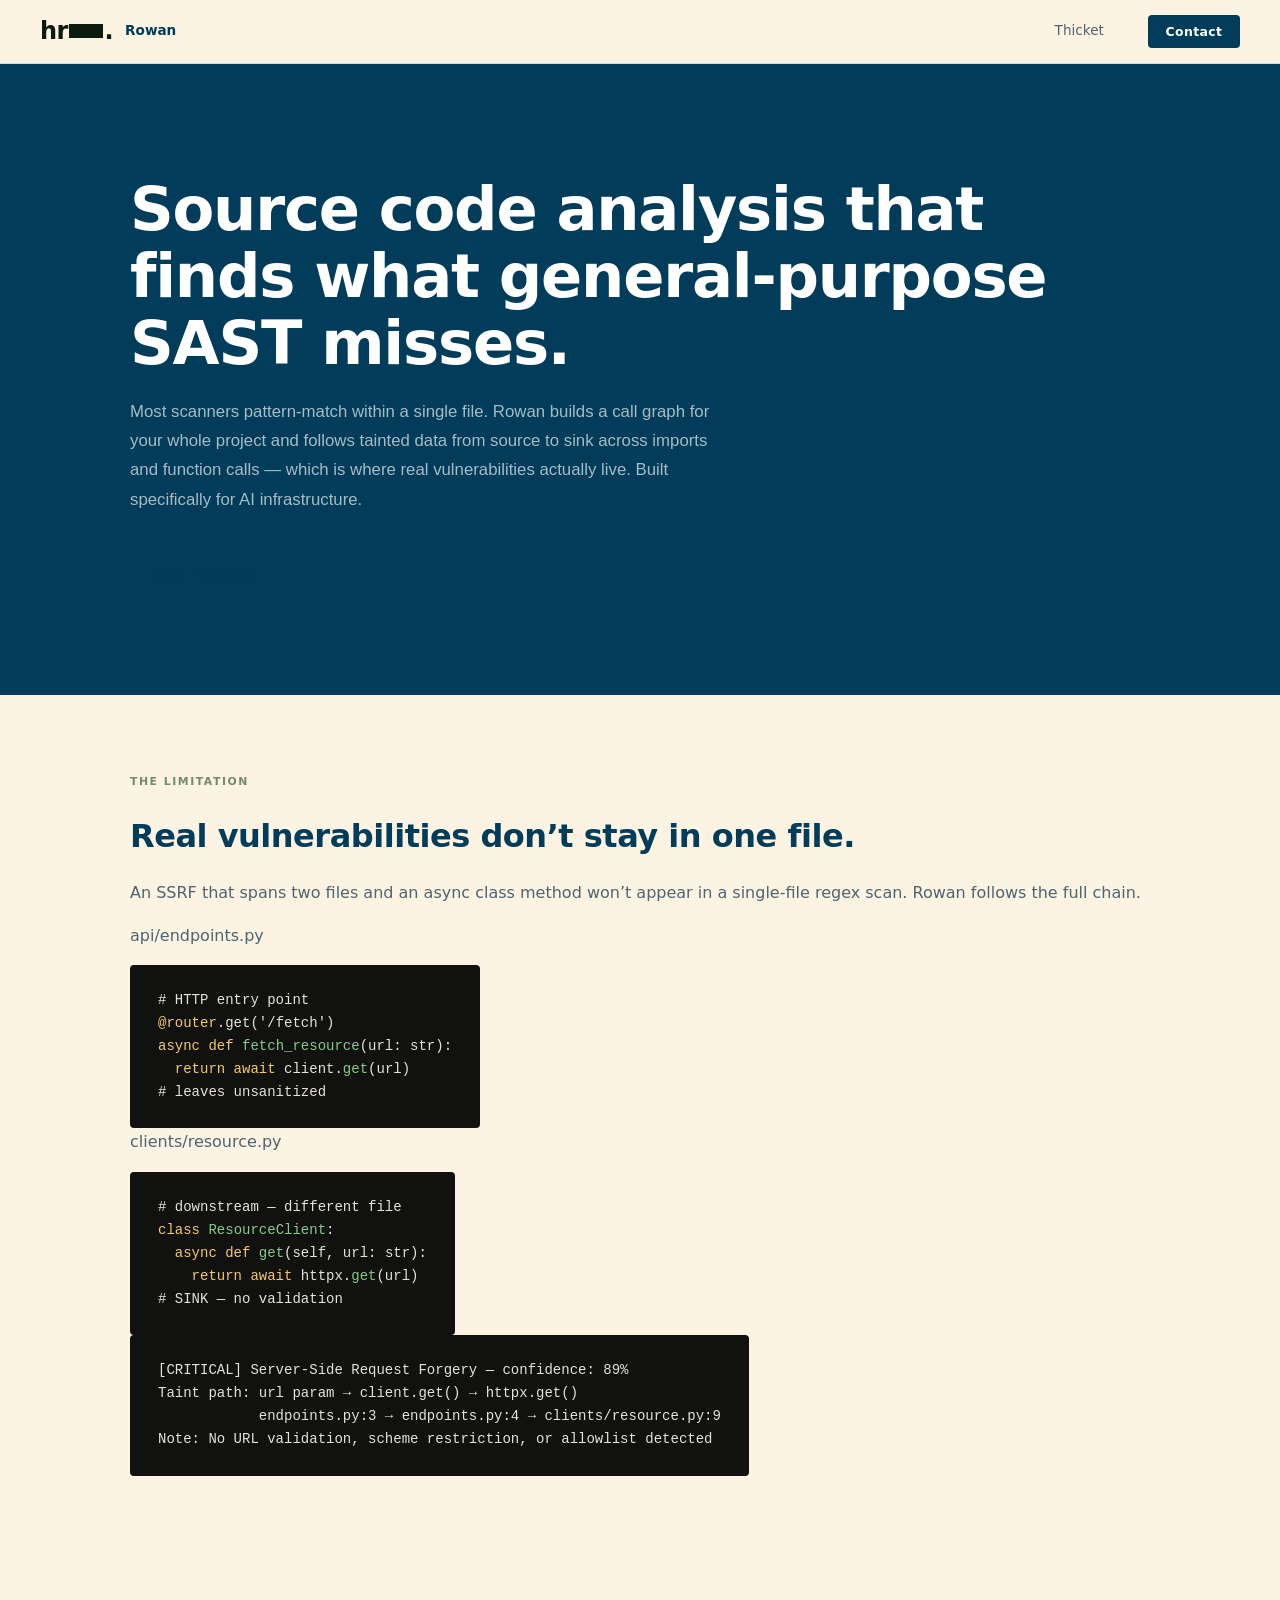
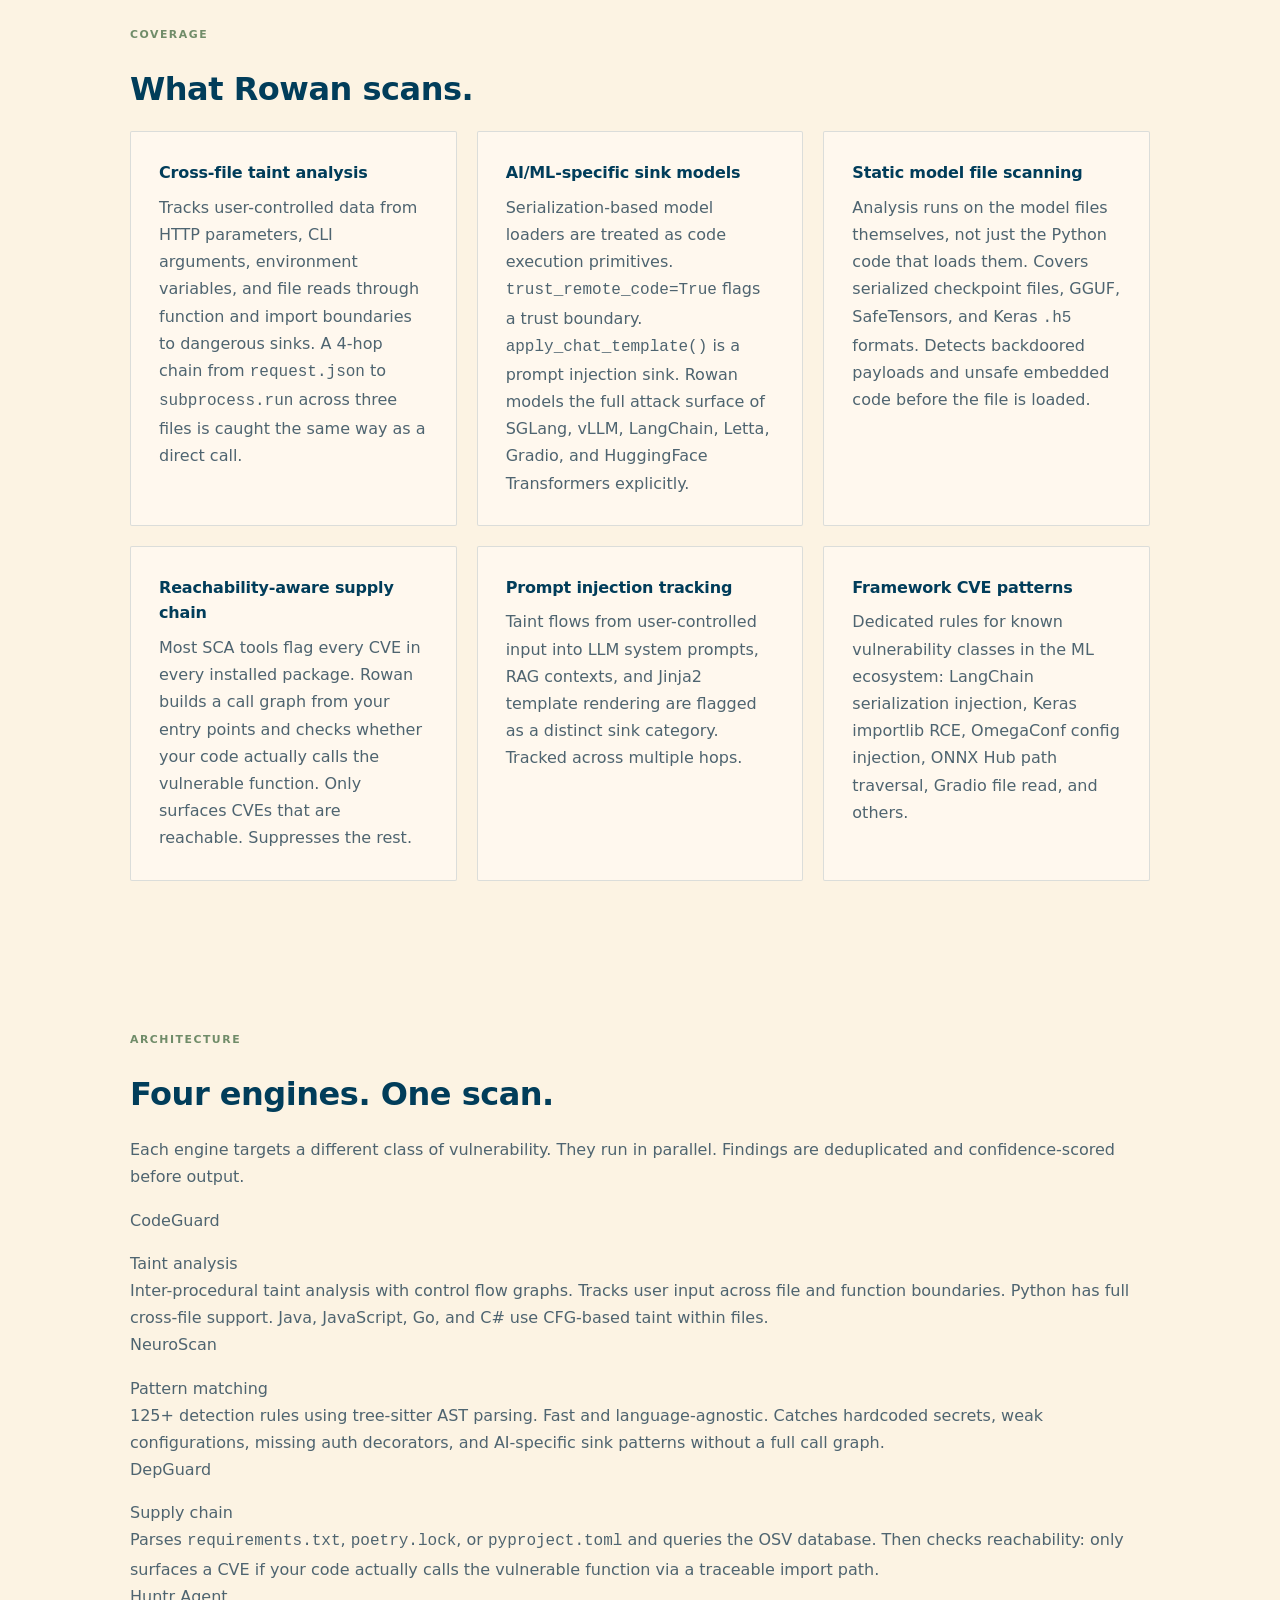
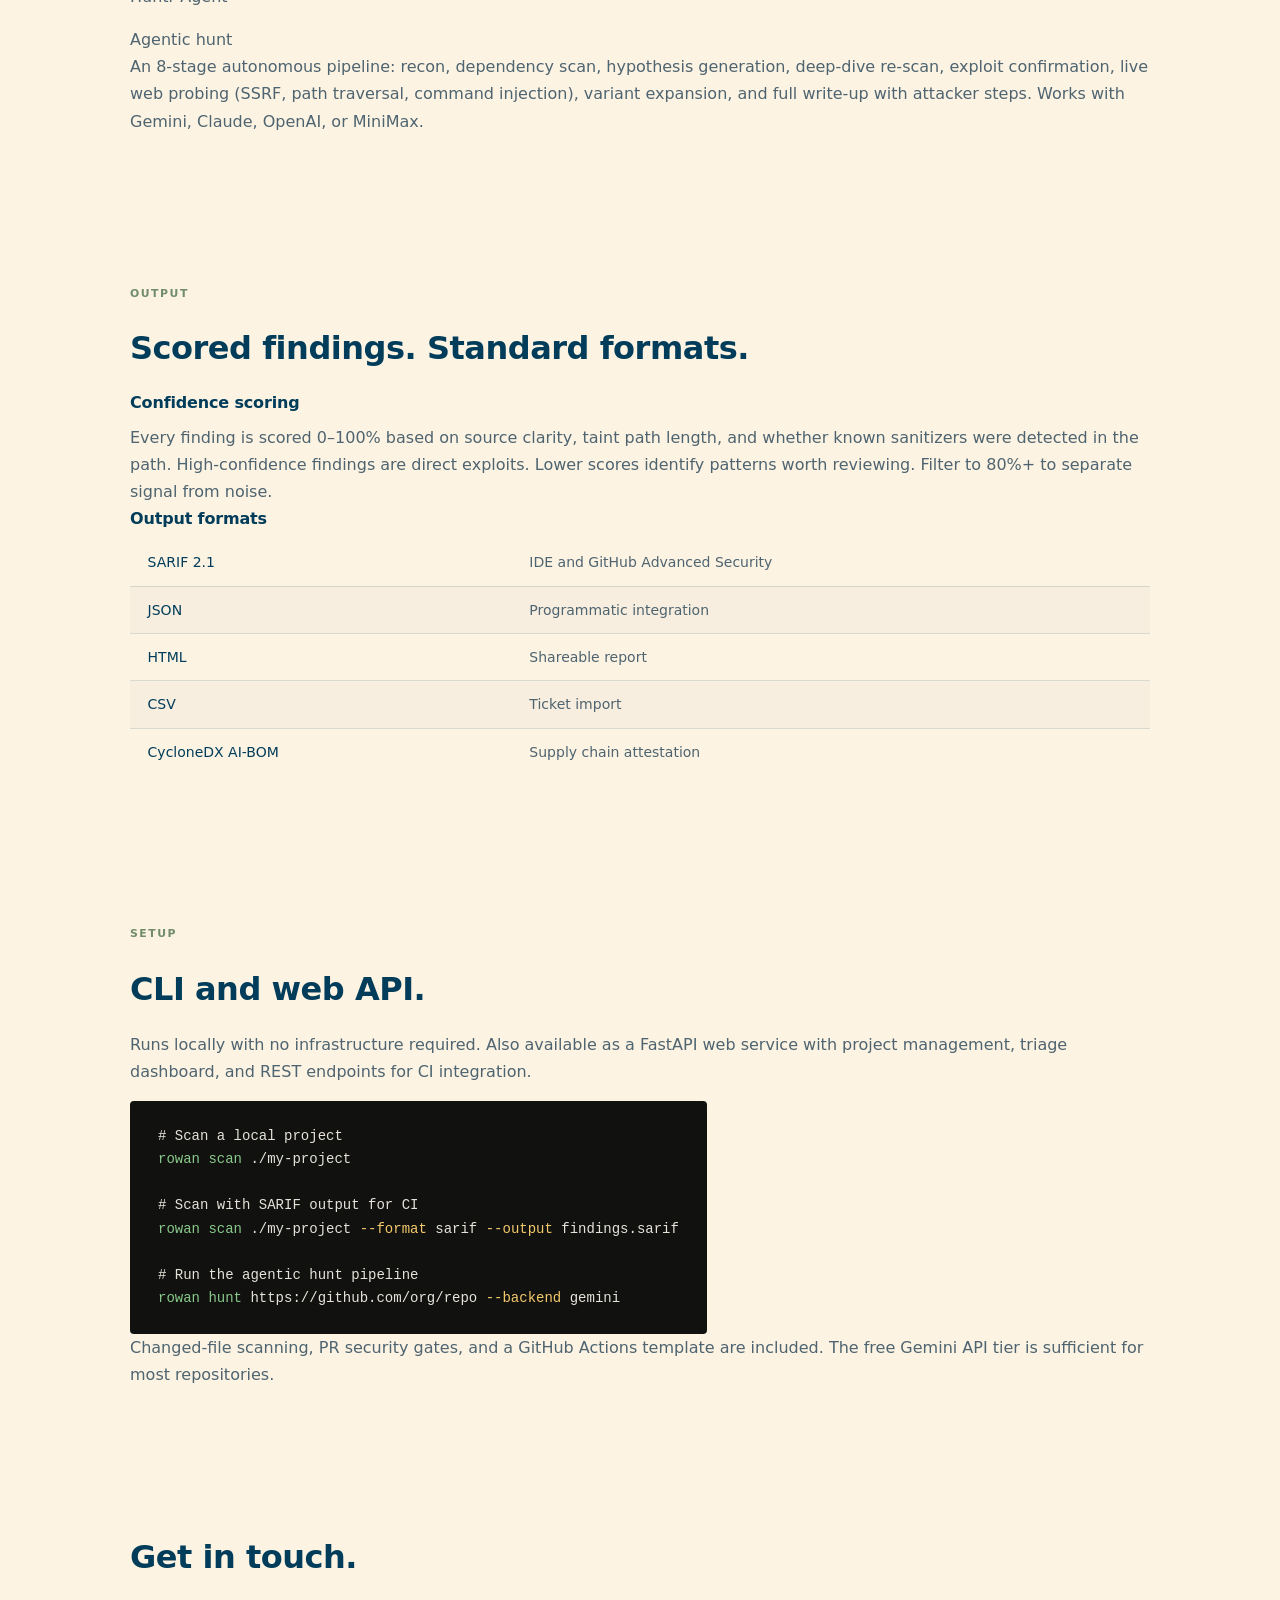
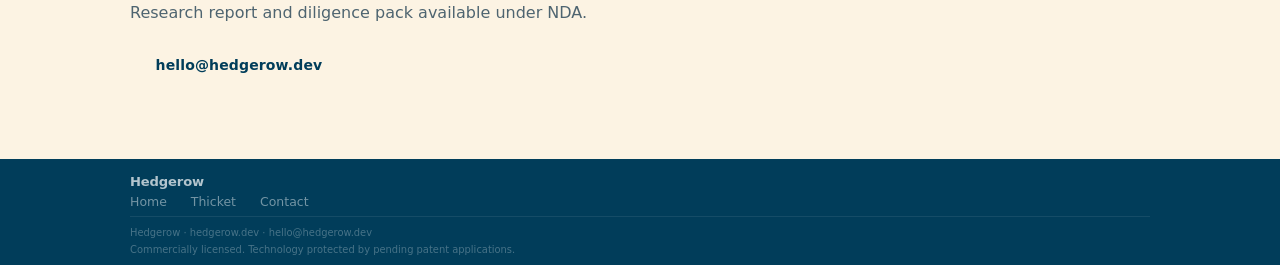
==== commit 1d874ff3: "fix: nav structure + spacing — 12 review items Navigation:  CTA labels unified to 'Contact' across a" ====
--- a/rowan/index.html
+++ b/rowan/index.html
@@ -9,26 +9,26 @@
 <title>Rowan &mdash; Source Code Analysis for AI Infrastructure</title>
 <link rel="preconnect" href="https://fonts.googleapis.com">
 <link rel="preconnect" href="https://fonts.gstatic.com" crossorigin>
-<link href="https://fonts.googleapis.com/css2?family=Montserrat:wght@300;400;500;600;700&display=swap" rel="stylesheet">
+<link href="https://fonts.googleapis.com/css2?family=Inter:wght@300;400;500;600;700&display=swap" rel="stylesheet">
 <link rel="stylesheet" href="../hedgerow.css">
 <link rel="stylesheet" href="rowan.css">
 </head>
 <body>
 
 <nav>
-  <a class="nav-logo" href="../index.html">
-    <span class="logo-mark">hr<span class="logo-block"></span>.</span>
-    <span class="logo-tag">Rowan</span>
-  </a>
+  <div class="nav-logo-group">
+    <a class="nav-logo" href="../index.html"><span class="logo-mark">hr<span class="logo-block"></span>.</span></a>
+    <a href="index.html" class="logo-tag-link" aria-current="page"><span class="logo-tag">Rowan</span></a>
+  </div>
   <div class="nav-links">
     <a href="../thicket/index.html">Thicket</a>
-    <a href="mailto:hello@hedgerow.dev" class="nav-cta">Get in touch</a>
+    <a href="mailto:hello@hedgerow.dev" class="nav-cta">Contact</a>
   </div>
   <button class="nav-hamburger" id="navToggle" aria-label="Toggle menu" aria-expanded="false"><span></span><span></span><span></span></button>
 </nav>
 <div class="nav-drawer" id="navDrawer">
   <a href="../thicket/index.html">Thicket</a>
-  <a href="mailto:hello@hedgerow.dev" class="nav-drawer-cta">Get in touch &rarr;</a>
+  <a href="mailto:hello@hedgerow.dev" class="nav-drawer-cta">Contact &rarr;</a>
 </div>
 
 <!-- Hero -->
@@ -129,11 +129,11 @@
   <div class="wrap">
     <p class="section-label">Architecture</p>
     <h2>Four engines. One scan.</h2>
-    <p style="color:var(--muted);max-width:640px;line-height:1.8;margin-bottom:2.5rem">Each engine targets a different class of vulnerability. They run in parallel and their findings are merged, deduplicated, and scored.</p>
-
-    <div style="display:flex;flex-direction:column;gap:0;border-top:1px solid var(--border);max-width:860px">
-
-      <div style="display:grid;grid-template-columns:10rem 1fr;gap:2rem;padding:2rem 0;border-bottom:1px solid var(--border)">
+    <p style="color:var(--muted);max-width:640px;line-height:1.8;margin-bottom:2.5rem">Each engine targets a different class of vulnerability. They run in parallel. Findings are deduplicated and confidence-scored before output.</p>
+
+    <div style="display:flex;flex-direction:column;gap:0;border-top:1px solid var(--border);max-width:860px;border-left:none">
+
+      <div style="display:grid;grid-template-columns:10rem 1fr;gap:2rem;padding:2rem 0;border-bottom:1px solid var(--border);padding-left:1rem;border-left:2px solid var(--celeste)">
         <div>
           <p style="font-weight:700;color:var(--navy);font-size:.95rem;margin-bottom:.25rem">CodeGuard</p>
           <p style="font-size:.7rem;font-weight:600;letter-spacing:.08em;text-transform:uppercase;color:var(--sage);margin:0">Taint analysis</p>
@@ -141,7 +141,7 @@
         <p style="color:var(--muted);font-size:.9rem;line-height:1.75;margin:0">Inter-procedural taint analysis with control flow graphs. Tracks user input across file and function boundaries. Python has full cross-file support. Java, JavaScript, Go, and C# use CFG-based taint within files.</p>
       </div>
 
-      <div style="display:grid;grid-template-columns:10rem 1fr;gap:2rem;padding:2rem 0;border-bottom:1px solid var(--border)">
+      <div style="display:grid;grid-template-columns:10rem 1fr;gap:2rem;padding:2rem 0;border-bottom:1px solid var(--border);padding-left:1rem;border-left:2px solid var(--celeste)">
         <div>
           <p style="font-weight:700;color:var(--navy);font-size:.95rem;margin-bottom:.25rem">NeuroScan</p>
           <p style="font-size:.7rem;font-weight:600;letter-spacing:.08em;text-transform:uppercase;color:var(--sage);margin:0">Pattern matching</p>
@@ -149,7 +149,7 @@
         <p style="color:var(--muted);font-size:.9rem;line-height:1.75;margin:0">125+ detection rules using tree-sitter AST parsing. Fast and language-agnostic. Catches hardcoded secrets, weak configurations, missing auth decorators, and AI-specific sink patterns without a full call graph.</p>
       </div>
 
-      <div style="display:grid;grid-template-columns:10rem 1fr;gap:2rem;padding:2rem 0;border-bottom:1px solid var(--border)">
+      <div style="display:grid;grid-template-columns:10rem 1fr;gap:2rem;padding:2rem 0;border-bottom:1px solid var(--border);padding-left:1rem;border-left:2px solid var(--celeste)">
         <div>
           <p style="font-weight:700;color:var(--navy);font-size:.95rem;margin-bottom:.25rem">DepGuard</p>
           <p style="font-size:.7rem;font-weight:600;letter-spacing:.08em;text-transform:uppercase;color:var(--sage);margin:0">Supply chain</p>
@@ -157,7 +157,7 @@
         <p style="color:var(--muted);font-size:.9rem;line-height:1.75;margin:0">Parses <code>requirements.txt</code>, <code>poetry.lock</code>, or <code>pyproject.toml</code> and queries the OSV database. Then checks reachability: only surfaces a CVE if your code actually calls the vulnerable function via a traceable import path.</p>
       </div>
 
-      <div style="display:grid;grid-template-columns:10rem 1fr;gap:2rem;padding:2rem 0">
+      <div style="display:grid;grid-template-columns:10rem 1fr;gap:2rem;padding:2rem 0;padding-left:1rem;border-left:2px solid var(--celeste)">
         <div>
           <p style="font-weight:700;color:var(--navy);font-size:.95rem;margin-bottom:.25rem">Huntr Agent</p>
           <p style="font-size:.7rem;font-weight:600;letter-spacing:.08em;text-transform:uppercase;color:var(--sage);margin:0">Agentic hunt</p>
@@ -177,17 +177,17 @@
     <div style="display:grid;grid-template-columns:1fr 1fr;gap:3rem;margin-top:2.5rem;max-width:860px">
       <div>
         <h3>Confidence scoring</h3>
-        <p>Every finding is scored 0&ndash;100% based on source clarity, taint path length, and whether known sanitizers were detected in the path. High-confidence findings are direct exploits. Lower scores flag patterns worth reviewing. Filter to 80%+ to separate signal from noise.</p>
+        <p>Every finding is scored 0&ndash;100% based on source clarity, taint path length, and whether known sanitizers were detected in the path. High-confidence findings are direct exploits. Lower scores identify patterns worth reviewing. Filter to 80%+ to separate signal from noise.</p>
       </div>
       <div>
         <h3>Output formats</h3>
-        <div style="display:flex;flex-direction:column;gap:.5rem;margin-top:.75rem">
-          <div style="display:flex;gap:.875rem;align-items:baseline"><code style="font-size:.78rem;font-weight:700;color:var(--navy);background:rgba(1,61,90,.06);padding:.15rem .45rem;border-radius:3px">SARIF 2.1</code><span style="font-size:.875rem;color:var(--muted)">IDE and GitHub Advanced Security</span></div>
-          <div style="display:flex;gap:.875rem;align-items:baseline"><code style="font-size:.78rem;font-weight:700;color:var(--navy);background:rgba(1,61,90,.06);padding:.15rem .45rem;border-radius:3px">JSON</code><span style="font-size:.875rem;color:var(--muted)">Programmatic integration</span></div>
-          <div style="display:flex;gap:.875rem;align-items:baseline"><code style="font-size:.78rem;font-weight:700;color:var(--navy);background:rgba(1,61,90,.06);padding:.15rem .45rem;border-radius:3px">HTML</code><span style="font-size:.875rem;color:var(--muted)">Shareable report</span></div>
-          <div style="display:flex;gap:.875rem;align-items:baseline"><code style="font-size:.78rem;font-weight:700;color:var(--navy);background:rgba(1,61,90,.06);padding:.15rem .45rem;border-radius:3px">CSV</code><span style="font-size:.875rem;color:var(--muted)">Ticket import</span></div>
-          <div style="display:flex;gap:.875rem;align-items:baseline"><code style="font-size:.78rem;font-weight:700;color:var(--navy);background:rgba(1,61,90,.06);padding:.15rem .45rem;border-radius:3px">CycloneDX AI-BOM</code><span style="font-size:.875rem;color:var(--muted)">Supply chain attestation</span></div>
-        </div>
+        <table style="margin-top:.875rem;border-collapse:collapse;width:100%;max-width:400px">
+          <tr><td style="padding:.5rem .75rem .5rem 0;border-bottom:1px solid var(--border);font-family:'SF Mono','Fira Code',monospace;font-size:.78rem;font-weight:600;color:var(--navy);white-space:nowrap">SARIF 2.1</td><td style="padding:.5rem 0;border-bottom:1px solid var(--border);font-size:.875rem;color:var(--muted)">IDE and GitHub Advanced Security</td></tr>
+          <tr><td style="padding:.5rem .75rem .5rem 0;border-bottom:1px solid var(--border);font-family:'SF Mono','Fira Code',monospace;font-size:.78rem;font-weight:600;color:var(--navy)">JSON</td><td style="padding:.5rem 0;border-bottom:1px solid var(--border);font-size:.875rem;color:var(--muted)">Programmatic integration</td></tr>
+          <tr><td style="padding:.5rem .75rem .5rem 0;border-bottom:1px solid var(--border);font-family:'SF Mono','Fira Code',monospace;font-size:.78rem;font-weight:600;color:var(--navy)">HTML</td><td style="padding:.5rem 0;border-bottom:1px solid var(--border);font-size:.875rem;color:var(--muted)">Shareable report</td></tr>
+          <tr><td style="padding:.5rem .75rem .5rem 0;border-bottom:1px solid var(--border);font-family:'SF Mono','Fira Code',monospace;font-size:.78rem;font-weight:600;color:var(--navy)">CSV</td><td style="padding:.5rem 0;border-bottom:1px solid var(--border);font-size:.875rem;color:var(--muted)">Ticket import</td></tr>
+          <tr><td style="padding:.5rem .75rem .5rem 0;font-family:'SF Mono','Fira Code',monospace;font-size:.78rem;font-weight:600;color:var(--navy)">CycloneDX AI-BOM</td><td style="padding:.5rem 0;font-size:.875rem;color:var(--muted)">Supply chain attestation</td></tr>
+        </table>
       </div>
     </div>
   </div>
@@ -223,19 +223,12 @@
 </section>
 
 <footer>
-  <div class="wrap">
-    <div>
-      <div class="footer-brand">Hedgerow</div>
-      <div class="footer-links" style="justify-content:flex-start;margin-top:.5rem">
-        <a href="../index.html">Home</a>
-        <a href="../thicket/index.html">Thicket</a>
-        <a href="mailto:hello@hedgerow.dev">Contact</a>
-      </div>
-    </div>
-    <div></div>
-  </div>
-  <div class="wrap">
-    <div class="footer-patent">Hedgerow &middot; hedgerow.dev &middot; hello@hedgerow.dev<br>Commercially licensed. Technology protected by pending patent applications.</div>
+  <div class="wrap footer-inner">
+    <div class="footer-brand">Hedgerow</div>
+    <div class="footer-links"><a href="../index.html">Home</a> <a href="../thicket/index.html">Thicket</a> <a href="mailto:hello@hedgerow.dev">Contact</a></div>
+  </div>
+  <div class="wrap">
+    <p class="footer-patent">Hedgerow &middot; hedgerow.dev &middot; hello@hedgerow.dev<br>Commercially licensed. Technology protected by pending patent applications.</p>
   </div>
 </footer>
 
--- a/hedgerow.css
+++ b/hedgerow.css
@@ -2,32 +2,32 @@
 /* Fonts loaded via <link> in each HTML page (not @import) so CSP can apply SRI */
 
 :root {
-  /* ── Hedgerow brand palette ── */
-  --midnight:    #013D5A;   /* primary anchor — Midnight blue */
-  --lionsmane:   #FCF3E3;   /* warm paper surface */
-  --moss-shadow: #374A30;   /* deep muted forest — Moss Shadow */
-  --stone-grey:  #8A857E;   /* warm neutral — Stone Grey */
-  --clay-warmth: #BA7650;   /* earthy terracotta — Clay Warmth */
-
-  /* Surfaces */
-  --bg:      #FDFCF9;   /* near-white page base */
-  --surface: #F3F0EB;   /* light warm section */
-  --card:    #FCF3E3;   /* Lionsmane — card surface */
-  --border:  #DDD8CF;   /* warm stone border */
-
-  /* Text */
-  --text:  #0D1A10;   /* near-black, moss-rooted */
-  --muted: #5C5852;   /* Stone Grey–derived mid */
-  --faint: #9E9890;   /* light Stone Grey */
-
-  /* Brand roles — mapped to palette */
+  /* ── Hedgerow brand palette — exact guide tokens ── */
+  --midnight:  #013D5A;
+  --lionsmane: #FCF3E3;
+  --celeste-brand: #B0D3CE;
+  --herb:      #708C69;
+  --marigold-brand: #F4A25B;
+
+  /* Surfaces — warm paper base per style guide */
+  --bg:      #FCF3E3;              /* Lionsmane — main page background */
+  --surface: #F7ECDD;              /* guide token: --color-surface */
+  --card:    #FFF8EE;              /* guide token: --color-surface-2 */
+  --border:  rgba(1,61,90,0.14);   /* guide token: --color-border */
+
+  /* Text — Midnight-based per style guide */
+  --text:  #013D5A;   /* Midnight — primary text */
+  --muted: #4E6470;   /* guide token: --color-text-muted */
+  --faint: #8FA3AC;   /* lighter Midnight-derived */
+
+  /* Brand roles */
   --navy:       #013D5A;   /* Midnight */
-  --navy-mid:   #024E72;
+  --navy-mid:   #012F45;   /* guide: --color-primary-hover */
   --navy-light: #025F8A;
-  --sage:       #374A30;   /* Moss Shadow — section labels, accents */
-  --celeste:    #B8C4B5;   /* Moss Shadow light — soft surface accent */
-  --amber:      #BA7650;   /* Clay Warmth — warm highlight */
-  --marigold:   #BA7650;   /* Clay Warmth */
+  --sage:       #708C69;   /* Herb — accents, labels, active states */
+  --celeste:    #B0D3CE;   /* Celeste — soft secondary surface */
+  --amber:      #F4A25B;   /* Marigold — limited warm highlight */
+  --marigold:   #F4A25B;   /* Marigold */
 
   /* Semantic */
   --red:   #B83228;
@@ -38,27 +38,32 @@
 
 html { font-size:16px; scroll-behavior:smooth }
 body {
-  font-family:'Avenir Next', 'Avenir', 'Century Gothic', 'Montserrat', sans-serif;
+  font-family:'Inter', system-ui, sans-serif;
   background:var(--bg);
   color:var(--text);
   line-height:1.6;
   -webkit-font-smoothing:antialiased;
 }
 
+/* Global link color — no browser blue */
+a { color:var(--navy) }
+a:hover { color:var(--navy-mid) }
+
 /* ── Typography — Inter throughout, per style guide ── */
 h1 {
-  font-family:'Avenir Next', 'Avenir', 'Century Gothic', 'Montserrat', sans-serif;
+  font-family:'Inter', system-ui, sans-serif;
   font-size:clamp(2.2rem,5vw,3.8rem);
   font-weight:700;
-  letter-spacing:-.04em;
-  line-height:1.08;
+  letter-spacing:-.02em;
+  line-height:1.1;
+  margin-bottom:1.25rem;
   color:var(--navy);
 }
 h2 {
-  font-family:'Avenir Next', 'Avenir', 'Century Gothic', 'Montserrat', sans-serif;
+  font-family:'Inter', system-ui, sans-serif;
   font-size:clamp(1.4rem,3vw,2rem);
   font-weight:600;
-  letter-spacing:-.025em;
+  letter-spacing:-.015em;
   color:var(--navy);
   margin-bottom:1rem;
 }
@@ -69,7 +74,7 @@
 .section-label {
   display:inline-block;
   font-size:.68rem; font-weight:600; letter-spacing:.14em; text-transform:uppercase;
-  color:var(--sage); margin-bottom:.875rem;
+  color:var(--sage); margin-bottom:1.25rem;
 }
 .section-intro {
   font-size:1.05rem; color:var(--muted);
@@ -78,27 +83,32 @@
 
 /* ── Layout ── */
 .wrap { max-width:1100px; margin:0 auto; padding:0 2.5rem }
-section { padding:5.5rem 0 }
+section { padding:4.5rem 0 }
 
 /* ── Nav ── */
 nav {
   position:sticky; top:0; z-index:100;
-  background:rgba(253,252,249,0.95);
+  background:rgba(252,243,227,0.95);
   backdrop-filter:blur(16px);
   border-bottom:1px solid var(--border);
   padding:0 2.5rem;
   display:flex; align-items:center; gap:2rem;
   height:4rem;
 }
+.nav-logo-group {
+  display:inline-flex; align-items:center; gap:.75rem;
+  margin-right:auto; white-space:nowrap; flex-shrink:0;
+}
 .nav-logo {
-  display:inline-flex; align-items:center; gap:.75rem;
-  text-decoration:none; margin-right:auto;
-  white-space:nowrap; flex-shrink:0;
-}
+  display:inline-flex; align-items:center;
+  text-decoration:none;
+  margin-right:auto;
+}
+.nav-logo-group .nav-logo { margin-right:0 }
 
 /* ── "hr█." logo mark ── */
 .logo-mark {
-  font-family:'Avenir Next', 'Avenir', 'Century Gothic', 'Montserrat', sans-serif;
+  font-family:'Inter', system-ui, sans-serif;
   font-weight:700;
   font-size:1.5rem;
   letter-spacing:-.02em;
@@ -117,9 +127,12 @@
   flex-shrink:0;
 }
 
+.logo-tag-link { text-decoration:none }
+.logo-tag-link:hover .logo-tag,
+.logo-tag-link[aria-current="page"] .logo-tag { color:var(--navy); font-weight:600 }
 .nav-logo .logo-tag {
-  font-family:'Avenir Next', 'Avenir', system-ui, sans-serif;
-  font-size:.62rem; font-weight:600; color:var(--sage);
+  font-family:'Inter', system-ui, sans-serif;
+  font-size:.62rem; font-weight:600; color:var(--muted);
   letter-spacing:.1em; text-transform:uppercase;
   border-left:1px solid var(--border); padding-left:.65rem;
 }
@@ -158,7 +171,7 @@
 .card {
   background:var(--card);
   border:1px solid var(--border);
-  border-radius:6px; padding:1.75rem;
+  border-radius:2px; padding:1.75rem;
 }
 .card-grid {
   display:grid;
@@ -174,8 +187,8 @@
 /* ── Callout ── */
 .callout {
   border-left:2px solid var(--navy);
-  background:rgba(24,41,26,.05);
-  padding:1.25rem 1.5rem; border-radius:0 6px 6px 0;
+  background:rgba(1,61,90,.05);
+  padding:1.25rem 1.5rem; border-radius:0 4px 4px 0;
   margin:2rem 0;
 }
 .callout p { color:var(--text); font-weight:500; font-size:1rem; margin:0 }
@@ -218,7 +231,7 @@
   background:#111210; color:#E6E2DA;
   font-family:'SF Mono','Fira Code','Cascadia Code', monospace;
   font-size:.875rem; padding:1.5rem 1.75rem;
-  border-radius:6px; line-height:1.65;
+  border-radius:4px; line-height:1.65;
   display:inline-block;
 }
 .code-block .cmd  { color:#88C98A }
@@ -235,7 +248,7 @@
 .layer-card {
   display:flex; gap:1.25rem;
   background:var(--card); border:1px solid var(--border);
-  border-radius:6px; padding:1.75rem;
+  border-radius:4px; padding:1.75rem;
 }
 .layer-card-body { flex:1 }
 .layer-tag {
@@ -265,7 +278,7 @@
 .hero-actions { display:flex; gap:1rem; flex-wrap:wrap }
 .hero-snippet {
   background:#111210;
-  border-radius:6px; padding:2.25rem;
+  border-radius:4px; padding:2.25rem;
   box-shadow:0 32px 64px rgba(18,41,20,.18), 0 4px 16px rgba(18,41,20,.1);
 }
 
@@ -278,10 +291,10 @@
 .stat {
   text-align:center;
   background:var(--card); border:1px solid var(--border);
-  border-radius:6px; padding:1.5rem 1.25rem;
+  border-radius:4px; padding:1.5rem 1.25rem;
 }
 .stat-num {
-  font-family:'Avenir Next', 'Avenir', 'Century Gothic', 'Montserrat', sans-serif;
+  font-family:'Inter', system-ui, sans-serif;
   font-size:2.8rem; font-weight:700;
   color:var(--navy); letter-spacing:-.04em;
   display:block; line-height:1;
@@ -312,7 +325,7 @@
 }
 .page-header h1 { color:#fff; font-size:clamp(2rem,4.5vw,3rem) }
 .page-header .page-sub {
-  font-family:'Avenir Next', 'Avenir', 'Century Gothic', 'Montserrat', sans-serif; font-style:normal;
+  font-family:'Inter', system-ui, sans-serif; font-style:normal;
   color:rgba(255,255,255,.6); font-size:1rem;
   margin-top:.875rem; max-width:600px;
 }
@@ -325,7 +338,7 @@
 }
 .cap-card {
   background:var(--card); border:1px solid var(--border);
-  border-radius:6px; padding:1.75rem;
+  border-radius:4px; padding:1.75rem;
   display:flex; flex-direction:column; gap:.5rem;
 }
 .cap-icon { font-size:1.35rem; margin-bottom:.25rem }
@@ -352,26 +365,28 @@
 /* ── Footer ── */
 footer {
   background:var(--navy);
-  padding:.875rem 0;
+  padding:.75rem 0;
   font-size:.78rem;
 }
-footer .wrap {
+/* Compact single-row layout */
+.footer-inner {
   display:flex; align-items:center;
   justify-content:space-between; gap:2rem; flex-wrap:wrap;
 }
+footer .wrap { display:block }
 .footer-brand {
-  font-family:'Avenir Next', 'Avenir', 'Century Gothic', 'Montserrat', sans-serif;
+  font-family:'Inter', system-ui, sans-serif;
   font-weight:700; font-size:.82rem; letter-spacing:-.01em;
   color:rgba(255,255,255,.7); flex-shrink:0;
 }
 .footer-sub { display:none }
-.footer-links { display:flex; gap:1.5rem; flex-wrap:wrap }
+.footer-links { display:flex; gap:1.5rem; flex-wrap:wrap; margin:0 }
 footer a { color:rgba(255,255,255,.45); text-decoration:none; font-size:.78rem }
 footer a:hover { color:rgba(255,255,255,.85) }
 .footer-patent {
   font-size:.62rem; color:rgba(255,255,255,.28);
   border-top:1px solid rgba(255,255,255,.08);
-  padding-top:.625rem; margin-top:.25rem;
+  padding-top:.5rem; margin-top:.25rem;
 }
 
 /* ── Hamburger ── */
@@ -403,7 +418,7 @@
   position:absolute; top:calc(100% + .6rem); left:-.75rem;
   background:var(--bg);
   border:1px solid var(--border);
-  border-radius:6px;
+  border-radius:4px;
   min-width:170px;
   padding:.35rem 0;
   box-shadow:0 8px 28px rgba(1,61,90,.12);
@@ -440,7 +455,7 @@
 /* ── Mobile drawer ── */
 .nav-drawer {
   display:none; position:fixed; top:4rem; left:0; right:0;
-  background:rgba(253,252,249,.98);
+  background:rgba(252,243,227,.98);
   backdrop-filter:blur(18px); -webkit-backdrop-filter:blur(18px);
   border-bottom:1px solid var(--border);
   z-index:99; flex-direction:column;
